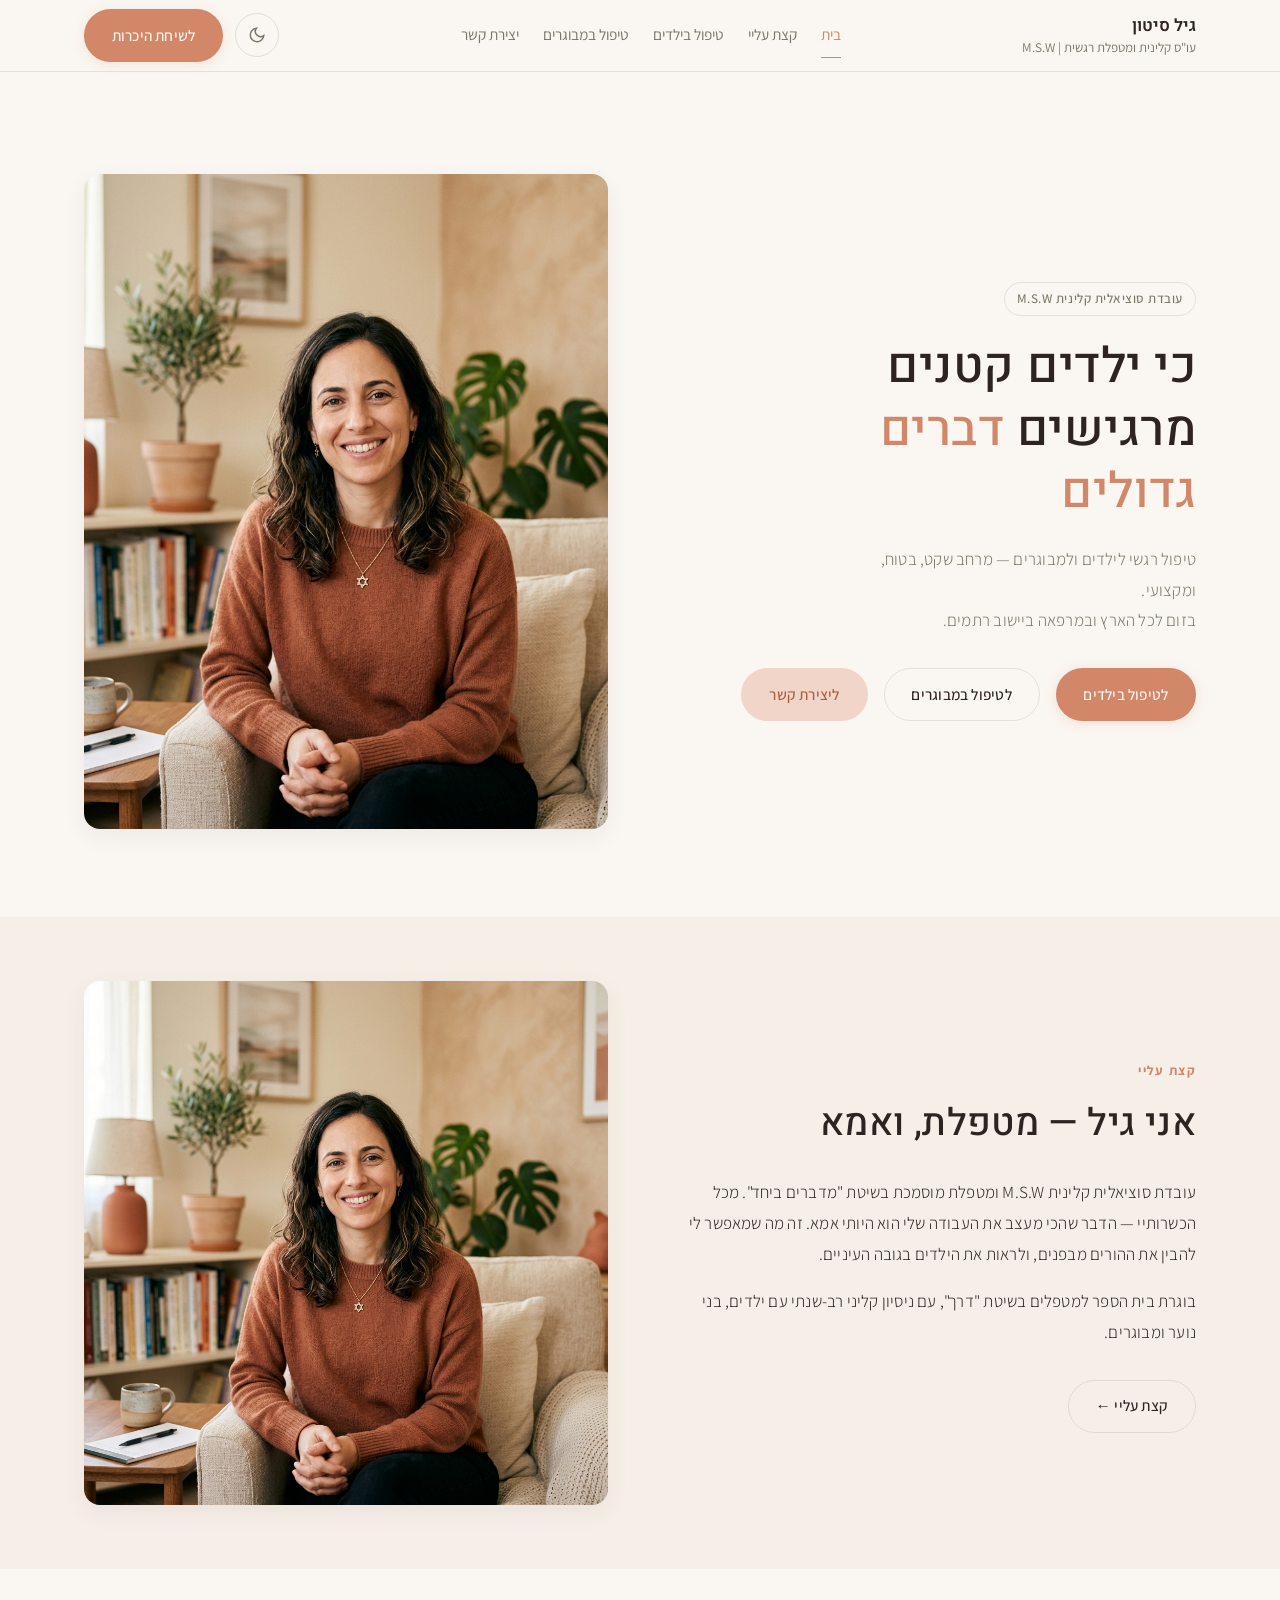
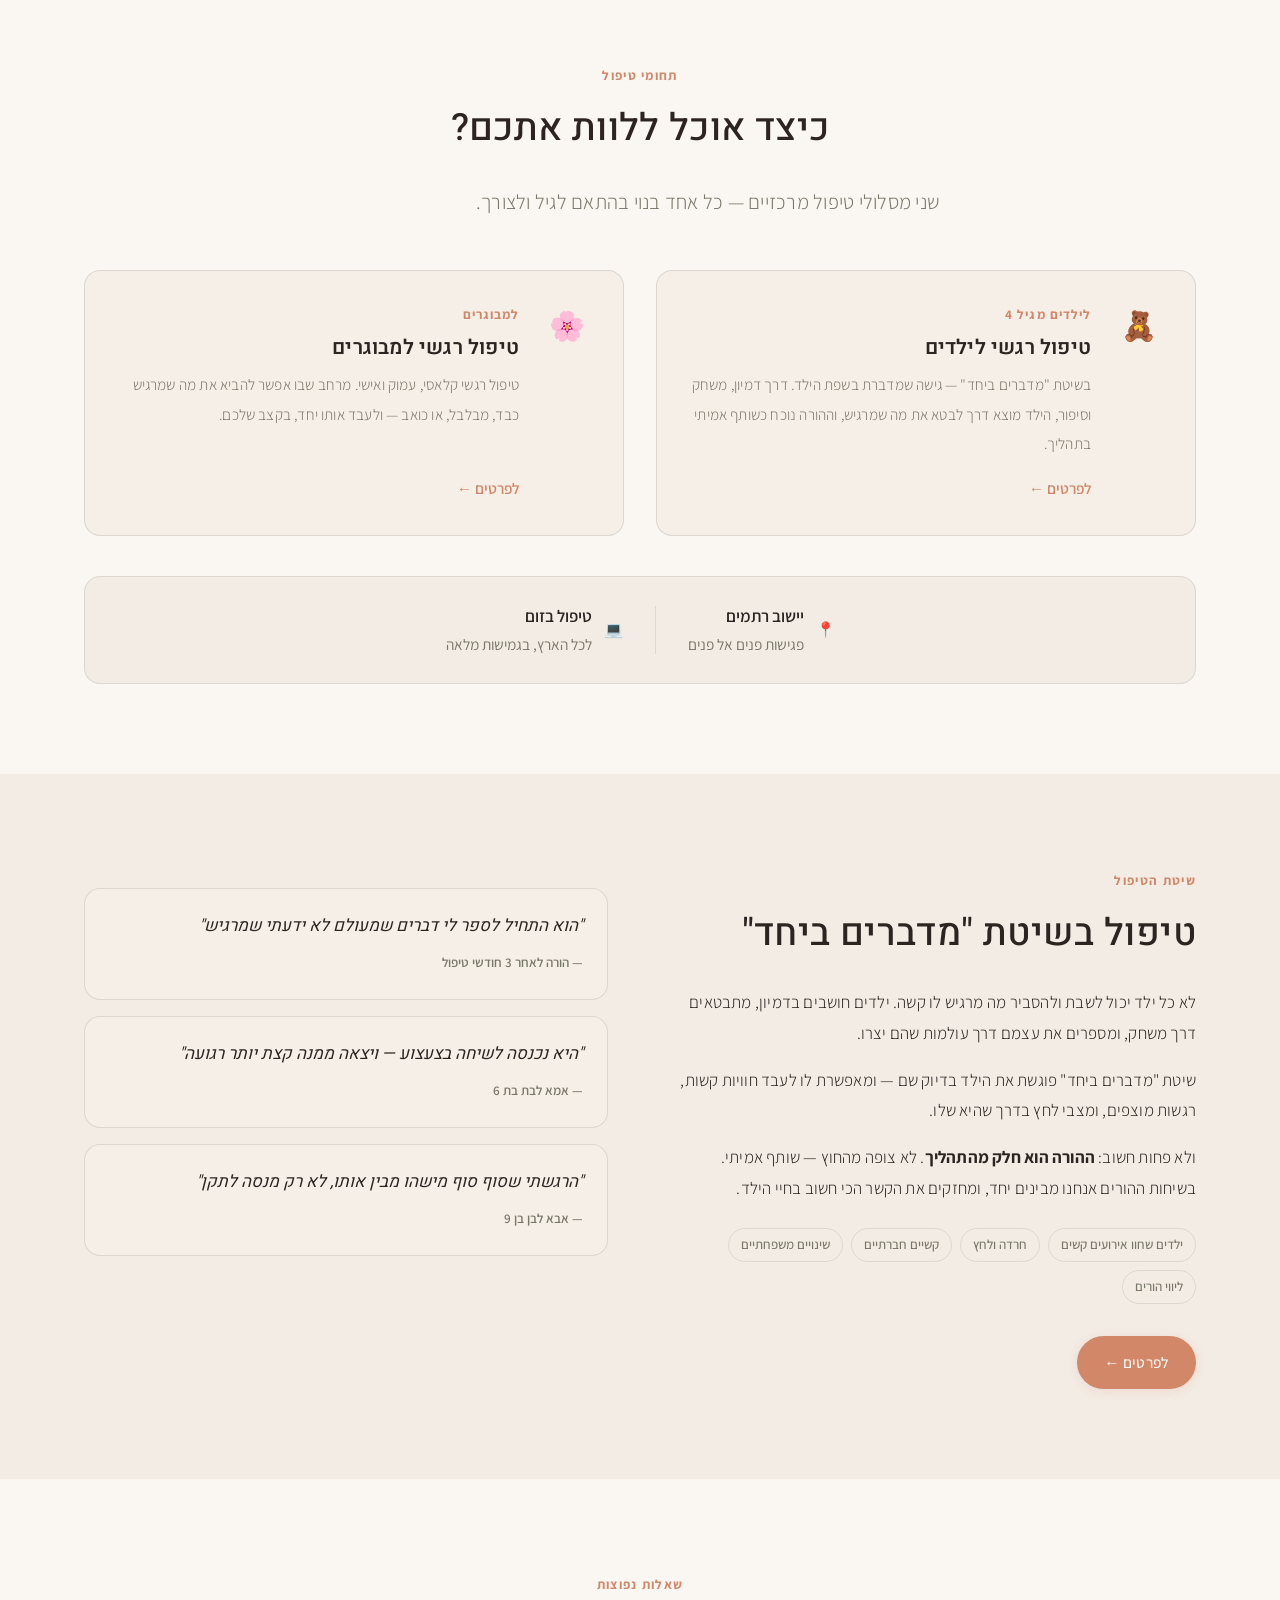
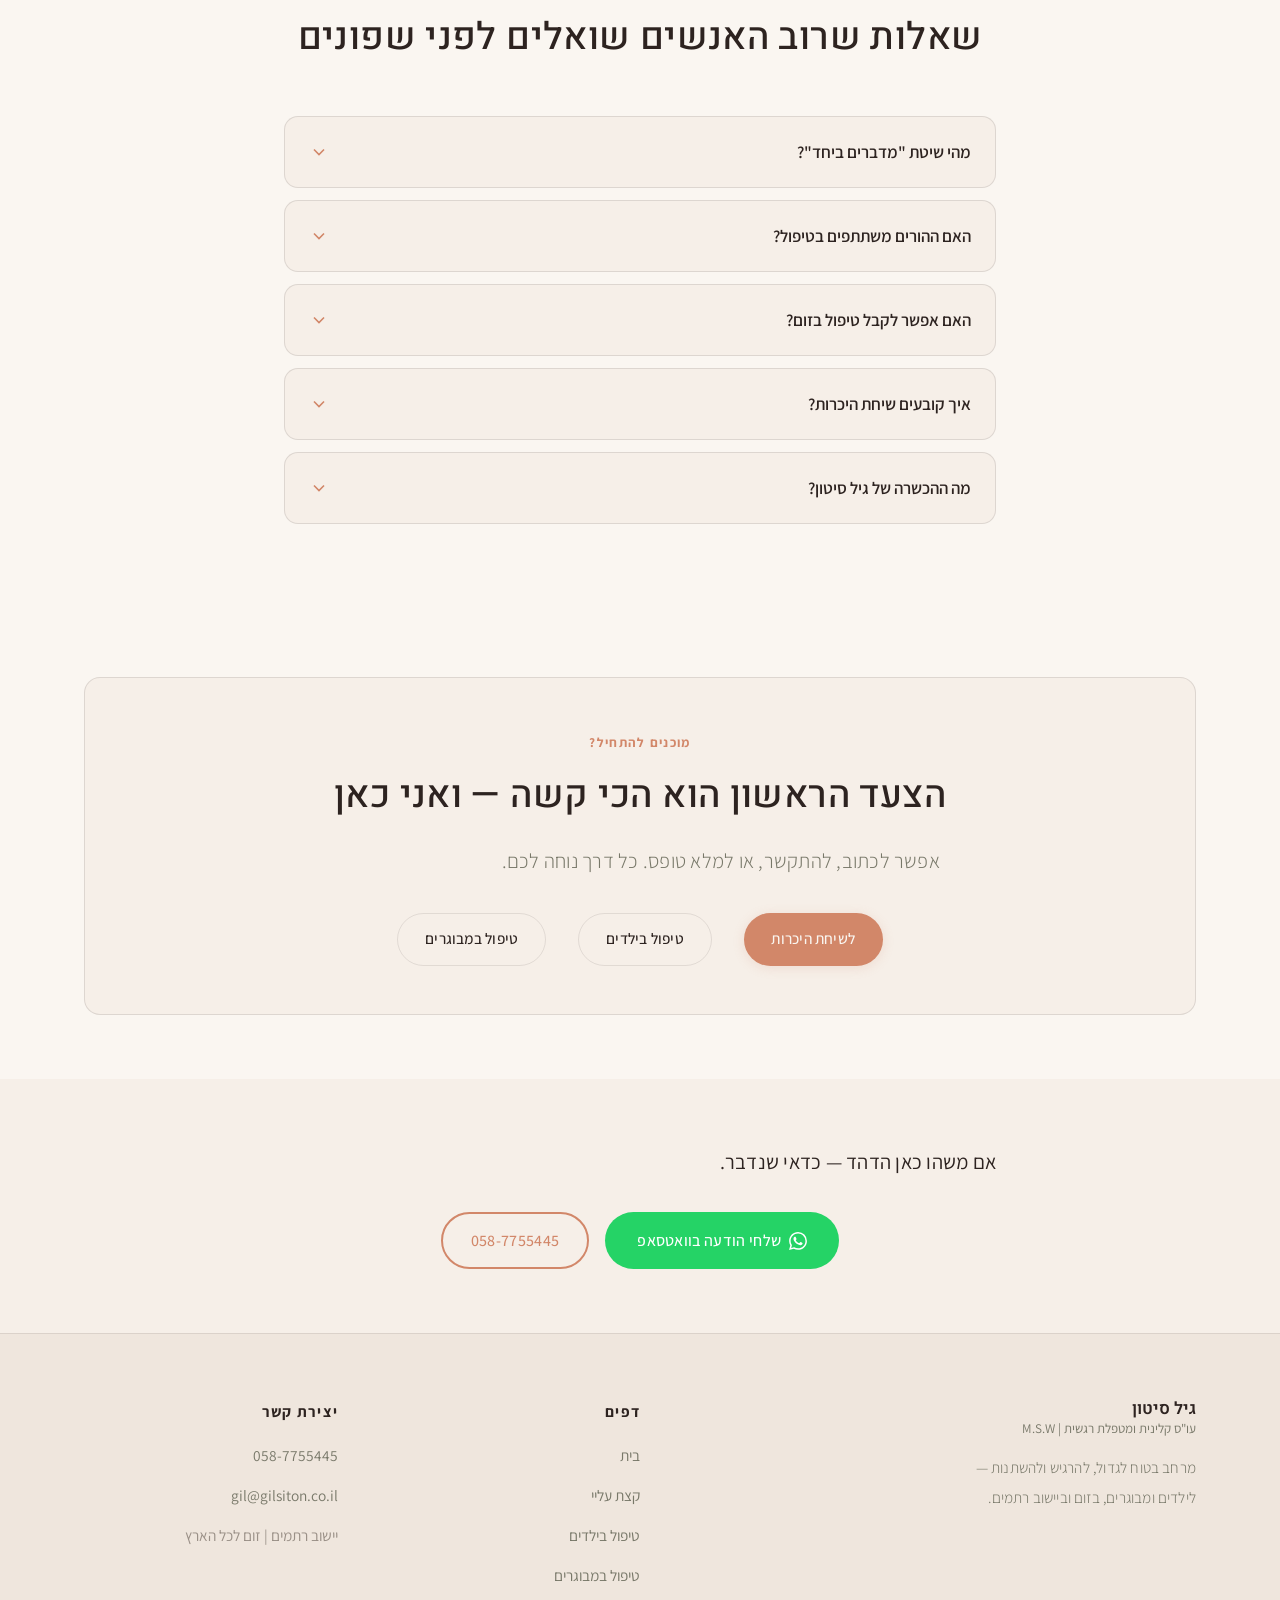
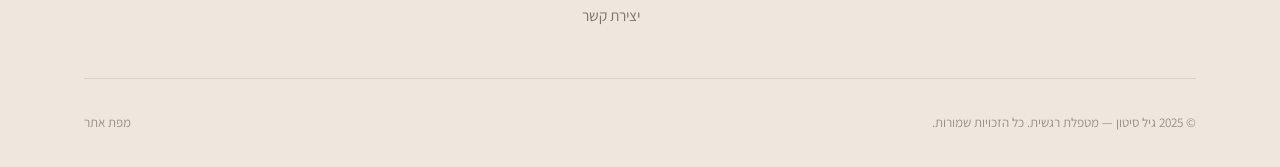
==== index.html @ 912f4f61 "initial commit: professional clinical refinement" ====
<!DOCTYPE html>
<html lang="he" dir="rtl">
<head>
  <meta charset="UTF-8">
  <meta name="viewport" content="width=device-width, initial-scale=1.0">
  <title>גיל סיטון — מטפלת רגשית | טיפול לילדים ומבוגרים</title>
  <meta name="description" content="כי ילדים קטנים מרגישים דברים גדולים. גיל סיטון — עובדת סוציאלית קלינית M.S.W, מטפלת בילדים בשיטת מדברים ביחד ומטפלת רגשית למבוגרים. בזום וביישוב רתמים.">
  <link rel="canonical" href="https://gilsiton.co.il/">
  <meta property="og:title" content="גיל סיטון — מטפלת רגשית לילדים ומבוגרים">
  <meta property="og:description" content="טיפול רגשי חם ומקצועי בשיטת מדברים ביחד — לילדים מגיל 4 ולמבוגרים. בזום ובמרפאה ביישוב רתמים.">
  <meta property="og:image" content="https://gilsiton.co.il/assets/images/og/home.jpg">
  <meta property="og:locale" content="he_IL">
  <meta property="og:type" content="website">
  <meta name="twitter:card" content="summary_large_image">
  <meta name="twitter:title" content="גיל סיטון — מטפלת רגשית">
  <meta name="twitter:description" content="טיפול רגשי לילדים ומבוגרים בזום ובמרפאה ביישוב רתמים.">
  <link rel="preconnect" href="https://fonts.googleapis.com">
  <link rel="preconnect" href="https://fonts.gstatic.com" crossorigin>
  <link href="https://fonts.googleapis.com/css2?family=Heebo:wght@300;400;500;600&family=Assistant:wght@300;400;500&display=swap&subset=hebrew" rel="stylesheet">
    <link rel="preconnect" href="https://fonts.googleapis.com">
  <link rel="preconnect" href="https://fonts.gstatic.com" crossorigin>
  <link rel="stylesheet" href="assets/css/tokens.css">
    <link rel="preconnect" href="https://fonts.googleapis.com">
  <link rel="preconnect" href="https://fonts.gstatic.com" crossorigin>
  <link rel="stylesheet" href="assets/css/base.css">
    <link rel="preconnect" href="https://fonts.googleapis.com">
  <link rel="preconnect" href="https://fonts.gstatic.com" crossorigin>
  <link rel="stylesheet" href="assets/css/components.css">
</head>
<body>

<a class="skip-link" href="#main-content">דלגו לתוכן הראשי</a>

<!-- NAV -->
<header class="site-nav" role="banner">
  <div class="container nav-inner">
    <a href="index.html" class="nav-logo" aria-label="גיל סיטון — דף הבית">
      גיל סיטון
      <span>עו"ס קלינית ומטפלת רגשית | M.S.W</span>
    </a>
    <nav class="nav-links" role="navigation" aria-label="ניווט ראשי">
      <a href="index.html" class="active">בית</a>
      <a href="about.html">קצת עליי</a>
      <a href="children-therapy.html">טיפול בילדים</a>
      <a href="adult-therapy.html">טיפול במבוגרים</a>
      <a href="contact.html">יצירת קשר</a>
    </nav>
    <div class="nav-actions">
      <button class="theme-toggle" aria-label="החלפת מצב תצוגה">
        <svg class="icon-moon" width="18" height="18" viewBox="0 0 24 24" fill="none" stroke="currentColor" stroke-width="2" aria-hidden="true"><path d="M21 12.79A9 9 0 1111.21 3a7 7 0 009.79 9.79z"/></svg>
        <svg class="icon-sun" width="18" height="18" viewBox="0 0 24 24" fill="none" stroke="currentColor" stroke-width="2" aria-hidden="true"><circle cx="12" cy="12" r="5"/><line x1="12" y1="1" x2="12" y2="3"/><line x1="12" y1="21" x2="12" y2="23"/><line x1="4.22" y1="4.22" x2="5.64" y2="5.64"/><line x1="18.36" y1="18.36" x2="19.78" y2="19.78"/><line x1="1" y1="12" x2="3" y2="12"/><line x1="21" y1="12" x2="23" y2="12"/></svg>
      </button>
      <a href="contact.html" class="btn btn-primary">לשיחת היכרות</a>
      <button class="hamburger" aria-expanded="false" aria-label="פתיחת תפריט" aria-controls="mobile-nav">
        <span></span><span></span><span></span>
      </button>
    </div>
  </div>
</header>
<nav class="mobile-nav" id="mobile-nav" aria-label="תפריט נייד">
  <a href="index.html">בית</a>
  <a href="about.html">קצת עליי</a>
  <a href="children-therapy.html">טיפול בילדים</a>
  <a href="adult-therapy.html">טיפול במבוגרים</a>
  <a href="contact.html">יצירת קשר</a>
  <a href="contact.html" class="btn btn-primary" style="margin-top:var(--space-4);">לשיחת היכרות</a>
</nav>

<main id="main-content">

  <!-- ============ HERO ============ -->
  <section class="hero" aria-labelledby="hero-heading">
    <div class="container hero-inner">
      <div class="hero-content">
        <div class="hero-badge">עובדת סוציאלית קלינית M.S.W</div>
        <h1 class="hero-title" id="hero-heading">
          כי ילדים קטנים<br>מרגישים <em>דברים גדולים</em>
        </h1>
        <p class="hero-subtitle">
          טיפול רגשי לילדים ולמבוגרים — מרחב שקט, בטוח, ומקצועי.<br>
          בזום לכל הארץ ובמרפאה ביישוב רתמים.
        </p>
        <div class="hero-actions">
          <a href="children-therapy.html" class="btn btn-primary">לטיפול בילדים</a>
          <a href="adult-therapy.html" class="btn btn-ghost">לטיפול במבוגרים</a>
          <a href="contact.html" class="btn btn-soft">ליצירת קשר</a>
        </div>
      </div>
      <div class="hero-image">
        <img src="assets/images/ui/gil-hero.jpg" alt="גיל סיטון — מטפלת רגשית לילדים ומבוגרים" width="480" height="600" loading="eager">
      </div>
    </div>
  </section>

  <!-- ============ ABOUT TEASER ============ -->
  <section class="section section--sm" style="background:var(--color-surface);" aria-labelledby="about-teaser-heading">
    <div class="container two-col">
      <div class="two-col__content reveal">
        <span class="section-label">קצת עליי</span>
        <h2 class="section-title" id="about-teaser-heading">אני גיל — מטפלת, ואמא</h2>
        <p style="margin-bottom:var(--space-4);">
          עובדת סוציאלית קלינית M.S.W ומטפלת מוסמכת בשיטת "מדברים ביחד". מכל הכשרותיי —
          הדבר שהכי מעצב את העבודה שלי הוא היותי אמא. זה מה שמאפשר לי להבין את ההורים מבפנים,
          ולראות את הילדים בגובה העיניים.
        </p>
        <p style="margin-bottom:var(--space-8);">
          בוגרת בית הספר למטפלים בשיטת "דרך", עם ניסיון קליני רב-שנתי עם ילדים, בני נוער ומבוגרים.
        </p>
        <a href="about.html" class="btn btn-ghost">קצת עליי ←</a>
      </div>
      <div class="two-col__media reveal">
        <img src="assets/images/ui/gil-about.jpg" alt="גיל סיטון — מטפלת רגשית ביישוב רתמים" width="480" height="420" loading="lazy">
      </div>
    </div>
  </section>

  <!-- ============ SERVICES ============ -->
  <section class="section" aria-labelledby="services-heading">
    <div class="container">
      <div class="section-header section-header--center reveal">
        <span class="section-label">תחומי טיפול</span>
        <h2 class="section-title" id="services-heading">כיצד אוכל ללוות אתכם?</h2>
        <p class="section-subtitle">שני מסלולי טיפול מרכזיים — כל אחד בנוי בהתאם לגיל ולצורך.</p>
      </div>

      <div class="services-showcase">
        <a href="children-therapy.html" class="service-showcase-card reveal">
          <div class="service-showcase-card__icon">🧸</div>
          <div class="service-showcase-card__body">
            <div class="service-showcase-card__label">לילדים מגיל 4</div>
            <h3 class="service-showcase-card__title">טיפול רגשי לילדים</h3>
            <p class="service-showcase-card__desc">
              בשיטת "מדברים ביחד" — גישה שמדברת בשפת הילד. דרך דמיון, משחק וסיפור, הילד מוצא דרך לבטא את מה שמרגיש, וההורה נוכח כשותף אמיתי בתהליך.
            </p>
            <span class="service-showcase-card__cta">לפרטים ←</span>
          </div>
        </a>

        <a href="adult-therapy.html" class="service-showcase-card reveal">
          <div class="service-showcase-card__icon">🌸</div>
          <div class="service-showcase-card__body">
            <div class="service-showcase-card__label">למבוגרים</div>
            <h3 class="service-showcase-card__title">טיפול רגשי למבוגרים</h3>
            <p class="service-showcase-card__desc">
              טיפול רגשי קלאסי, עמוק ואישי. מרחב שבו אפשר להביא את מה שמרגיש כבד, מבלבל, או כואב — ולעבד אותו יחד, בקצב שלכם.
            </p>
            <span class="service-showcase-card__cta">לפרטים ←</span>
          </div>
        </a>
      </div>

      <!-- location strip -->
      <div class="location-strip reveal">
        <div class="location-item">
          <span class="location-item__icon">📍</span>
          <div>
            <strong>יישוב רתמים</strong>
            <span>פגישות פנים אל פנים</span>
          </div>
        </div>
        <div class="location-divider" aria-hidden="true"></div>
        <div class="location-item">
          <span class="location-item__icon">💻</span>
          <div>
            <strong>טיפול בזום</strong>
            <span>לכל הארץ, בגמישות מלאה</span>
          </div>
        </div>
      </div>
    </div>
  </section>

  <!-- ============ מדברים ביחד ============ -->
  <section class="section medabrim-section" style="background:var(--color-surface-2);" aria-labelledby="medabrim-heading">
    <div class="container">
      <div class="medabrim-inner">
        <div class="medabrim-text reveal">
          <span class="section-label">שיטת הטיפול</span>
          <h2 class="section-title" id="medabrim-heading">טיפול בשיטת "מדברים ביחד"</h2>
          <p style="margin-bottom:var(--space-4);">
            לא כל ילד יכול לשבת ולהסביר מה מרגיש לו קשה. ילדים חושבים בדמיון, מתבטאים דרך משחק, ומספרים את עצמם דרך עולמות שהם יצרו.
          </p>
          <p style="margin-bottom:var(--space-4);">
            שיטת "מדברים ביחד" פוגשת את הילד בדיוק שם — ומאפשרת לו לעבד חוויות קשות, רגשות מוצפים, ומצבי לחץ בדרך שהיא שלו.
          </p>
          <p style="margin-bottom:var(--space-6);">
            ולא פחות חשוב: <strong>ההורה הוא חלק מהתהליך</strong>. לא צופה מהחוץ — שותף אמיתי. בשיחות ההורים אנחנו מבינים יחד, ומחזקים את הקשר הכי חשוב בחיי הילד.
          </p>
          <div class="medabrim-tags">
            <span class="badge">ילדים שחוו אירועים קשים</span>
            <span class="badge">חרדה ולחץ</span>
            <span class="badge">קשיים חברתיים</span>
            <span class="badge">שינויים משפחתיים</span>
            <span class="badge">ליווי הורים</span>
          </div>
          <a href="children-therapy.html" class="btn btn-primary" style="margin-top:var(--space-8);">לפרטים ←</a>
        </div>
        <div class="medabrim-visual reveal" aria-hidden="true">
          <div class="medabrim-bubble">
            <div class="medabrim-bubble__quote">"הוא התחיל לספר לי דברים שמעולם לא ידעתי שמרגיש"</div>
            <div class="medabrim-bubble__source">— הורה לאחר 3 חודשי טיפול</div>
          </div>
          <div class="medabrim-bubble medabrim-bubble--alt">
            <div class="medabrim-bubble__quote">"היא נכנסה לשיחה בצעצוע — ויצאה ממנה קצת יותר רגועה"</div>
            <div class="medabrim-bubble__source">— אמא לבת בת 6</div>
          </div>
          <div class="medabrim-bubble">
            <div class="medabrim-bubble__quote">"הרגשתי שסוף סוף מישהו מבין אותו, לא רק מנסה לתקן"</div>
            <div class="medabrim-bubble__source">— אבא לבן בן 9</div>
          </div>
        </div>
      </div>
    </div>
  </section>

  <!-- ============ FAQ ============ -->
  <section class="section" aria-labelledby="faq-home-heading">
    <div class="container container--narrow">
      <div class="section-header section-header--center reveal">
        <span class="section-label">שאלות נפוצות</span>
        <h2 class="section-title" id="faq-home-heading">שאלות שרוב האנשים שואלים לפני שפונים</h2>
      </div>
      <div class="faq-list">
        <div class="faq-item reveal">
          <button class="faq-question" aria-expanded="false">
            מהי שיטת "מדברים ביחד"?
            <svg class="faq-chevron" viewBox="0 0 24 24" fill="none" stroke="currentColor" stroke-width="2" aria-hidden="true"><polyline points="6 9 12 15 18 9"/></svg>
          </button>
          <div class="faq-answer" role="region">גישה טיפולית לילדים המשתמשת בשפת הדמיון, הסיפור והמשחק לעיבוד רגשי. הילד מתבטא בדרכו הטבעית — ובכך מגיע לרגשות עמוקים בלי לחץ ובלי עימות ישיר.</div>
        </div>
        <div class="faq-item reveal">
          <button class="faq-question" aria-expanded="false">
            האם ההורים משתתפים בטיפול?
            <svg class="faq-chevron" viewBox="0 0 24 24" fill="none" stroke="currentColor" stroke-width="2" aria-hidden="true"><polyline points="6 9 12 15 18 9"/></svg>
          </button>
          <div class="faq-answer" role="region">כן — ליווי הורים הוא חלק אינטגרלי. לאורך הטיפול נקיים שיחות הורים כדי לשתף, להדריך, ולחזק את הקשר בין ההורה לילד.</div>
        </div>
        <div class="faq-item reveal">
          <button class="faq-question" aria-expanded="false">
            האם אפשר לקבל טיפול בזום?
            <svg class="faq-chevron" viewBox="0 0 24 24" fill="none" stroke="currentColor" stroke-width="2" aria-hidden="true"><polyline points="6 9 12 15 18 9"/></svg>
          </button>
          <div class="faq-answer" role="region">כן — גיל מעניקה טיפול בזום לכל הארץ, לילדים ולמבוגרים כאחד. הטיפול יעיל ומאפשר גמישות מרבית.</div>
        </div>
        <div class="faq-item reveal">
          <button class="faq-question" aria-expanded="false">
            איך קובעים שיחת היכרות?
            <svg class="faq-chevron" viewBox="0 0 24 24" fill="none" stroke="currentColor" stroke-width="2" aria-hidden="true"><polyline points="6 9 12 15 18 9"/></svg>
          </button>
          <div class="faq-answer" role="region">פשוט מאוד — שולחים הודעה בוואטסאפ, מתקשרים, או ממלאים את הטופס. אחרי הפנייה נקבע שיחת היכרות קצרה ללא התחייבות.</div>
        </div>
        <div class="faq-item reveal">
          <button class="faq-question" aria-expanded="false">
            מה ההכשרה של גיל סיטון?
            <svg class="faq-chevron" viewBox="0 0 24 24" fill="none" stroke="currentColor" stroke-width="2" aria-hidden="true"><polyline points="6 9 12 15 18 9"/></svg>
          </button>
          <div class="faq-answer" role="region">גיל היא עובדת סוציאלית קלינית M.S.W, מטפלת מוסמכת בשיטת "מדברים ביחד", ובוגרת בית הספר למטפלים בשיטת "דרך". לצד ההכשרה — גם אמא.</div>
        </div>
      </div>
    </div>
  </section>

  <!-- ============ CTA ============ -->
  <section class="section section--sm" aria-labelledby="cta-home">
    <div class="container">
      <div class="cta-banner reveal">
        <span class="section-label">מוכנים להתחיל?</span>
        <h2 class="section-title" id="cta-home">הצעד הראשון הוא הכי קשה — ואני כאן</h2>
        <p class="section-subtitle">אפשר לכתוב, להתקשר, או למלא טופס. כל דרך נוחה לכם.</p>
        <div style="display:flex;gap:var(--space-4);justify-content:center;flex-wrap:wrap;margin-top:var(--space-8);">
          <a href="contact.html" class="btn btn-primary">לשיחת היכרות</a>
          <a href="children-therapy.html" class="btn btn-ghost">טיפול בילדים</a>
          <a href="adult-therapy.html" class="btn btn-ghost">טיפול במבוגרים</a>
        </div>
      </div>
    </div>
  </section>

</main>

<!-- FOOTER -->
<section class="section section--sm" aria-label="קריאה לפנייה" style="background:var(--color-surface);">
  <div class="container container--narrow" style="text-align:center;">
    <p style="font-size:var(--text-lg);font-weight:400;margin-bottom:1.5rem;color:var(--color-text);">אם משהו כאן הדהד — כדאי שנדבר.</p>
    <div class="hero-cta-group" style="justify-content:center;">
      <a href="https://wa.me/972587755445?text=שלום+גיל,+אני+רוצה+לשמוע+קצת+יותר" class="btn-whatsapp" target="_blank" rel="noopener noreferrer"><svg width="18" height="18" viewBox="0 0 24 24" fill="currentColor" aria-hidden="true"><path d="M17.472 14.382c-.297-.149-1.758-.867-2.03-.967-.273-.099-.471-.148-.67.15-.197.297-.767.966-.94 1.164-.173.199-.347.223-.644.075-.297-.15-1.255-.463-2.39-1.475-.883-.788-1.48-1.761-1.653-2.059-.173-.297-.018-.458.13-.606.134-.133.298-.347.446-.52.149-.174.198-.298.298-.497.099-.198.05-.371-.025-.52-.075-.149-.669-1.612-.916-2.207-.242-.579-.487-.5-.669-.51-.173-.008-.371-.01-.57-.01-.198 0-.52.074-.792.372-.272.297-1.04 1.016-1.04 2.479 0 1.462 1.065 2.875 1.213 3.074.149.198 2.096 3.2 5.077 4.487.709.306 1.262.489 1.694.625.712.227 1.36.195 1.871.118.571-.085 1.758-.719 2.006-1.413.248-.694.248-1.289.173-1.413-.074-.124-.272-.198-.57-.347m-5.421 7.403h-.004a9.87 9.87 0 01-5.031-1.378l-.361-.214-3.741.982.998-3.648-.235-.374a9.86 9.86 0 01-1.51-5.26c.001-5.45 4.436-9.884 9.888-9.884 2.64 0 5.122 1.03 6.988 2.898a9.825 9.825 0 012.893 6.994c-.003 5.45-4.437 9.884-9.885 9.884m8.413-18.297A11.815 11.815 0 0012.05 0C5.495 0 .16 5.335.157 11.892c0 2.096.547 4.142 1.588 5.945L.057 24l6.305-1.654a11.882 11.882 0 005.683 1.448h.005c6.554 0 11.89-5.335 11.893-11.893a11.821 11.821 0 00-3.48-8.413Z"/></svg>שלחי הודעה בוואטסאפ</a>
      <a href="tel:0587755445" class="btn-phone">058-7755445</a>
    </div>
  </div>
</section>
<footer class="site-footer" role="contentinfo">
  <div class="container">
    <div class="footer-inner">
      <div class="footer-brand">
        <a href="index.html" class="nav-logo">גיל סיטון<span>עו"ס קלינית ומטפלת רגשית | M.S.W</span></a>
        <p class="footer-desc">מרחב בטוח לגדול, להרגיש ולהשתנות — לילדים ומבוגרים, בזום וביישוב רתמים.</p>
      </div>
      <div>
        <div class="footer-heading">דפים</div>
        <nav class="footer-links" aria-label="ניווט footer">
          <a href="index.html">בית</a>
          <a href="about.html">קצת עליי</a>
          <a href="children-therapy.html">טיפול בילדים</a>
          <a href="adult-therapy.html">טיפול במבוגרים</a>
          <a href="contact.html">יצירת קשר</a>
        </nav>
      </div>
      <div>
        <div class="footer-heading">יצירת קשר</div>
        <div class="footer-links">
          <a href="tel:0587755445">058-7755445</a>
          <a href="mailto:gil@gilsiton.co.il">gil@gilsiton.co.il</a>
          <span style="color:var(--color-text-faint);font-size:var(--text-sm);">יישוב רתמים | זום לכל הארץ</span>
        </div>
      </div>
    </div>
    <div class="footer-bottom">
      <span class="footer-copy">© 2025 גיל סיטון — מטפלת רגשית. כל הזכויות שמורות.</span>
      <a href="sitemap.xml" style="font-size:var(--text-xs);color:var(--color-text-faint);">מפת אתר</a>
    </div>
  </div>
</footer>

<script src="assets/js/main.js" defer></script>
<script src="assets/js/schema.js" defer></script>
<!-- Mobile Sticky CTA -->
<div class="mobile-sticky-cta" role="complementary" aria-label="יצירת קשר מהיר">
  <a href="https://wa.me/972587755445?text=שלום+גיל,+אני+רוצה+לשמוע+קצת+יותר"
     class="mobile-sticky-cta__btn mobile-sticky-cta__btn--whatsapp"
     target="_blank" rel="noopener noreferrer" aria-label="שלחי הודעה בוואטסאפ">
    💬 וואטסאפ
  </a>
  <a href="tel:0587755445" class="mobile-sticky-cta__btn mobile-sticky-cta__btn--phone" aria-label="התקשרי">
    📞 058-7755445
  </a>
</div>
</body>
</html>
---- assets/css/tokens.css ----
/* =============================================================
   tokens.css — Design System Tokens | גיל סיטון — מטפלת רגשית
   Palette: Terracotta + Cream + Sage Taupe
   ============================================================= */

:root,
[data-theme="light"] {
  /* --- Backgrounds & Surfaces --- */
  --color-bg:              #FAF6F1;
  --color-surface:         #F6EFE8;
  --color-surface-2:       #F3ECE5;
  --color-surface-offset:  #EFE6DD;
  --color-surface-dynamic: #E8DDD2;
  --color-divider:         rgba(45, 35, 32, 0.10);
  --color-border:          rgba(45, 35, 32, 0.12);

  /* --- Text --- */
  --color-text:            #2D2320;
  --color-text-muted:      #787869;
  --color-text-faint:      #9A9087;
  --color-text-inverse:    #FAF6F1;

  /* --- Primary (Terracotta Salmon) --- */
  --color-primary:           #D28769;
  --color-primary-hover:     #C37757;
  --color-primary-active:    #A85E3E;
  --color-primary-highlight: #F2D5C9;

  /* --- Accent (Sage Taupe) --- */
  --color-accent:           #878778;
  --color-accent-hover:     #6E6E60;
  --color-accent-highlight: #E6E1D8;

  /* --- Semantic --- */
  --color-success: #7A9E7E;
  --color-error:   #C0524B;
  --color-warning: #C4914A;

  /* --- Typography Scale (fluid) --- */
  --text-xs:   clamp(0.78rem, 0.76rem + 0.08vw, 0.86rem);
  --text-sm:   clamp(0.88rem, 0.84rem + 0.16vw, 0.96rem);
  --text-base: clamp(0.98rem, 0.94rem + 0.22vw, 1.06rem);
  --text-lg:   clamp(1.08rem, 1rem + 0.45vw, 1.28rem);
  --text-xl:   clamp(1.3rem,  1.12rem + 0.9vw, 1.72rem);
  --text-2xl:  clamp(1.65rem, 1.24rem + 1.6vw, 2.35rem);
  --text-hero: clamp(2rem,    1.45rem + 2.2vw, 3.05rem);

  --leading-tight:  1.35;
  --leading-snug:   1.55;
  --leading-normal: 1.82;
  --leading-loose:  1.92;

  /* --- Font Families --- */
  --font-display: 'Heebo', 'Assistant', sans-serif;
  --font-body:    'Assistant', 'Segoe UI', Arial, sans-serif;

  /* --- Spacing Scale --- */
  --space-1:  0.25rem;
  --space-2:  0.5rem;
  --space-3:  0.75rem;
  --space-4:  1rem;
  --space-5:  1.25rem;
  --space-6:  1.5rem;
  --space-8:  2rem;
  --space-10: 2.5rem;
  --space-12: 3rem;
  --space-16: 4rem;
  --space-20: 5rem;
  --space-24: 6rem;
  --space-32: 8rem;

  /* --- Border Radius --- */
  --radius-sm:   0.25rem;
  --radius-md:   0.375rem;
  --radius-lg:   0.875rem;
  --radius-xl:   1rem;
  --radius-2xl:  1.25rem;
  --radius-card: 1rem;
  --radius-pill: 9999px;

  /* --- Shadows (architectural, quieter) --- */
  --shadow-sm:  0 2px 10px rgba(45, 35, 32, 0.05);
  --shadow-md:  0 8px 24px rgba(45, 35, 32, 0.06);
  --shadow-lg:  0 14px 34px rgba(45, 35, 32, 0.08);
  --shadow-xl:  0 18px 48px rgba(45, 35, 32, 0.10);

  /* --- Section Spacing --- */
  --space-section:        6rem;
  --space-section-mobile: 3.5rem;

  /* --- Transitions --- */
  --transition-interactive: 180ms cubic-bezier(0.16, 1, 0.3, 1);
  --transition-slow:        350ms cubic-bezier(0.16, 1, 0.3, 1);
  --transition-spring:      500ms cubic-bezier(0.34, 1.56, 0.64, 1);

  /* --- Layout --- */
  --max-width:        1160px;
  --max-width-narrow: 760px;
  --nav-height:       72px;
}

/* ========================
   Dark Mode
   ======================== */
[data-theme="dark"] {
  --color-bg:              #1F1917;
  --color-surface:         #2A211E;
  --color-surface-2:       #332824;
  --color-surface-offset:  #241D1A;
  --color-surface-dynamic: #3B302B;
  --color-divider:         #4A3A34;
  --color-border:          #5A4740;

  --color-text:            #F5ECE5;
  --color-text-muted:      #C4B2A5;
  --color-text-faint:      #9B8779;
  --color-text-inverse:    #1F1917;

  --color-primary:           #E39A7A;
  --color-primary-hover:     #D88B69;
  --color-primary-active:    #B96E4E;
  --color-primary-highlight: #422C23;

  --color-accent:           #A7A392;
  --color-accent-hover:     #8D8A7A;
  --color-accent-highlight: #302824;

  --shadow-sm:  0 1px 4px rgba(0, 0, 0, 0.25);
  --shadow-md:  0 8px 24px rgba(0, 0, 0, 0.30);
  --shadow-lg:  0 18px 40px rgba(0, 0, 0, 0.40);
  --shadow-xl:  0 24px 60px rgba(0, 0, 0, 0.50);
}
---- assets/css/base.css ----
/* =============================================================
   base.css — Reset, RTL Globals, Typography Baseline
   גיל סיטון — מטפלת רגשית
   ============================================================= */

/* ========================
   Google Fonts Import
   ======================== */
@import url('https://fonts.googleapis.com/css2?family=Heebo:wght@300;400;500;600;700&family=Assistant:wght@300;400;500;600&display=swap&subset=hebrew');

/* ========================
   Reset & Box Model
   ======================== */
*,
*::before,
*::after {
  box-sizing: border-box;
  margin: 0;
  padding: 0;
}

html {
  font-size: 100%;
  scroll-behavior: smooth;
  -webkit-text-size-adjust: 100%;
  tab-size: 4;
}

body {
  font-family: var(--font-body);
  font-size: var(--text-base);
  line-height: var(--leading-normal);
  color: var(--color-text);
  background-color: var(--color-bg);
  direction: rtl;
  text-align: start;
  -webkit-font-smoothing: antialiased;
  -moz-osx-font-smoothing: grayscale;
  transition: background-color var(--transition-interactive),
              color var(--transition-interactive);
}

/* ========================
   RTL Logical Properties
   ======================== */
/* Force all internal margin/padding to use logical properties */
p, li, blockquote {
  text-align: start;
}

/* ========================
   Typography Baseline
   ======================== */
h1, h2, h3, h4, h5, h6 {
  font-family: var(--font-display);
  line-height: var(--leading-tight);
  color: var(--color-text);
  letter-spacing: 0.01em;
}

h1 { font-size: var(--text-2xl); font-weight: 500; line-height: 1.28; }
h2 { font-size: var(--text-xl);  font-weight: 500; }
h3 { font-size: var(--text-lg);  font-weight: 500; }
h4 { font-size: var(--text-base); font-weight: 500; }

p {
  font-size: var(--text-base);
  font-weight: 300;
  letter-spacing: 0.012em;
  line-height: var(--leading-normal);
  color: var(--color-text);
  max-width: 66ch;
}

a {
  color: var(--color-primary);
  text-decoration: none;
  transition: color var(--transition-interactive);
}

a:hover {
  color: var(--color-primary-hover);
  text-decoration: underline;
}

a:focus-visible {
  outline: 2px solid var(--color-primary);
  outline-offset: 3px;
  border-radius: var(--radius-sm);
}

ul, ol {
  list-style: none;
}

img, video, svg {
  display: block;
  max-width: 100%;
  height: auto;
}

button {
  font-family: var(--font-body);
  cursor: pointer;
  border: none;
  background: none;
  /* Minimum touch target */
  min-height: 44px;
  min-width: 44px;
}

input, textarea, select {
  font-family: var(--font-body);
  font-size: var(--text-base);
}

/* ========================
   Focus Styles (Global)
   ======================== */
:focus-visible {
  outline: 3px solid var(--color-primary);
  outline-offset: 3px;
  border-radius: var(--radius-sm);
  box-shadow: 0 0 0 6px var(--color-primary-highlight);
}

/* Ensure links also get strong focus */
a:focus-visible {
  outline: 3px solid var(--color-primary);
  outline-offset: 3px;
  border-radius: var(--radius-sm);
  box-shadow: 0 0 0 6px var(--color-primary-highlight);
}


/* ========================
   Selection
   ======================== */
::selection {
  background-color: var(--color-primary-highlight);
  color: var(--color-text);
}

/* ========================
   Scrollbar (subtle)
   ======================== */
::-webkit-scrollbar {
  width: 6px;
}

::-webkit-scrollbar-track {
  background: var(--color-surface);
}

::-webkit-scrollbar-thumb {
  background: var(--color-border);
  border-radius: var(--radius-pill);
}

::-webkit-scrollbar-thumb:hover {
  background: var(--color-accent);
}

/* ========================
   Utility: Container
   ======================== */
.container {
  width: 100%;
  max-width: var(--max-width);
  margin-inline: auto;
  padding-inline: var(--space-6);
}

.container--narrow {
  max-width: var(--max-width-narrow);
  margin-inline: auto;
  padding-inline: var(--space-6);
}

/* ========================
   Utility: Visually Hidden (Accessibility)
   ======================== */
.visually-hidden {
  position: absolute;
  width: 1px;
  height: 1px;
  padding: 0;
  margin: -1px;
  overflow: hidden;
  clip: rect(0, 0, 0, 0);
  white-space: nowrap;
  border: 0;
}

/* ========================
   Skip Link (Accessibility)
   ======================== */
.skip-link {
  position: absolute;
  top: -100%;
  inset-inline-start: var(--space-4);
  background: var(--color-primary);
  color: var(--color-text-inverse);
  padding: var(--space-3) var(--space-6);
  border-radius: var(--radius-md);
  font-weight: 600;
  z-index: 9999;
  transition: top var(--transition-interactive);
}

.skip-link:focus {
  top: var(--space-4);
}

/* ========================
   Divider
   ======================== */
hr {
  border: none;
  border-top: 1px solid var(--color-divider);
  margin-block: var(--space-8);
}

/* ========================
   Section Spacing
   ======================== */
.section {
  padding-block: clamp(4.5rem, 7vw, 6.5rem);
}

.section--lg {
  padding-block: clamp(5.5rem, 8vw, 7.5rem);
}

.section--sm {
  padding-block: clamp(3rem, 5vw, 4rem);
}

@media (max-width: 768px) {
  .section,
  .section--lg {
    padding-block: clamp(3.5rem, 6vw, 4.5rem);
  }
  .section--sm {
    padding-block: clamp(2rem, 4vw, 3rem);
  }
}

@media (max-width: 480px) {
  body {
    font-size: max(15px, var(--text-base));
  }
}

/* ========================
   Animate on Scroll
   ======================== */
.reveal {
  opacity: 0;
  transform: translateY(24px);
  transition: opacity var(--transition-slow),
              transform var(--transition-slow);
}

.reveal.is-visible {
  opacity: 1;
  transform: translateY(0);
}

/* ========================
   Responsive Breakpoints Reference
   (mobile-first)
   xs:  320px
   sm:  480px
   md:  768px
   lg:  1024px
   xl:  1280px
   ======================== */
---- assets/css/components.css ----
/* =============================================================
   components.css — UI Components | גיל סיטון
   ============================================================= */

/* ========================
   Buttons
   ======================== */
.btn {
  display: inline-flex;
  align-items: center;
  justify-content: center;
  gap: var(--space-2);
  font-family: var(--font-body);
  font-size: var(--text-sm);
  font-weight: 500;
  letter-spacing: 0.015em;
  border-radius: var(--radius-pill);
  border: 1px solid transparent;
  cursor: pointer;
  text-decoration: none;
  transition: all 180ms ease;
  white-space: nowrap;
  min-height: 48px;
  padding: 0.82em 1.8em;
}

.btn:hover { transform: translateY(-1px); }
.btn:active { transform: translateY(0); }

.btn-primary {
  background: #D28769;
  color: #FAF6F1;
  border: none;
  box-shadow: 0 2px 12px rgba(210,135,105,0.18);
}

.btn-primary:hover {
  background: #C37757;
  box-shadow: 0 6px 20px rgba(210, 135, 105, 0.35);
  color: #FAF6F1;
  text-decoration: none;
}

.btn-ghost {
  background-color: transparent;
  color: var(--color-text);
  border-color: var(--color-divider);
  padding: 0.75em 1.75em;
}

.btn-ghost:hover {
  background-color: var(--color-surface);
  color: var(--color-text);
  border-color: var(--color-border);
  text-decoration: none;
}

.btn-soft {
  background-color: var(--color-primary-highlight);
  color: var(--color-primary-active);
  border-color: transparent;
  padding: 0.75em 1.75em;
}

.btn-soft:hover {
  background-color: var(--color-surface-dynamic);
  color: var(--color-primary-hover);
  text-decoration: none;
}

/* WhatsApp button */
.btn-whatsapp {
  background: #25D366;
  color: #ffffff;
  font-size: clamp(0.9rem, 0.85rem + 0.25vw, 1rem);
  font-weight: 500;
  padding: 0.8em 2em;
  border-radius: 9999px;
  letter-spacing: 0.02em;
  transition: all 180ms ease;
  min-height: 48px;
  border: none;
  cursor: pointer;
  display: inline-flex;
  align-items: center;
  justify-content: center;
  gap: 0.5em;
  text-decoration: none;
}

.btn-whatsapp:hover {
  background: #1ebe5d;
  transform: translateY(-1px);
  box-shadow: 0 6px 20px rgba(37, 211, 102, 0.35);
  text-decoration: none;
  color: #ffffff;
}

/* Phone button */
.btn-phone {
  background: transparent;
  color: #D28769;
  font-size: clamp(0.9rem, 0.85rem + 0.25vw, 1rem);
  font-weight: 500;
  padding: 0.75em 1.75em;
  border-radius: 9999px;
  border: 2px solid #D28769;
  letter-spacing: 0.02em;
  transition: all 180ms ease;
  min-height: 48px;
  display: inline-flex;
  align-items: center;
  justify-content: center;
  gap: 0.5em;
  text-decoration: none;
}

.btn-phone:hover {
  background: #D28769;
  color: #FAF6F1;
  transform: translateY(-1px);
  text-decoration: none;
}

@media (max-width: 480px) {
  .btn-primary,
  .btn-whatsapp,
  .btn-phone {
    min-width: 220px;
    width: 100%;
    justify-content: center;
  }
}

/* ========================
   Cards
   ======================== */
.card {
  background-color: var(--color-surface);
  border-radius: var(--radius-xl);
  padding: var(--space-8);
  box-shadow: none;
  border: 1px solid var(--color-border);
  transition: border-color var(--transition-interactive);
}

.card:hover {
  border-color: var(--color-primary);
}

.card-soft {
  background-color: var(--color-surface-2);
  border-radius: var(--radius-xl);
  padding: var(--space-8);
  border: 1px solid var(--color-border);
  box-shadow: none;
}

/* ========================
   Navigation
   ======================== */
.site-nav {
  position: sticky;
  top: 0;
  z-index: 100;
  background-color: rgba(250, 246, 241, 0.92);
  backdrop-filter: blur(10px);
  -webkit-backdrop-filter: blur(10px);
  border-bottom: 1px solid var(--color-divider);
  box-shadow: none;
  height: var(--nav-height);
}

.nav-inner {
  display: flex;
  align-items: center;
  justify-content: space-between;
  height: 100%;
}

.nav-logo {
  display: inline-flex;
  flex-direction: column;
  align-items: flex-start;
  text-decoration: none;
  color: var(--color-text);
  flex-shrink: 0;
  font-family: var(--font-display);
  font-size: var(--text-base);
  font-weight: 600;
  line-height: 1.3;
  gap: 0.1em;
}

.nav-logo:hover { text-decoration: none; }

.nav-logo span {
  display: block;
  font-size: var(--text-xs);
  font-family: var(--font-body);
  font-weight: 400;
  color: var(--color-text-muted);
  line-height: 1.3;
}

.nav-logo-svg {
  height: 44px;
  width: auto;
  display: block;
  color: var(--color-text);
}

/* Fallback text logo (if SVG fails) */
.nav-logo-text {
  font-family: var(--font-display);
  font-size: var(--text-lg);
  font-weight: 500;
  color: var(--color-text);
  line-height: 1.15;
  letter-spacing: 0.01em;
}

.nav-logo-text span {
  display: block;
  font-size: var(--text-xs);
  font-family: var(--font-body);
  font-weight: 400;
  color: var(--color-text-muted);
  margin-top: 0.15rem;
}

.nav-links {
  display: flex;
  align-items: center;
  gap: var(--space-6);
}

.nav-links a {
  font-size: var(--text-sm);
  font-weight: 400;
  color: var(--color-text-muted);
  text-decoration: none;
  padding-block: var(--space-2);
  border-bottom: 1px solid transparent;
  transition: color var(--transition-interactive),
              border-color var(--transition-interactive);
}

.nav-links a:hover,
.nav-links a.active {
  color: var(--color-primary);
  border-bottom-color: var(--color-primary);
  text-decoration: none;
}

.nav-actions {
  display: flex;
  align-items: center;
  gap: var(--space-3);
}

/* Hamburger */
.hamburger {
  display: none;
  flex-direction: column;
  gap: 5px;
  padding: var(--space-2);
  cursor: pointer;
  background: none;
  border: none;
  border-radius: var(--radius-md);
}

.hamburger span {
  display: block;
  width: 24px;
  height: 2px;
  background-color: var(--color-text);
  border-radius: var(--radius-pill);
  transition: transform var(--transition-interactive),
              opacity var(--transition-interactive);
}

.hamburger[aria-expanded="true"] span:nth-child(1) {
  transform: translateY(7px) rotate(45deg);
}
.hamburger[aria-expanded="true"] span:nth-child(2) {
  opacity: 0;
}
.hamburger[aria-expanded="true"] span:nth-child(3) {
  transform: translateY(-7px) rotate(-45deg);
}

/* Mobile Nav */
.mobile-nav {
  display: none;
  position: fixed;
  inset: 0;
  top: var(--nav-height);
  background-color: var(--color-bg);
  z-index: 99;
  padding: var(--space-8) var(--space-6);
  flex-direction: column;
  gap: var(--space-4);
  border-top: 1px solid var(--color-divider);
}

.mobile-nav.is-open {
  display: flex;
}

.mobile-nav a {
  font-size: var(--text-lg);
  font-weight: 600;
  color: var(--color-text);
  padding-block: var(--space-3);
  border-bottom: 1px solid var(--color-divider);
  text-decoration: none;
}

.mobile-nav a:hover { color: var(--color-primary); }

@media (max-width: 768px) {
  .nav-links { display: none; }
  .hamburger { display: flex; }
}

/* ========================
   Theme Toggle
   ======================== */
.theme-toggle {
  background: none;
  border: 1px solid var(--color-border);
  border-radius: var(--radius-pill);
  width: 40px;
  height: 40px;
  display: flex;
  align-items: center;
  justify-content: center;
  cursor: pointer;
  color: var(--color-text-muted);
  transition: background-color var(--transition-interactive),
              color var(--transition-interactive);
}

.theme-toggle:hover {
  background-color: var(--color-surface);
  color: var(--color-primary);
}

.theme-toggle .icon-sun { display: none; }
.theme-toggle .icon-moon { display: block; }

[data-theme="dark"] .theme-toggle .icon-sun { display: block; }
[data-theme="dark"] .theme-toggle .icon-moon { display: none; }

/* ========================
   Hero Section
   ======================== */
.hero {
  padding-block: clamp(5rem, 8vw, 7rem) clamp(4rem, 7vw, 5.5rem);
  background-color: var(--color-bg);
  position: relative;
  overflow: hidden;
}

@media (max-width: 768px) {
  .hero { padding-block: 4rem 3rem; }
}

.hero-inner {
  display: grid;
  grid-template-columns: 1fr 1fr;
  align-items: center;
  gap: var(--space-16);
  position: relative;
  z-index: 1;
}

.hero-badge {
  display: inline-flex;
  align-items: center;
  gap: var(--space-2);
  background-color: transparent;
  color: var(--color-text-muted);
  font-size: var(--text-xs);
  font-weight: 500;
  padding: var(--space-1) var(--space-3);
  border-radius: var(--radius-pill);
  border: 1px solid var(--color-divider);
  margin-bottom: var(--space-5);
  letter-spacing: 0.04em;
}

.hero-title {
  font-size: var(--text-hero);
  font-family: var(--font-display);
  color: var(--color-text);
  line-height: 1.28;
  margin-bottom: var(--space-5);
  max-width: 14ch;
}

.hero-title em {
  color: var(--color-primary);
  font-style: normal;
}

.hero-subtitle {
  font-size: var(--text-base);
  color: var(--color-text-muted);
  line-height: var(--leading-normal);
  margin-bottom: var(--space-8);
  max-width: 44ch;
}

.hero-actions {
  display: flex;
  gap: var(--space-4);
  flex-wrap: wrap;
}

.hero-image {
  position: relative;
}

.hero-image img {
  border-radius: var(--radius-xl);
  box-shadow: var(--shadow-md);
  width: 100%;
  aspect-ratio: 4 / 5;
  object-fit: cover;
}

.hero-image-frame {
  display: none;
}

@media (max-width: 768px) {
  .hero-inner {
    grid-template-columns: 1fr;
    text-align: center;
  }
  .hero-actions { justify-content: center; }
  .hero-image { order: -1; max-width: 320px; margin-inline: auto; }
  .hero p { margin-inline: auto; }
}

/* ========================
   Section Header
   ======================== */
.section-label {
  display: inline-block;
  font-size: var(--text-xs);
  font-weight: 700;
  letter-spacing: 0.1em;
  text-transform: uppercase;
  color: var(--color-primary);
  margin-bottom: var(--space-3);
}

.section-title {
  font-size: var(--text-2xl);
  font-family: var(--font-display);
  color: var(--color-text);
  margin-bottom: var(--space-4);
  line-height: var(--leading-snug);
}

.section-subtitle {
  font-size: var(--text-lg);
  color: var(--color-text-muted);
  line-height: var(--leading-loose);
  max-width: 60ch;
}

.section-header { margin-bottom: 3rem; }
.section-header--center { text-align: center; }
.section-header--center .section-subtitle { margin-inline: auto; }

.section-title { margin-bottom: 1.5rem; }
.section-subtitle { margin-top: 1rem; }

/* ========================
   Service Cards Grid
   ======================== */
.services-grid {
  display: grid;
  grid-template-columns: repeat(auto-fit, minmax(280px, 1fr));
  gap: var(--space-6);
}

.service-card {
  background-color: var(--color-surface);
  border-radius: var(--radius-xl);
  padding: var(--space-10);
  border: 1px solid var(--color-border);
  transition: box-shadow var(--transition-interactive),
              transform var(--transition-interactive),
              border-color var(--transition-interactive);
  text-decoration: none;
  color: inherit;
  display: flex;
  flex-direction: column;
  gap: var(--space-4);
}

.service-card:hover {
  box-shadow: var(--shadow-md);
  transform: translateY(-3px);
  border-color: var(--color-primary);
  text-decoration: none;
  color: inherit;
}

.service-card__icon {
  width: 48px;
  height: 48px;
  background-color: transparent;
  border-radius: 0;
  display: flex;
  align-items: center;
  justify-content: center;
  font-size: 1.5rem;
}

.service-card__title {
  font-size: var(--text-lg);
  font-family: var(--font-display);
  font-weight: 600;
  color: var(--color-text);
}

.service-card__desc {
  font-size: var(--text-sm);
  color: var(--color-text-muted);
  line-height: var(--leading-loose);
  flex: 1;
}

.service-card__link {
  font-size: var(--text-sm);
  font-weight: 600;
  color: var(--color-primary);
  display: flex;
  align-items: center;
  gap: var(--space-2);
  margin-top: auto;
}

/* ========================
   FAQ Accordion
   ======================== */
.faq-list { display: flex; flex-direction: column; gap: var(--space-3); }

.faq-item {
  background-color: var(--color-surface);
  border: 1px solid var(--color-border);
  border-radius: var(--radius-lg);
  overflow: hidden;
}

.faq-question {
  width: 100%;
  padding: var(--space-6);
  display: flex;
  justify-content: space-between;
  align-items: center;
  gap: var(--space-4);
  background: none;
  border: none;
  cursor: pointer;
  font-family: var(--font-body);
  font-size: var(--text-base);
  font-weight: 600;
  color: var(--color-text);
  text-align: start;
  transition: background-color var(--transition-interactive);
}

.faq-question:hover {
  background-color: var(--color-surface-offset);
}

.faq-chevron {
  flex-shrink: 0;
  width: 20px;
  height: 20px;
  color: var(--color-primary);
  transition: transform var(--transition-interactive);
}

.faq-item.is-open .faq-chevron {
  transform: rotate(180deg);
}

.faq-answer {
  display: none;
  padding: 0 var(--space-6) var(--space-6);
  color: var(--color-text-muted);
  line-height: var(--leading-loose);
  font-size: var(--text-base);
}

.faq-item.is-open .faq-answer { display: block; }

/* ========================
   Contact Form
   ======================== */
.contact-form {
  display: flex;
  flex-direction: column;
  gap: var(--space-6);
}

.form-group {
  display: flex;
  flex-direction: column;
  gap: var(--space-2);
}

.form-label {
  font-size: var(--text-sm);
  font-weight: 600;
  color: var(--color-text);
}

.form-input,
.form-textarea {
  width: 100%;
  padding: var(--space-3) var(--space-4);
  background-color: var(--color-surface);
  border: 1px solid var(--color-border);
  border-radius: var(--radius-md);
  font-family: var(--font-body);
  font-size: var(--text-base);
  color: var(--color-text);
  direction: rtl;
  transition: border-color var(--transition-interactive),
              box-shadow var(--transition-interactive);
  min-height: 48px;
}

.form-input:focus,
.form-textarea:focus {
  outline: none;
  border-color: var(--color-primary);
  box-shadow: 0 0 0 3px var(--color-primary-highlight);
}

.form-textarea {
  min-height: 140px;
  resize: vertical;
}

.form-input::placeholder,
.form-textarea::placeholder {
  color: var(--color-text-faint);
}

.form-error {
  font-size: var(--text-xs);
  color: var(--color-error);
  display: none;
}
.form-group.has-error .form-error { display: block; }
.form-group.has-error .form-input,
.form-group.has-error .form-textarea {
  border-color: var(--color-error);
}

.form-success {
  padding: var(--space-6);
  background-color: var(--color-accent-highlight);
  border-radius: var(--radius-lg);
  color: var(--color-text);
  font-weight: 600;
  text-align: center;
  display: none;
}
.form-success.is-visible { display: block; }

/* ========================
   Footer
   ======================== */
.site-footer {
  background-color: var(--color-surface-offset);
  border-top: 1px solid var(--color-divider);
  padding-block: var(--space-16) var(--space-8);
}

.footer-inner {
  display: grid;
  grid-template-columns: 2fr 1fr 1fr;
  gap: var(--space-12);
  margin-bottom: var(--space-12);
}

.footer-brand .nav-logo { margin-bottom: var(--space-4); display: inline-block; }

.footer-desc {
  font-size: var(--text-sm);
  color: var(--color-text-muted);
  line-height: var(--leading-loose);
  max-width: 36ch;
}

.footer-heading {
  font-size: var(--text-sm);
  font-weight: 700;
  color: var(--color-text);
  margin-bottom: var(--space-4);
  text-transform: uppercase;
  letter-spacing: 0.08em;
}

.footer-links { display: flex; flex-direction: column; gap: var(--space-3); }

.footer-links a {
  font-size: var(--text-sm);
  color: var(--color-text-muted);
  text-decoration: none;
  transition: color var(--transition-interactive);
}

.footer-links a:hover { color: var(--color-primary); }

.footer-bottom {
  border-top: 1px solid var(--color-divider);
  padding-top: var(--space-8);
  display: flex;
  justify-content: space-between;
  align-items: center;
  flex-wrap: wrap;
  gap: var(--space-4);
}

.footer-copy {
  font-size: var(--text-xs);
  color: var(--color-text-faint);
}

@media (max-width: 768px) {
  .footer-inner { grid-template-columns: 1fr; gap: var(--space-8); }
  .footer-bottom { flex-direction: column; text-align: center; }
}

/* ========================
   Testimonials
   ======================== */
.testimonials-grid {
  display: grid;
  grid-template-columns: repeat(auto-fit, minmax(280px, 1fr));
  gap: var(--space-6);
}

.testimonial-card {
  background-color: var(--color-surface-2);
  border-radius: var(--radius-xl);
  padding: var(--space-8);
  border: 1px solid var(--color-divider);
  position: relative;
}

.testimonial-card::before {
  content: '"';
  position: absolute;
  top: var(--space-4);
  inset-inline-start: var(--space-6);
  font-family: var(--font-display);
  font-size: 4rem;
  color: var(--color-primary-highlight);
  line-height: 1;
}

.testimonial-text {
  font-size: var(--text-base);
  color: var(--color-text);
  line-height: var(--leading-loose);
  margin-bottom: var(--space-6);
  padding-top: var(--space-8);
}

.testimonial-author {
  display: flex;
  align-items: center;
  gap: var(--space-3);
}

.testimonial-initials {
  width: 40px;
  height: 40px;
  background-color: var(--color-primary-highlight);
  color: var(--color-primary-active);
  border-radius: var(--radius-pill);
  display: flex;
  align-items: center;
  justify-content: center;
  font-weight: 700;
  font-size: var(--text-sm);
  flex-shrink: 0;
}

.testimonial-name {
  font-size: var(--text-sm);
  font-weight: 600;
  color: var(--color-text);
}

.testimonial-role {
  font-size: var(--text-xs);
  color: var(--color-text-muted);
}

/* ========================
   About Strip (values/highlights)
   ======================== */
.values-grid {
  display: grid;
  grid-template-columns: repeat(auto-fit, minmax(200px, 1fr));
  gap: var(--space-6);
}

.value-item {
  text-align: center;
  padding: var(--space-8) var(--space-4);
}

.value-icon {
  font-size: 2.5rem;
  margin-bottom: var(--space-4);
}

.value-title {
  font-size: var(--text-base);
  font-weight: 700;
  font-family: var(--font-display);
  color: var(--color-text);
  margin-bottom: var(--space-2);
}

.value-desc {
  font-size: var(--text-sm);
  color: var(--color-text-muted);
  line-height: var(--leading-loose);
}

/* ========================
   CTA Banner
   ======================== */
.cta-banner {
  background-color: var(--color-surface);
  border-radius: var(--radius-xl);
  padding: var(--space-12) var(--space-10);
  text-align: center;
  border: 1px solid var(--color-border);
  position: relative;
  overflow: hidden;
  box-shadow: none;
}

.cta-banner::before {
  display: none;
}

.cta-banner > * { position: relative; z-index: 1; }

.cta-banner .section-title { margin-bottom: var(--space-4); }

.cta-banner .section-subtitle { margin-inline: auto; margin-bottom: var(--space-8); }

.cta-banner .btn { margin-inline: var(--space-2); }

@media (max-width: 768px) {
  .cta-banner { padding: var(--space-12) var(--space-6); }
}

/* ========================
   Page Hero (inner pages)
   ======================== */
.page-hero {
  background-color: var(--color-bg);
  padding-block: var(--space-14) var(--space-10);
  text-align: start;
  border-bottom: 1px solid var(--color-divider);
}

.page-hero .section-label { display: block; margin-bottom: var(--space-3); }
.page-hero .hero-title { font-size: var(--text-2xl); margin-bottom: var(--space-4); }
.page-hero p { margin-inline: 0; color: var(--color-text-muted); max-width: 48ch; }

/* ========================
   Info List (credentials etc)
   ======================== */
.info-list {
  display: flex;
  flex-direction: column;
  gap: var(--space-4);
}

.info-item {
  display: flex;
  align-items: flex-start;
  gap: var(--space-4);
  padding: var(--space-5);
  background-color: var(--color-surface);
  border-radius: var(--radius-xl);
  border: 1px solid var(--color-border);
}

.info-item__icon {
  font-size: 1.4rem;
  flex-shrink: 0;
  margin-top: 2px;
}

.info-item__text { font-size: var(--text-base); color: var(--color-text); }
.info-item__text strong { color: var(--color-primary); }

/* ========================
   Services Showcase (index.html)
   ======================== */
.services-showcase {
  display: grid;
  grid-template-columns: 1fr 1fr;
  gap: var(--space-8);
  margin-bottom: var(--space-10);
}

.service-showcase-card {
  display: flex;
  gap: var(--space-6);
  padding: var(--space-8);
  background-color: var(--color-surface);
  border-radius: var(--radius-xl);
  border: 1px solid var(--color-border);
  text-decoration: none;
  color: inherit;
  transition: border-color var(--transition-interactive),
              transform var(--transition-interactive);
}

.service-showcase-card:hover {
  border-color: var(--color-primary);
  transform: translateY(-2px);
  text-decoration: none;
  color: inherit;
}

.service-showcase-card__icon {
  font-size: 1.8rem;
  flex-shrink: 0;
  width: 48px;
  height: 48px;
  background-color: transparent;
  border-radius: 0;
  display: flex;
  align-items: center;
  justify-content: center;
  color: var(--color-primary);
}

.service-showcase-card__body {
  display: flex;
  flex-direction: column;
  gap: var(--space-2);
}

.service-showcase-card__label {
  font-size: var(--text-xs);
  font-weight: 700;
  color: var(--color-primary);
  text-transform: uppercase;
  letter-spacing: 0.08em;
}

.service-showcase-card__title {
  font-size: var(--text-lg);
  font-family: var(--font-display);
  font-weight: 600;
  color: var(--color-text);
}

.service-showcase-card__desc {
  font-size: var(--text-sm);
  color: var(--color-text-muted);
  line-height: var(--leading-loose);
  flex: 1;
}

.service-showcase-card__cta {
  font-size: var(--text-sm);
  font-weight: 600;
  color: var(--color-primary);
  margin-top: var(--space-2);
}

@media (max-width: 768px) {
  .services-showcase { grid-template-columns: 1fr; }
}

/* ========================
   Location Strip
   ======================== */
.location-strip {
  display: flex;
  align-items: center;
  justify-content: center;
  gap: var(--space-8);
  padding: var(--space-6) var(--space-8);
  background-color: var(--color-surface-2);
  border-radius: var(--radius-xl);
  border: 1px solid var(--color-divider);
}

.location-item {
  display: flex;
  align-items: center;
  gap: var(--space-3);
}

.location-item__icon {
  font-size: 1.4rem;
}

.location-item strong {
  display: block;
  font-size: var(--text-base);
  font-weight: 600;
  color: var(--color-text);
}

.location-item span {
  display: block;
  font-size: var(--text-sm);
  color: var(--color-text-muted);
}

.location-divider {
  width: 1px;
  height: 48px;
  background-color: var(--color-divider);
}

@media (max-width: 640px) {
  .location-strip { flex-direction: column; gap: var(--space-4); }
  .location-divider { width: 48px; height: 1px; }
}

/* ========================
   מדברים ביחד Section
   ======================== */
.medabrim-inner {
  display: grid;
  grid-template-columns: 1fr 1fr;
  gap: var(--space-16);
  align-items: start;
}

.medabrim-tags {
  display: flex;
  flex-wrap: wrap;
  gap: var(--space-2);
  margin-top: var(--space-4);
}

.medabrim-visual {
  display: flex;
  flex-direction: column;
  gap: var(--space-4);
  padding-top: var(--space-6);
}

.medabrim-bubble {
  background-color: var(--color-surface);
  border-radius: var(--radius-xl);
  padding: var(--space-6);
  border: 1px solid var(--color-border);
  box-shadow: none;
  position: relative;
}

.medabrim-bubble--alt {
  background-color: var(--color-surface);
  border-color: var(--color-border);
  margin-inline-start: 0;
}

.medabrim-bubble__quote {
  font-size: var(--text-base);
  font-family: var(--font-display);
  color: var(--color-text);
  line-height: var(--leading-snug);
  margin-bottom: var(--space-3);
  font-style: italic;
}

.medabrim-bubble__source {
  font-size: var(--text-xs);
  color: var(--color-text-muted);
  font-weight: 600;
}

@media (max-width: 768px) {
  .medabrim-inner { grid-template-columns: 1fr; gap: var(--space-10); }
  .medabrim-bubble--alt { margin-inline-start: 0; }
}

/* ========================
   Breadcrumb
   ======================== */
.breadcrumb {
  display: flex;
  align-items: center;
  gap: var(--space-2);
  font-size: var(--text-xs);
  color: var(--color-text-faint);
  margin-bottom: var(--space-4);
}

.breadcrumb a { color: var(--color-text-muted); text-decoration: none; }
.breadcrumb a:hover { color: var(--color-primary); }
.breadcrumb span { color: var(--color-text-faint); }

/* ========================
   Two-column layout
   ======================== */
.two-col {
  display: grid;
  grid-template-columns: 1fr 1fr;
  gap: var(--space-16);
  align-items: center;
}

.two-col--reverse .two-col__media { order: 1; }
.two-col--reverse .two-col__content { order: 2; }

@media (max-width: 768px) {
  .two-col { grid-template-columns: 1fr; gap: var(--space-10); }
  .two-col--reverse .two-col__media,
  .two-col--reverse .two-col__content { order: unset; }
}

.two-col__media img {
  border-radius: var(--radius-xl);
  box-shadow: var(--shadow-md);
  width: 100%;
}

/* ========================
   Badge / Tag
   ======================== */
.badge {
  display: inline-flex;
  align-items: center;
  padding: var(--space-1) var(--space-3);
  background-color: transparent;
  color: var(--color-text-muted);
  border: 1px solid var(--color-divider);
  border-radius: var(--radius-pill);
  font-size: var(--text-xs);
  font-weight: 500;
}

.badge--accent {
  background-color: transparent;
  color: var(--color-text-muted);
  border: 1px solid var(--color-divider);
}

/* ========================
   Mobile Sticky CTA Bar
   ======================== */
.mobile-sticky-cta {
  display: none;
  position: fixed;
  bottom: 0;
  inset-inline: 0;
  z-index: 1000;
  background: var(--color-bg);
  border-top: 1px solid var(--color-divider);
  padding: 0.75rem 1rem;
  gap: 0.75rem;
  box-shadow: 0 -4px 20px rgba(45, 35, 32, 0.08);
}

@media (max-width: 768px) {
  .mobile-sticky-cta {
    display: flex;
  }

  body {
    padding-bottom: 80px;
  }
}

.mobile-sticky-cta__btn {
  flex: 1;
  display: flex;
  align-items: center;
  justify-content: center;
  gap: 0.4em;
  min-height: 48px;
  border-radius: 9999px;
  font-size: 0.9rem;
  font-weight: 500;
  text-decoration: none;
  transition: all 180ms ease;
  letter-spacing: 0.01em;
}

.mobile-sticky-cta__btn:hover {
  transform: translateY(-1px);
  text-decoration: none;
}

.mobile-sticky-cta__btn--whatsapp {
  background: #25D366;
  color: #ffffff;
}

.mobile-sticky-cta__btn--whatsapp:hover {
  background: #1ebe5d;
  color: #ffffff;
}

.mobile-sticky-cta__btn--phone {
  background: #D28769;
  color: #FAF6F1;
}

.mobile-sticky-cta__btn--phone:hover {
  background: #C37757;
  color: #FAF6F1;
}

/* ========================
   Hero CTA Group
   ======================== */
.hero-cta-group {
  display: flex;
  gap: 1rem;
  flex-wrap: wrap;
  margin-top: 2rem;
}

@media (max-width: 768px) {
  .hero-cta-group {
    justify-content: center;
  }
}
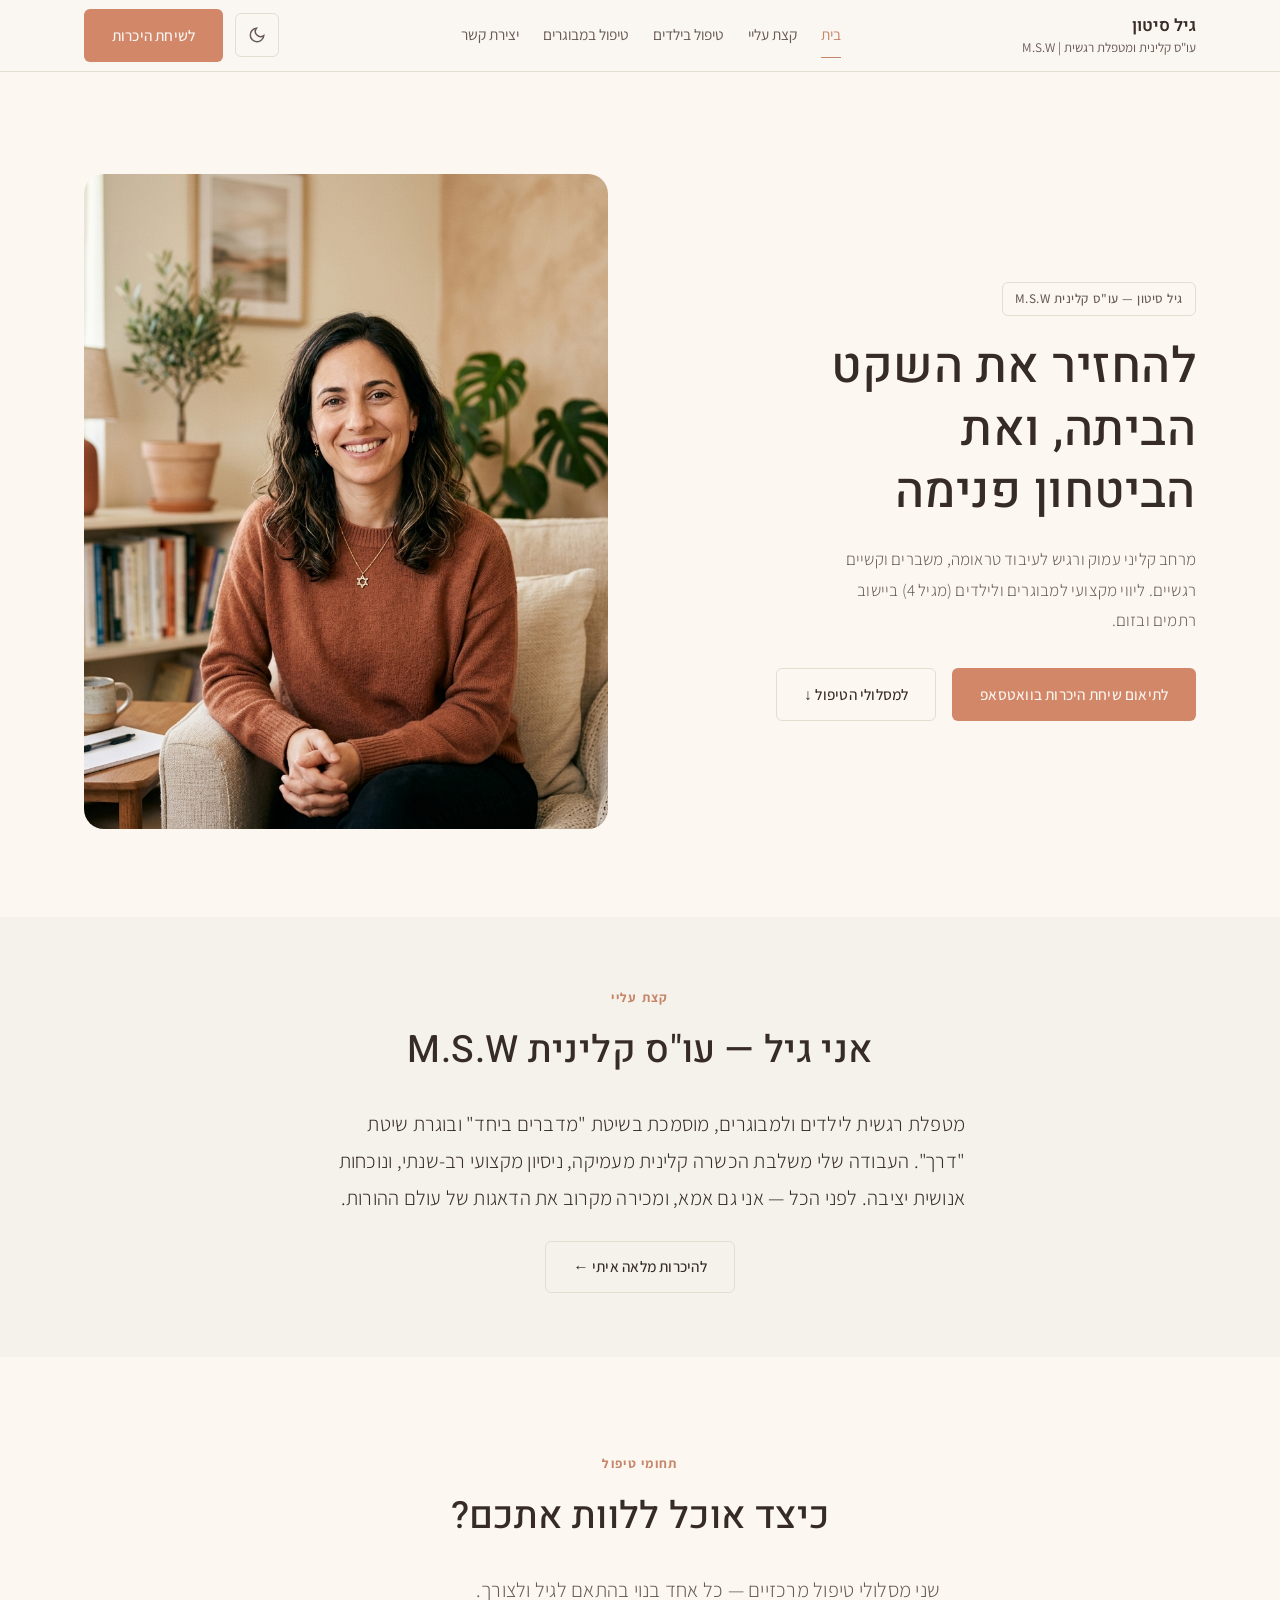
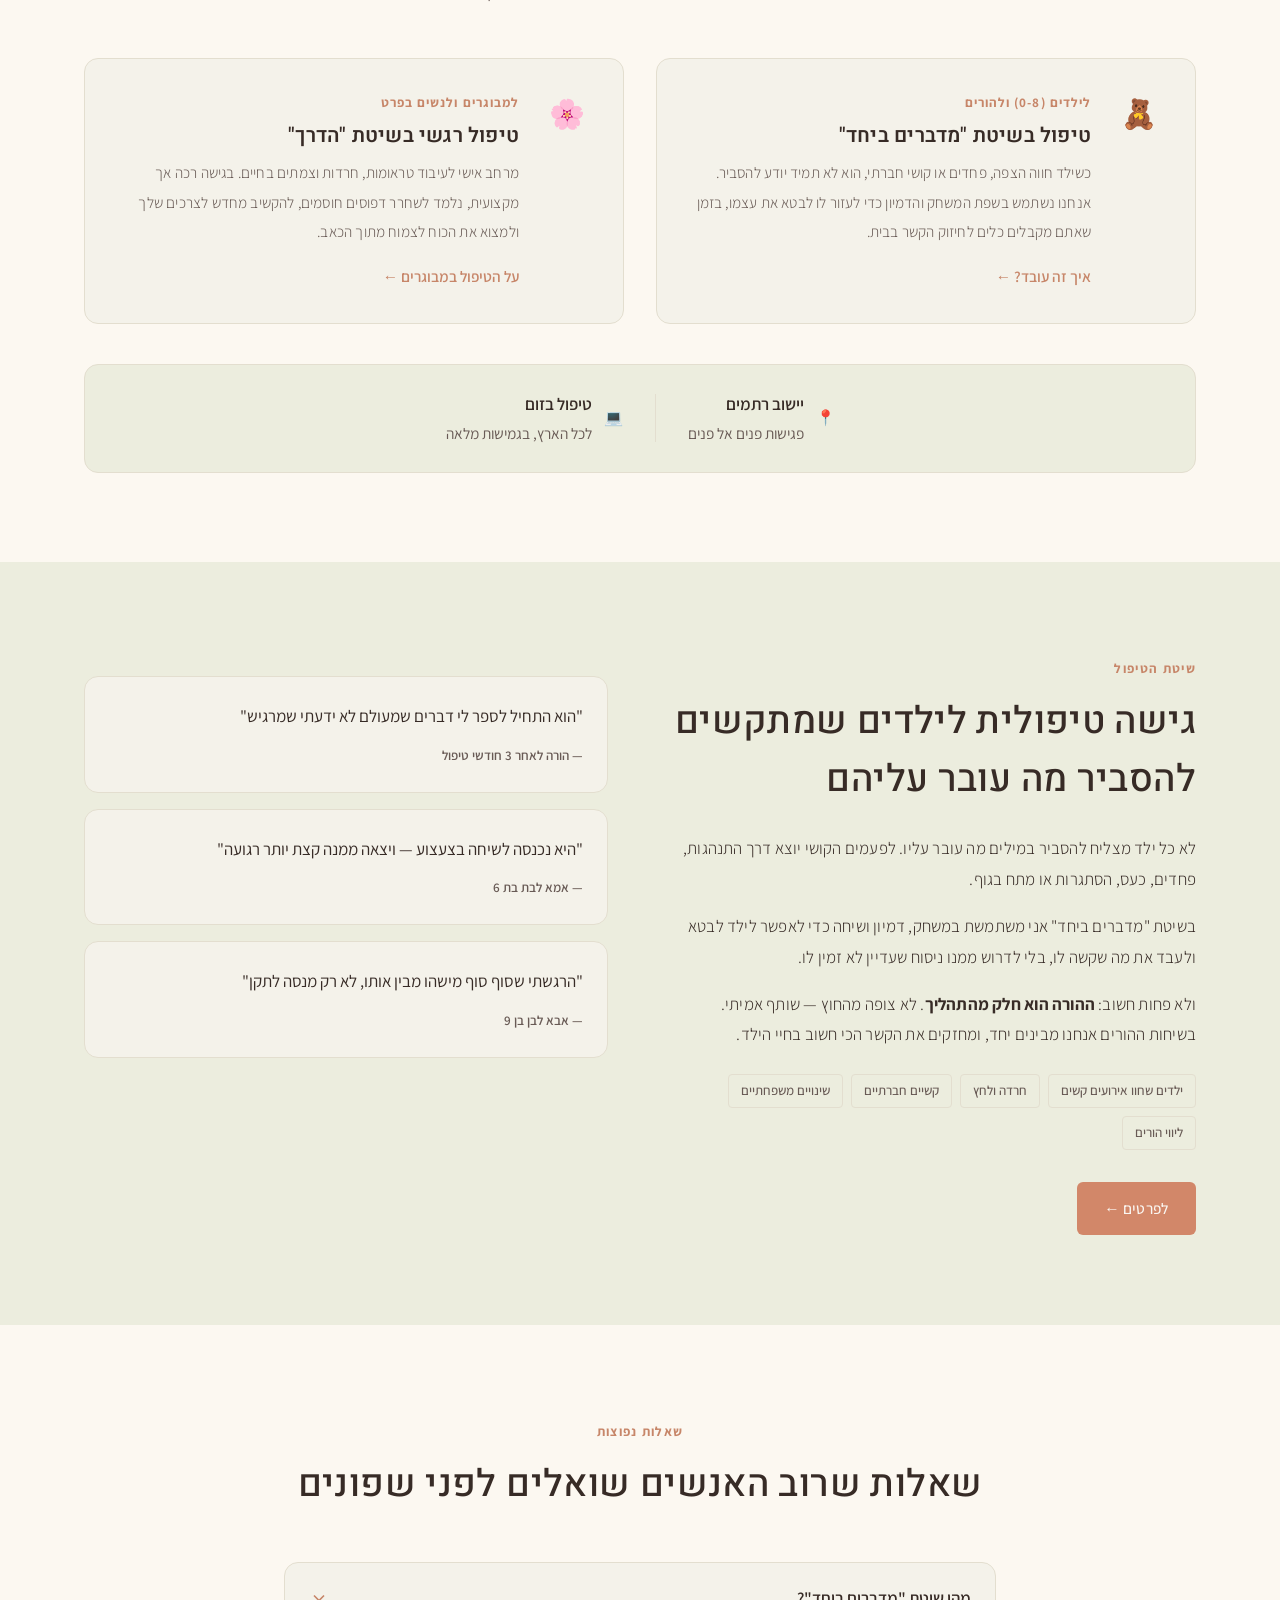
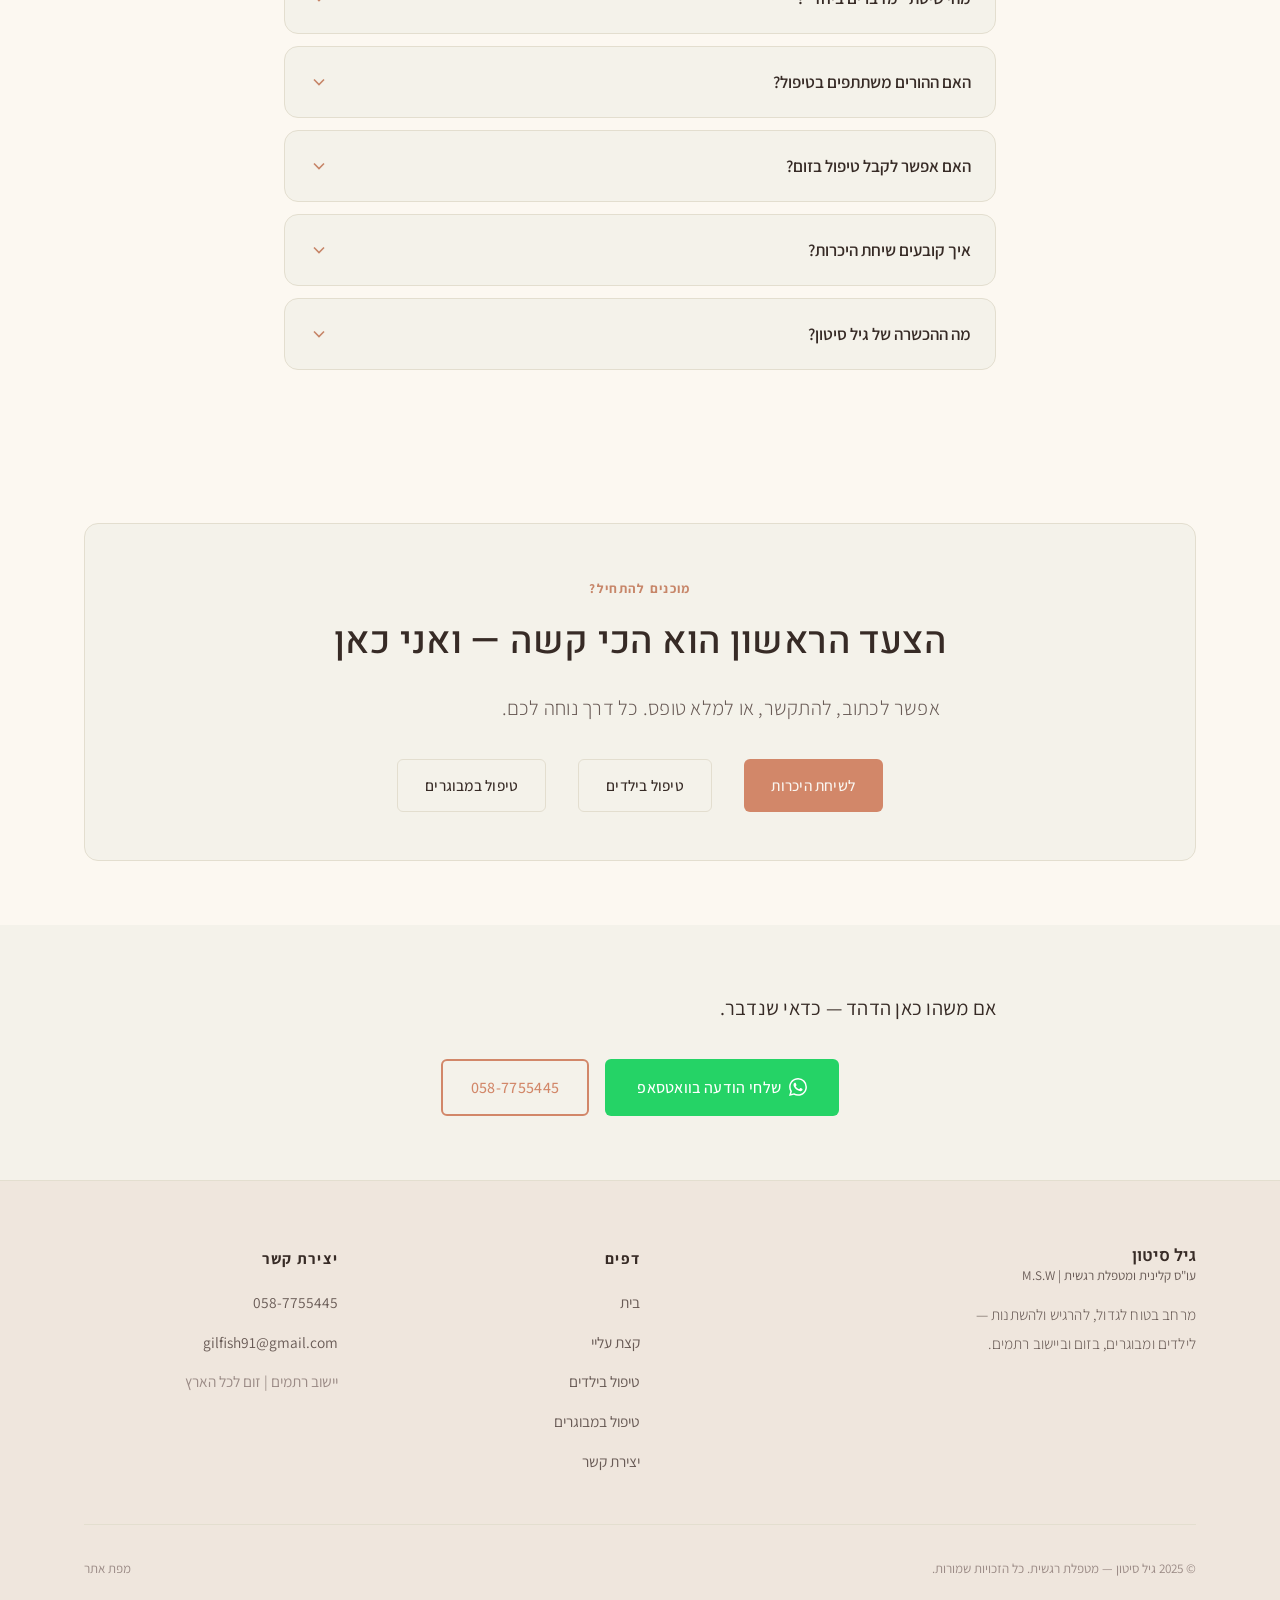
==== commit 80eab6c4: "Initial commit - Gil's website polished and ready" ====
--- a/index.html
+++ b/index.html
@@ -3,8 +3,8 @@
 <head>
   <meta charset="UTF-8">
   <meta name="viewport" content="width=device-width, initial-scale=1.0">
-  <title>גיל סיטון — מטפלת רגשית | טיפול לילדים ומבוגרים</title>
-  <meta name="description" content="כי ילדים קטנים מרגישים דברים גדולים. גיל סיטון — עובדת סוציאלית קלינית M.S.W, מטפלת בילדים בשיטת מדברים ביחד ומטפלת רגשית למבוגרים. בזום וביישוב רתמים.">
+  <title>גיל סיטון — עובדת סוציאלית קלינית M.S.W | טיפול רגשי, הדרכת הורים וטראומה</title>
+  <meta name="description" content="גיל סיטון, עובדת סוציאלית קלינית M.S.W. קליניקה מקצועית וחמה המציעה טיפול רגשי לילדים, הדרכת הורים, וטיפול במבוגרים בדגש על עיבוד טראומה. בזום וביישוב רתמים.">
   <link rel="canonical" href="https://gilsiton.co.il/">
   <meta property="og:title" content="גיל סיטון — מטפלת רגשית לילדים ומבוגרים">
   <meta property="og:description" content="טיפול רגשי חם ומקצועי בשיטת מדברים ביחד — לילדים מגיל 4 ולמבוגרים. בזום ובמרפאה ביישוב רתמים.">
@@ -63,7 +63,7 @@
   <a href="children-therapy.html">טיפול בילדים</a>
   <a href="adult-therapy.html">טיפול במבוגרים</a>
   <a href="contact.html">יצירת קשר</a>
-  <a href="contact.html" class="btn btn-primary" style="margin-top:var(--space-4);">לשיחת היכרות</a>
+  <a href="contact.html" class="btn btn-primary mt-4">לשיחת היכרות</a>
 </nav>
 
 <main id="main-content">
@@ -72,45 +72,33 @@
   <section class="hero" aria-labelledby="hero-heading">
     <div class="container hero-inner">
       <div class="hero-content">
-        <div class="hero-badge">עובדת סוציאלית קלינית M.S.W</div>
+        <div class="hero-badge">גיל סיטון — עו"ס קלינית M.S.W</div>
         <h1 class="hero-title" id="hero-heading">
-          כי ילדים קטנים<br>מרגישים <em>דברים גדולים</em>
+          להחזיר את השקט הביתה, ואת הביטחון פנימה
         </h1>
         <p class="hero-subtitle">
-          טיפול רגשי לילדים ולמבוגרים — מרחב שקט, בטוח, ומקצועי.<br>
-          בזום לכל הארץ ובמרפאה ביישוב רתמים.
+          מרחב קליני עמוק ורגיש לעיבוד טראומה, משברים וקשיים רגשיים. ליווי מקצועי למבוגרים ולילדים (מגיל 4) ביישוב רתמים ובזום.
         </p>
         <div class="hero-actions">
-          <a href="children-therapy.html" class="btn btn-primary">לטיפול בילדים</a>
-          <a href="adult-therapy.html" class="btn btn-ghost">לטיפול במבוגרים</a>
-          <a href="contact.html" class="btn btn-soft">ליצירת קשר</a>
+          <a href="https://wa.me/972587755445?text=שלום+גיל,+אני+רוצה+לתאם+שיחת+היכרות" class="btn btn-primary btn-lg">לתיאום שיחת היכרות בוואטסאפ</a>
+          <a href="#services-heading" class="btn btn-ghost">למסלולי הטיפול ↓</a>
         </div>
       </div>
       <div class="hero-image">
-        <img src="assets/images/ui/gil-hero.jpg" alt="גיל סיטון — מטפלת רגשית לילדים ומבוגרים" width="480" height="600" loading="eager">
+        <img src="assets/images/ui/gil-hero.jpg" alt="גיל סיטון, עובדת סוציאלית קלינית M.S.W ומטפלת רגשית המומחית בהדרכת הורים וטיפול בטראומה" width="480" height="600" loading="eager" style="object-fit:cover;border-radius:var(--radius-2xl);">
       </div>
     </div>
   </section>
 
   <!-- ============ ABOUT TEASER ============ -->
-  <section class="section section--sm" style="background:var(--color-surface);" aria-labelledby="about-teaser-heading">
-    <div class="container two-col">
-      <div class="two-col__content reveal">
-        <span class="section-label">קצת עליי</span>
-        <h2 class="section-title" id="about-teaser-heading">אני גיל — מטפלת, ואמא</h2>
-        <p style="margin-bottom:var(--space-4);">
-          עובדת סוציאלית קלינית M.S.W ומטפלת מוסמכת בשיטת "מדברים ביחד". מכל הכשרותיי —
-          הדבר שהכי מעצב את העבודה שלי הוא היותי אמא. זה מה שמאפשר לי להבין את ההורים מבפנים,
-          ולראות את הילדים בגובה העיניים.
-        </p>
-        <p style="margin-bottom:var(--space-8);">
-          בוגרת בית הספר למטפלים בשיטת "דרך", עם ניסיון קליני רב-שנתי עם ילדים, בני נוער ומבוגרים.
-        </p>
-        <a href="about.html" class="btn btn-ghost">קצת עליי ←</a>
-      </div>
-      <div class="two-col__media reveal">
-        <img src="assets/images/ui/gil-about.jpg" alt="גיל סיטון — מטפלת רגשית ביישוב רתמים" width="480" height="420" loading="lazy">
-      </div>
+  <section class="section section--sm bg-surface" aria-labelledby="about-teaser-heading">
+    <div class="container container--narrow text-center reveal">
+      <span class="section-label">קצת עליי</span>
+      <h2 class="section-title" id="about-teaser-heading">אני גיל — עו"ס קלינית M.S.W</h2>
+      <p class="text-lg mb-6 text-default" style="margin-inline:auto;max-width:65ch;">
+        מטפלת רגשית לילדים ולמבוגרים, מוסמכת בשיטת "מדברים ביחד" ובוגרת שיטת "דרך". העבודה שלי משלבת הכשרה קלינית מעמיקה, ניסיון מקצועי רב-שנתי, ונוכחות אנושית יציבה. לפני הכל — אני גם אמא, ומכירה מקרוב את הדאגות של עולם ההורות.
+      </p>
+      <a href="about.html" class="btn btn-ghost">להיכרות מלאה איתי ←</a>
     </div>
   </section>
 
@@ -127,24 +115,24 @@
         <a href="children-therapy.html" class="service-showcase-card reveal">
           <div class="service-showcase-card__icon">🧸</div>
           <div class="service-showcase-card__body">
-            <div class="service-showcase-card__label">לילדים מגיל 4</div>
-            <h3 class="service-showcase-card__title">טיפול רגשי לילדים</h3>
+            <div class="service-showcase-card__label">לילדים (0-8) ולהורים</div>
+            <h3 class="service-showcase-card__title">טיפול בשיטת "מדברים ביחד"</h3>
             <p class="service-showcase-card__desc">
-              בשיטת "מדברים ביחד" — גישה שמדברת בשפת הילד. דרך דמיון, משחק וסיפור, הילד מוצא דרך לבטא את מה שמרגיש, וההורה נוכח כשותף אמיתי בתהליך.
+              כשילד חווה הצפה, פחדים או קושי חברתי, הוא לא תמיד יודע להסביר. אנחנו נשתמש בשפת המשחק והדמיון כדי לעזור לו לבטא את עצמו, בזמן שאתם מקבלים כלים לחיזוק הקשר בבית.
             </p>
-            <span class="service-showcase-card__cta">לפרטים ←</span>
+            <span class="service-showcase-card__cta">איך זה עובד? ←</span>
           </div>
         </a>
 
         <a href="adult-therapy.html" class="service-showcase-card reveal">
           <div class="service-showcase-card__icon">🌸</div>
           <div class="service-showcase-card__body">
-            <div class="service-showcase-card__label">למבוגרים</div>
-            <h3 class="service-showcase-card__title">טיפול רגשי למבוגרים</h3>
+            <div class="service-showcase-card__label">למבוגרים ולנשים בפרט</div>
+            <h3 class="service-showcase-card__title">טיפול רגשי בשיטת "הדרך"</h3>
             <p class="service-showcase-card__desc">
-              טיפול רגשי קלאסי, עמוק ואישי. מרחב שבו אפשר להביא את מה שמרגיש כבד, מבלבל, או כואב — ולעבד אותו יחד, בקצב שלכם.
+              מרחב אישי לעיבוד טראומות, חרדות וצמתים בחיים. בגישה רכה אך מקצועית, נלמד לשחרר דפוסים חוסמים, להקשיב מחדש לצרכים שלך ולמצוא את הכוח לצמוח מתוך הכאב.
             </p>
-            <span class="service-showcase-card__cta">לפרטים ←</span>
+            <span class="service-showcase-card__cta">על הטיפול במבוגרים ←</span>
           </div>
         </a>
       </div>
@@ -171,19 +159,19 @@
   </section>
 
   <!-- ============ מדברים ביחד ============ -->
-  <section class="section medabrim-section" style="background:var(--color-surface-2);" aria-labelledby="medabrim-heading">
+  <section class="section medabrim-section bg-surface-2" aria-labelledby="medabrim-heading">
     <div class="container">
       <div class="medabrim-inner">
         <div class="medabrim-text reveal">
           <span class="section-label">שיטת הטיפול</span>
-          <h2 class="section-title" id="medabrim-heading">טיפול בשיטת "מדברים ביחד"</h2>
-          <p style="margin-bottom:var(--space-4);">
-            לא כל ילד יכול לשבת ולהסביר מה מרגיש לו קשה. ילדים חושבים בדמיון, מתבטאים דרך משחק, ומספרים את עצמם דרך עולמות שהם יצרו.
+          <h2 class="section-title" id="medabrim-heading">גישה טיפולית לילדים שמתקשים להסביר מה עובר עליהם</h2>
+          <p class="mb-4">
+            לא כל ילד מצליח להסביר במילים מה עובר עליו. לפעמים הקושי יוצא דרך התנהגות, פחדים, כעס, הסתגרות או מתח בגוף.
           </p>
-          <p style="margin-bottom:var(--space-4);">
-            שיטת "מדברים ביחד" פוגשת את הילד בדיוק שם — ומאפשרת לו לעבד חוויות קשות, רגשות מוצפים, ומצבי לחץ בדרך שהיא שלו.
+          <p class="mb-4">
+            בשיטת "מדברים ביחד" אני משתמשת במשחק, דמיון ושיחה כדי לאפשר לילד לבטא ולעבד את מה שקשה לו, בלי לדרוש ממנו ניסוח שעדיין לא זמין לו.
           </p>
-          <p style="margin-bottom:var(--space-6);">
+          <p class="mb-6">
             ולא פחות חשוב: <strong>ההורה הוא חלק מהתהליך</strong>. לא צופה מהחוץ — שותף אמיתי. בשיחות ההורים אנחנו מבינים יחד, ומחזקים את הקשר הכי חשוב בחיי הילד.
           </p>
           <div class="medabrim-tags">
@@ -193,7 +181,7 @@
             <span class="badge">שינויים משפחתיים</span>
             <span class="badge">ליווי הורים</span>
           </div>
-          <a href="children-therapy.html" class="btn btn-primary" style="margin-top:var(--space-8);">לפרטים ←</a>
+          <a href="children-therapy.html" class="btn btn-primary mt-8">לפרטים ←</a>
         </div>
         <div class="medabrim-visual reveal" aria-hidden="true">
           <div class="medabrim-bubble">
@@ -267,7 +255,7 @@
         <span class="section-label">מוכנים להתחיל?</span>
         <h2 class="section-title" id="cta-home">הצעד הראשון הוא הכי קשה — ואני כאן</h2>
         <p class="section-subtitle">אפשר לכתוב, להתקשר, או למלא טופס. כל דרך נוחה לכם.</p>
-        <div style="display:flex;gap:var(--space-4);justify-content:center;flex-wrap:wrap;margin-top:var(--space-8);">
+        <div class="flex-center-wrap gap-4 mt-8">
           <a href="contact.html" class="btn btn-primary">לשיחת היכרות</a>
           <a href="children-therapy.html" class="btn btn-ghost">טיפול בילדים</a>
           <a href="adult-therapy.html" class="btn btn-ghost">טיפול במבוגרים</a>
@@ -279,10 +267,10 @@
 </main>
 
 <!-- FOOTER -->
-<section class="section section--sm" aria-label="קריאה לפנייה" style="background:var(--color-surface);">
-  <div class="container container--narrow" style="text-align:center;">
-    <p style="font-size:var(--text-lg);font-weight:400;margin-bottom:1.5rem;color:var(--color-text);">אם משהו כאן הדהד — כדאי שנדבר.</p>
-    <div class="hero-cta-group" style="justify-content:center;">
+<section class="section section--sm bg-surface" aria-label="קריאה לפנייה">
+  <div class="container container--narrow text-center">
+    <p class="text-lg font-regular mb-6 text-default">אם משהו כאן הדהד — כדאי שנדבר.</p>
+    <div class="hero-cta-group flex-center">
       <a href="https://wa.me/972587755445?text=שלום+גיל,+אני+רוצה+לשמוע+קצת+יותר" class="btn-whatsapp" target="_blank" rel="noopener noreferrer"><svg width="18" height="18" viewBox="0 0 24 24" fill="currentColor" aria-hidden="true"><path d="M17.472 14.382c-.297-.149-1.758-.867-2.03-.967-.273-.099-.471-.148-.67.15-.197.297-.767.966-.94 1.164-.173.199-.347.223-.644.075-.297-.15-1.255-.463-2.39-1.475-.883-.788-1.48-1.761-1.653-2.059-.173-.297-.018-.458.13-.606.134-.133.298-.347.446-.52.149-.174.198-.298.298-.497.099-.198.05-.371-.025-.52-.075-.149-.669-1.612-.916-2.207-.242-.579-.487-.5-.669-.51-.173-.008-.371-.01-.57-.01-.198 0-.52.074-.792.372-.272.297-1.04 1.016-1.04 2.479 0 1.462 1.065 2.875 1.213 3.074.149.198 2.096 3.2 5.077 4.487.709.306 1.262.489 1.694.625.712.227 1.36.195 1.871.118.571-.085 1.758-.719 2.006-1.413.248-.694.248-1.289.173-1.413-.074-.124-.272-.198-.57-.347m-5.421 7.403h-.004a9.87 9.87 0 01-5.031-1.378l-.361-.214-3.741.982.998-3.648-.235-.374a9.86 9.86 0 01-1.51-5.26c.001-5.45 4.436-9.884 9.888-9.884 2.64 0 5.122 1.03 6.988 2.898a9.825 9.825 0 012.893 6.994c-.003 5.45-4.437 9.884-9.885 9.884m8.413-18.297A11.815 11.815 0 0012.05 0C5.495 0 .16 5.335.157 11.892c0 2.096.547 4.142 1.588 5.945L.057 24l6.305-1.654a11.882 11.882 0 005.683 1.448h.005c6.554 0 11.89-5.335 11.893-11.893a11.821 11.821 0 00-3.48-8.413Z"/></svg>שלחי הודעה בוואטסאפ</a>
       <a href="tel:0587755445" class="btn-phone">058-7755445</a>
     </div>
@@ -309,14 +297,14 @@
         <div class="footer-heading">יצירת קשר</div>
         <div class="footer-links">
           <a href="tel:0587755445">058-7755445</a>
-          <a href="mailto:gil@gilsiton.co.il">gil@gilsiton.co.il</a>
-          <span style="color:var(--color-text-faint);font-size:var(--text-sm);">יישוב רתמים | זום לכל הארץ</span>
+          <a href="mailto:gilfish91@gmail.com">gilfish91@gmail.com</a>
+          <span class="text-sm text-faint">יישוב רתמים | זום לכל הארץ</span>
         </div>
       </div>
     </div>
     <div class="footer-bottom">
       <span class="footer-copy">© 2025 גיל סיטון — מטפלת רגשית. כל הזכויות שמורות.</span>
-      <a href="sitemap.xml" style="font-size:var(--text-xs);color:var(--color-text-faint);">מפת אתר</a>
+      <a href="sitemap.xml" class="text-xs text-faint">מפת אתר</a>
     </div>
   </div>
 </footer>
--- a/assets/css/tokens.css
+++ b/assets/css/tokens.css
@@ -5,26 +5,26 @@
 
 :root,
 [data-theme="light"] {
-  /* --- Backgrounds & Surfaces --- */
-  --color-bg:              #FAF6F1;
-  --color-surface:         #F6EFE8;
-  --color-surface-2:       #F3ECE5;
+  /* Impeccable Premium Palette (OKLCH) */
+  --color-primary: oklch(0.68 0.09 45); /* Soft dusty Terracotta */
+  --color-primary-hover: oklch(0.63 0.09 45);
+  --color-primary-highlight: oklch(0.68 0.09 45 / 0.15);
+  --color-bg: oklch(0.98 0.01 80); /* Warm Cream */
+  --color-surface: oklch(0.96 0.01 90); /* Soft Sage/Taupe surface */
+  --color-surface-2: oklch(0.94 0.02 110);
   --color-surface-offset:  #EFE6DD;
   --color-surface-dynamic: #E8DDD2;
-  --color-divider:         rgba(45, 35, 32, 0.10);
-  --color-border:          rgba(45, 35, 32, 0.12);
+  --color-divider: oklch(0.90 0.02 90);
+  --color-border: oklch(0.90 0.02 90);
 
   /* --- Text --- */
-  --color-text:            #2D2320;
-  --color-text-muted:      #787869;
-  --color-text-faint:      #9A9087;
-  --color-text-inverse:    #FAF6F1;
+  --color-text: oklch(0.30 0.02 40); /* Deep warm Espresso */
+  --color-text-muted: oklch(0.48 0.02 40);
+  --color-text-faint: oklch(0.65 0.02 40);
+  --color-text-inverse: oklch(0.98 0.01 80);
 
   /* --- Primary (Terracotta Salmon) --- */
-  --color-primary:           #D28769;
-  --color-primary-hover:     #C37757;
-  --color-primary-active:    #A85E3E;
-  --color-primary-highlight: #F2D5C9;
+  /* (Legacy HEX values replaced by OKLCH above) */
 
   /* --- Accent (Sage Taupe) --- */
   --color-accent:           #878778;
--- a/assets/css/base.css
+++ b/assets/css/base.css
@@ -268,6 +268,27 @@
 }
 
 /* ========================
+   Utility Classes (Spacing, Layout & Colors)
+   ======================== */
+.mt-4 { margin-top: var(--space-4); }
+.mt-8 { margin-top: var(--space-8); }
+.mb-4 { margin-bottom: var(--space-4); }
+.mb-6 { margin-bottom: var(--space-6); }
+.mb-8 { margin-bottom: var(--space-8); }
+.gap-4 { gap: var(--space-4); }
+.bg-surface { background: var(--color-surface); }
+.bg-surface-2 { background: var(--color-surface-2); }
+.text-center { text-align: center; }
+.flex-center { display: flex; justify-content: center; }
+.flex-center-wrap { display: flex; justify-content: center; flex-wrap: wrap; }
+.text-lg { font-size: var(--text-lg); }
+.text-sm { font-size: var(--text-sm); }
+.text-xs { font-size: var(--text-xs); }
+.font-regular { font-weight: 400; }
+.text-default { color: var(--color-text); }
+.text-faint { color: var(--color-text-faint); }
+
+/* ========================
    Responsive Breakpoints Reference
    (mobile-first)
    xs:  320px
--- a/assets/css/components.css
+++ b/assets/css/components.css
@@ -14,7 +14,7 @@
   font-size: var(--text-sm);
   font-weight: 500;
   letter-spacing: 0.015em;
-  border-radius: var(--radius-pill);
+  border-radius: var(--radius-md);
   border: 1px solid transparent;
   cursor: pointer;
   text-decoration: none;
@@ -24,19 +24,19 @@
   padding: 0.82em 1.8em;
 }
 
-.btn:hover { transform: translateY(-1px); }
-.btn:active { transform: translateY(0); }
+.btn:hover { transform: none; }
+.btn:active { transform: none; }
 
 .btn-primary {
   background: #D28769;
   color: #FAF6F1;
   border: none;
-  box-shadow: 0 2px 12px rgba(210,135,105,0.18);
+  box-shadow: none;
 }
 
 .btn-primary:hover {
   background: #C37757;
-  box-shadow: 0 6px 20px rgba(210, 135, 105, 0.35);
+  box-shadow: none;
   color: #FAF6F1;
   text-decoration: none;
 }
@@ -56,15 +56,15 @@
 }
 
 .btn-soft {
-  background-color: var(--color-primary-highlight);
-  color: var(--color-primary-active);
-  border-color: transparent;
+  background-color: var(--color-surface-2);
+  color: var(--color-text);
+  border: 1px solid var(--color-border);
   padding: 0.75em 1.75em;
 }
 
 .btn-soft:hover {
-  background-color: var(--color-surface-dynamic);
-  color: var(--color-primary-hover);
+  background-color: var(--color-surface-offset);
+  color: var(--color-text);
   text-decoration: none;
 }
 
@@ -75,7 +75,7 @@
   font-size: clamp(0.9rem, 0.85rem + 0.25vw, 1rem);
   font-weight: 500;
   padding: 0.8em 2em;
-  border-radius: 9999px;
+  border-radius: var(--radius-md);
   letter-spacing: 0.02em;
   transition: all 180ms ease;
   min-height: 48px;
@@ -90,8 +90,8 @@
 
 .btn-whatsapp:hover {
   background: #1ebe5d;
-  transform: translateY(-1px);
-  box-shadow: 0 6px 20px rgba(37, 211, 102, 0.35);
+  transform: none;
+  box-shadow: none;
   text-decoration: none;
   color: #ffffff;
 }
@@ -103,7 +103,7 @@
   font-size: clamp(0.9rem, 0.85rem + 0.25vw, 1rem);
   font-weight: 500;
   padding: 0.75em 1.75em;
-  border-radius: 9999px;
+  border-radius: var(--radius-md);
   border: 2px solid #D28769;
   letter-spacing: 0.02em;
   transition: all 180ms ease;
@@ -118,7 +118,7 @@
 .btn-phone:hover {
   background: #D28769;
   color: #FAF6F1;
-  transform: translateY(-1px);
+  transform: none;
   text-decoration: none;
 }
 
@@ -137,7 +137,7 @@
    ======================== */
 .card {
   background-color: var(--color-surface);
-  border-radius: var(--radius-xl);
+  border-radius: var(--radius-lg);
   padding: var(--space-8);
   box-shadow: none;
   border: 1px solid var(--color-border);
@@ -145,12 +145,12 @@
 }
 
 .card:hover {
-  border-color: var(--color-primary);
+  border-color: var(--color-text-muted);
 }
 
 .card-soft {
   background-color: var(--color-surface-2);
-  border-radius: var(--radius-xl);
+  border-radius: var(--radius-lg);
   padding: var(--space-8);
   border: 1px solid var(--color-border);
   box-shadow: none;
@@ -331,7 +331,7 @@
 .theme-toggle {
   background: none;
   border: 1px solid var(--color-border);
-  border-radius: var(--radius-pill);
+  border-radius: var(--radius-md);
   width: 40px;
   height: 40px;
   display: flex;
@@ -386,7 +386,7 @@
   font-size: var(--text-xs);
   font-weight: 500;
   padding: var(--space-1) var(--space-3);
-  border-radius: var(--radius-pill);
+  border-radius: var(--radius-md);
   border: 1px solid var(--color-divider);
   margin-bottom: var(--space-5);
   letter-spacing: 0.04em;
@@ -425,8 +425,8 @@
 }
 
 .hero-image img {
-  border-radius: var(--radius-xl);
-  box-shadow: var(--shadow-md);
+  border-radius: var(--radius-lg);
+  box-shadow: none;
   width: 100%;
   aspect-ratio: 4 / 5;
   object-fit: cover;
@@ -492,12 +492,10 @@
 
 .service-card {
   background-color: var(--color-surface);
-  border-radius: var(--radius-xl);
+  border-radius: var(--radius-lg);
   padding: var(--space-10);
   border: 1px solid var(--color-border);
-  transition: box-shadow var(--transition-interactive),
-              transform var(--transition-interactive),
-              border-color var(--transition-interactive);
+  transition: border-color var(--transition-interactive);
   text-decoration: none;
   color: inherit;
   display: flex;
@@ -506,9 +504,7 @@
 }
 
 .service-card:hover {
-  box-shadow: var(--shadow-md);
-  transform: translateY(-3px);
-  border-color: var(--color-primary);
+  border-color: var(--color-text-muted);
   text-decoration: none;
   color: inherit;
 }
@@ -756,21 +752,14 @@
 
 .testimonial-card {
   background-color: var(--color-surface-2);
-  border-radius: var(--radius-xl);
+  border-radius: var(--radius-lg);
   padding: var(--space-8);
   border: 1px solid var(--color-divider);
   position: relative;
 }
 
 .testimonial-card::before {
-  content: '"';
-  position: absolute;
-  top: var(--space-4);
-  inset-inline-start: var(--space-6);
-  font-family: var(--font-display);
-  font-size: 4rem;
-  color: var(--color-primary-highlight);
-  line-height: 1;
+  display: none;
 }
 
 .testimonial-text {
@@ -778,7 +767,6 @@
   color: var(--color-text);
   line-height: var(--leading-loose);
   margin-bottom: var(--space-6);
-  padding-top: var(--space-8);
 }
 
 .testimonial-author {
@@ -790,13 +778,14 @@
 .testimonial-initials {
   width: 40px;
   height: 40px;
-  background-color: var(--color-primary-highlight);
-  color: var(--color-primary-active);
-  border-radius: var(--radius-pill);
+  background-color: var(--color-surface);
+  color: var(--color-text-muted);
+  border: 1px solid var(--color-divider);
+  border-radius: var(--radius-sm);
   display: flex;
   align-items: center;
   justify-content: center;
-  font-weight: 700;
+  font-weight: 500;
   font-size: var(--text-sm);
   flex-shrink: 0;
 }
@@ -850,7 +839,7 @@
    ======================== */
 .cta-banner {
   background-color: var(--color-surface);
-  border-radius: var(--radius-xl);
+  border-radius: var(--radius-lg);
   padding: var(--space-12) var(--space-10);
   text-align: center;
   border: 1px solid var(--color-border);
@@ -904,7 +893,7 @@
   gap: var(--space-4);
   padding: var(--space-5);
   background-color: var(--color-surface);
-  border-radius: var(--radius-xl);
+  border-radius: var(--radius-lg);
   border: 1px solid var(--color-border);
 }
 
@@ -932,17 +921,15 @@
   gap: var(--space-6);
   padding: var(--space-8);
   background-color: var(--color-surface);
-  border-radius: var(--radius-xl);
+  border-radius: var(--radius-lg);
   border: 1px solid var(--color-border);
   text-decoration: none;
   color: inherit;
-  transition: border-color var(--transition-interactive),
-              transform var(--transition-interactive);
+  transition: border-color var(--transition-interactive);
 }
 
 .service-showcase-card:hover {
-  border-color: var(--color-primary);
-  transform: translateY(-2px);
+  border-color: var(--color-text-muted);
   text-decoration: none;
   color: inherit;
 }
@@ -957,7 +944,7 @@
   display: flex;
   align-items: center;
   justify-content: center;
-  color: var(--color-primary);
+  color: var(--color-text-muted);
 }
 
 .service-showcase-card__body {
@@ -1009,7 +996,7 @@
   gap: var(--space-8);
   padding: var(--space-6) var(--space-8);
   background-color: var(--color-surface-2);
-  border-radius: var(--radius-xl);
+  border-radius: var(--radius-lg);
   border: 1px solid var(--color-divider);
 }
 
@@ -1073,7 +1060,7 @@
 
 .medabrim-bubble {
   background-color: var(--color-surface);
-  border-radius: var(--radius-xl);
+  border-radius: var(--radius-lg);
   padding: var(--space-6);
   border: 1px solid var(--color-border);
   box-shadow: none;
@@ -1088,11 +1075,10 @@
 
 .medabrim-bubble__quote {
   font-size: var(--text-base);
-  font-family: var(--font-display);
-  color: var(--color-text);
-  line-height: var(--leading-snug);
+  font-family: var(--font-body);
+  color: var(--color-text);
+  line-height: var(--leading-normal);
   margin-bottom: var(--space-3);
-  font-style: italic;
 }
 
 .medabrim-bubble__source {
@@ -1142,8 +1128,8 @@
 }
 
 .two-col__media img {
-  border-radius: var(--radius-xl);
-  box-shadow: var(--shadow-md);
+  border-radius: var(--radius-lg);
+  box-shadow: none;
   width: 100%;
 }
 
@@ -1157,7 +1143,7 @@
   background-color: transparent;
   color: var(--color-text-muted);
   border: 1px solid var(--color-divider);
-  border-radius: var(--radius-pill);
+  border-radius: var(--radius-sm);
   font-size: var(--text-xs);
   font-weight: 500;
 }
@@ -1201,7 +1187,7 @@
   justify-content: center;
   gap: 0.4em;
   min-height: 48px;
-  border-radius: 9999px;
+  border-radius: var(--radius-md);
   font-size: 0.9rem;
   font-weight: 500;
   text-decoration: none;
@@ -1210,7 +1196,7 @@
 }
 
 .mobile-sticky-cta__btn:hover {
-  transform: translateY(-1px);
+  transform: none;
   text-decoration: none;
 }
 
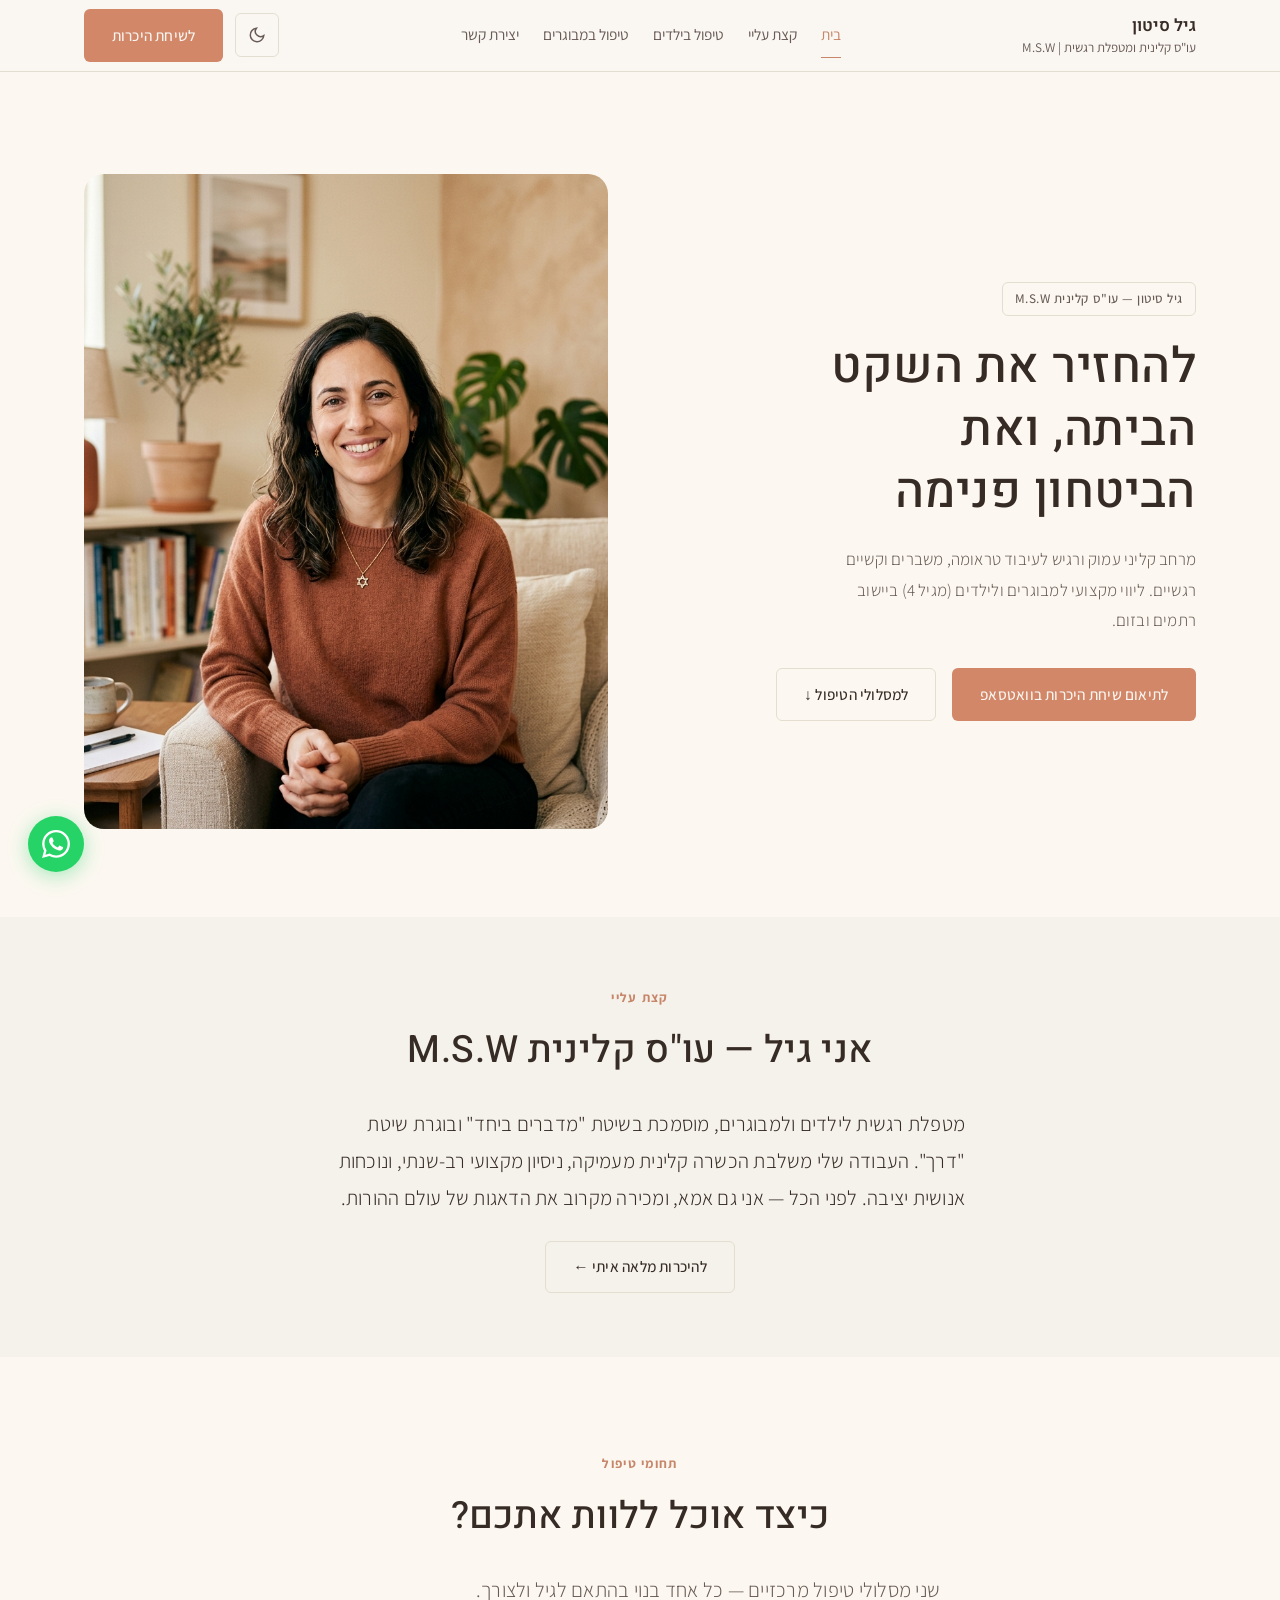
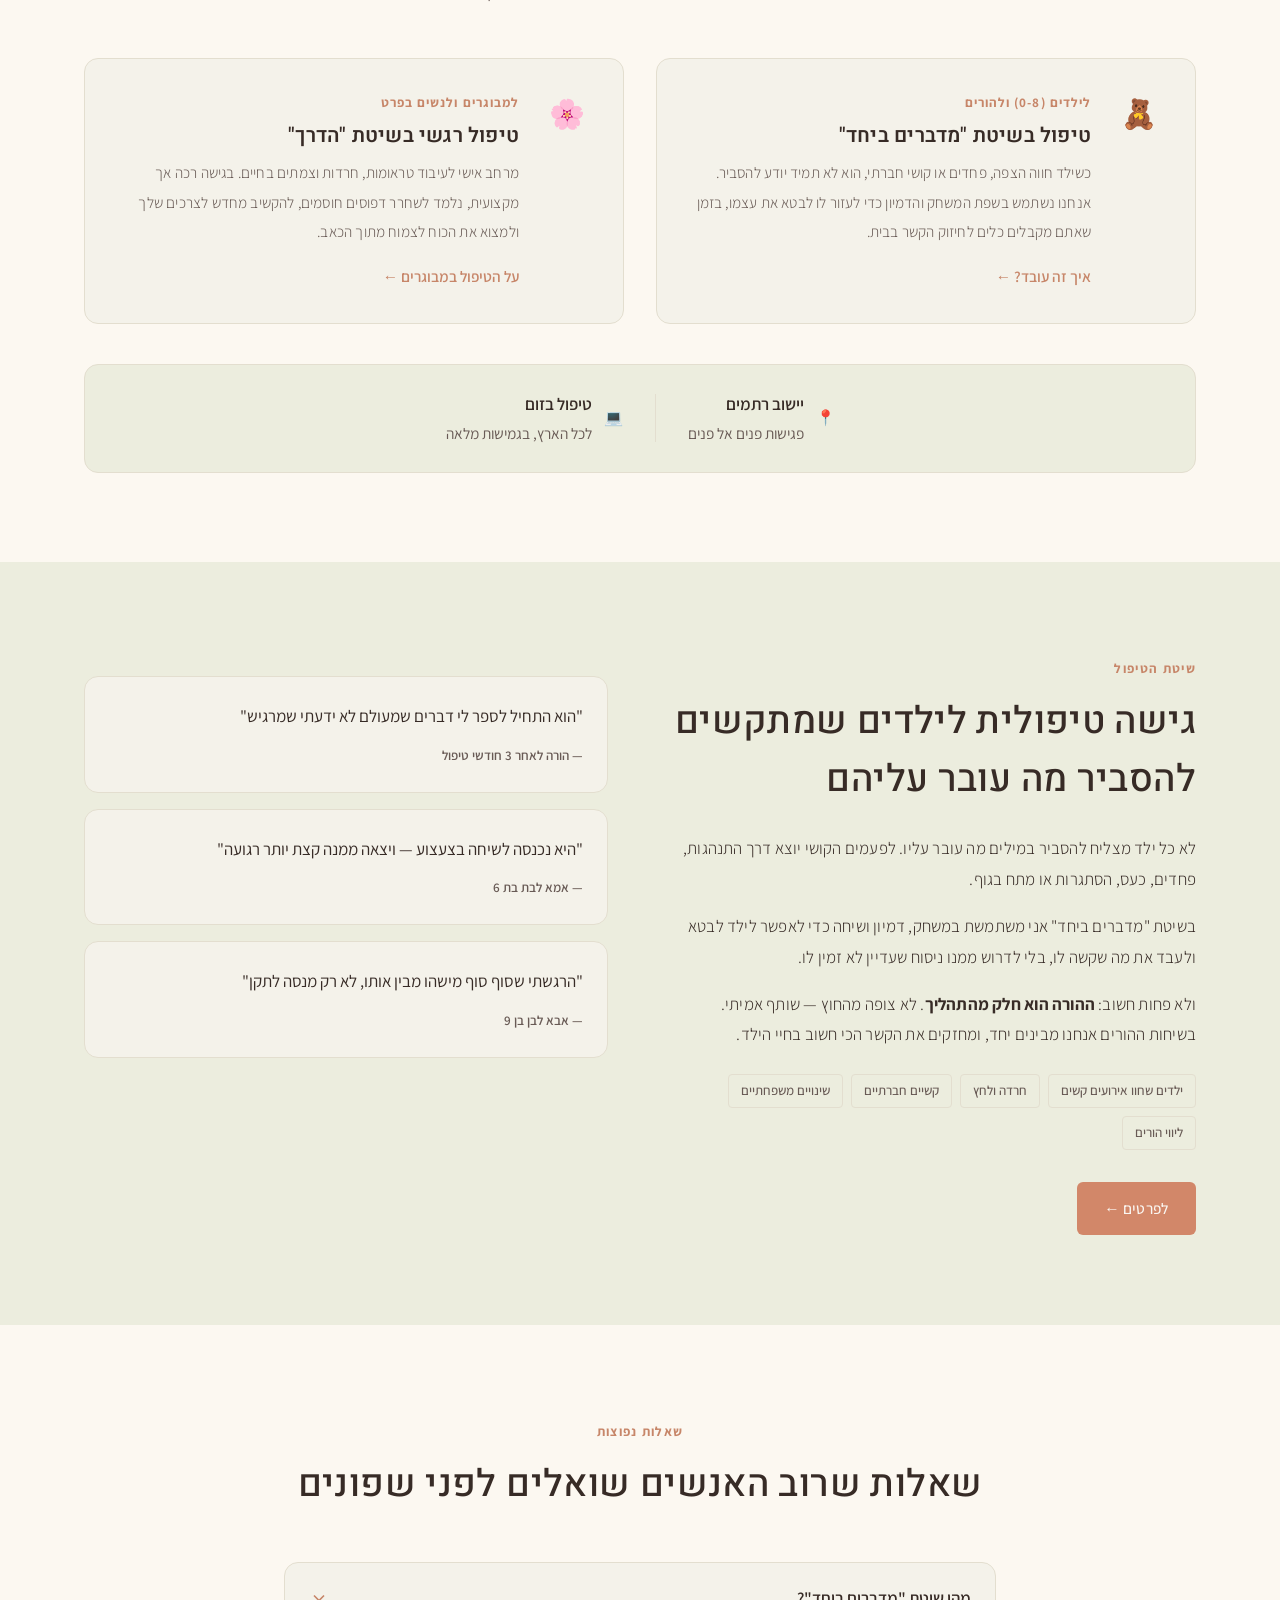
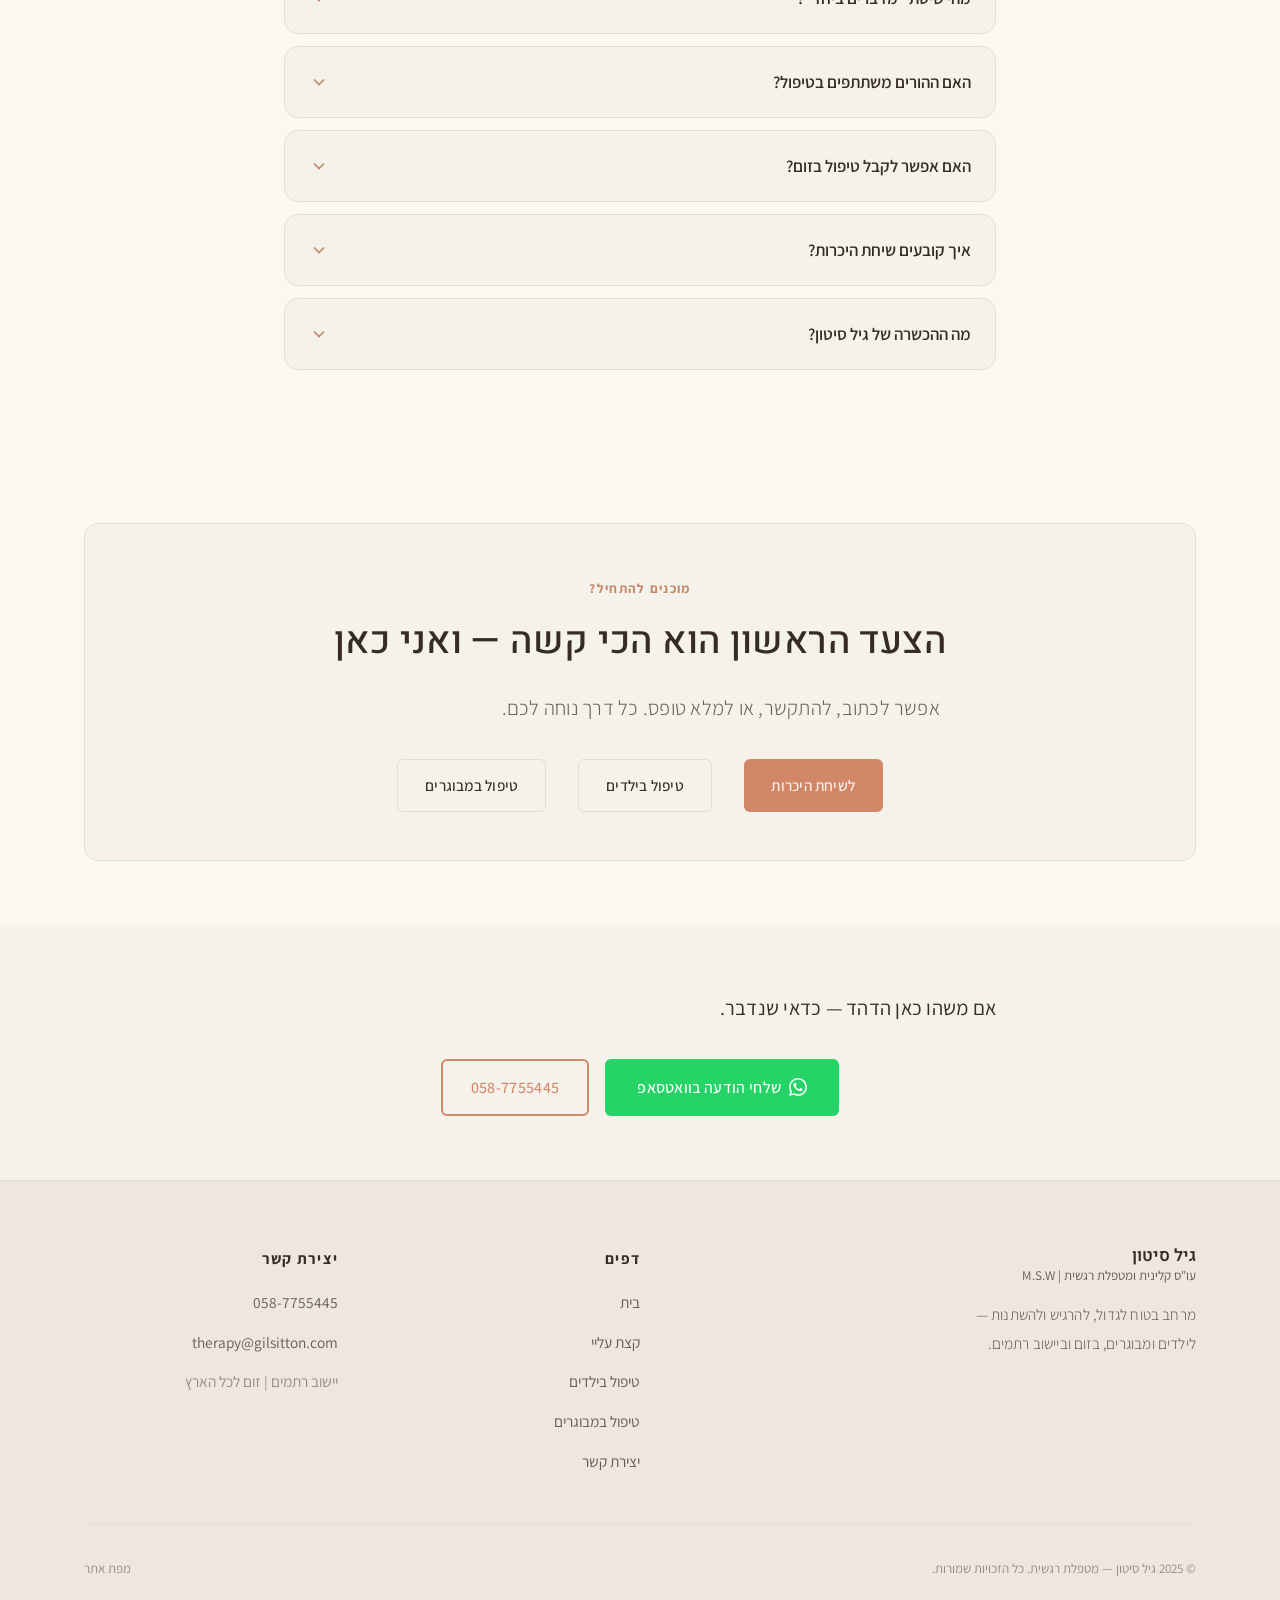
==== commit f7c0c74b: "Update credentials, email, WhatsApp float, breadcrumb" ====
--- a/index.html
+++ b/index.html
@@ -1,14 +1,22 @@
 <!DOCTYPE html>
 <html lang="he" dir="rtl">
 <head>
+  <!-- Google Analytics 4 -->
+  <script async src="https://www.googletagmanager.com/gtag/js?id=G-1X5XN4T4SM"></script>
+  <script>
+    window.dataLayer = window.dataLayer || [];
+    function gtag(){dataLayer.push(arguments);}
+    gtag('js', new Date());
+    gtag('config', 'G-1X5XN4T4SM');
+  </script>
   <meta charset="UTF-8">
   <meta name="viewport" content="width=device-width, initial-scale=1.0">
   <title>גיל סיטון — עובדת סוציאלית קלינית M.S.W | טיפול רגשי, הדרכת הורים וטראומה</title>
   <meta name="description" content="גיל סיטון, עובדת סוציאלית קלינית M.S.W. קליניקה מקצועית וחמה המציעה טיפול רגשי לילדים, הדרכת הורים, וטיפול במבוגרים בדגש על עיבוד טראומה. בזום וביישוב רתמים.">
-  <link rel="canonical" href="https://gilsiton.co.il/">
+  <link rel="canonical" href="https://gilsitton.com/">
   <meta property="og:title" content="גיל סיטון — מטפלת רגשית לילדים ומבוגרים">
   <meta property="og:description" content="טיפול רגשי חם ומקצועי בשיטת מדברים ביחד — לילדים מגיל 4 ולמבוגרים. בזום ובמרפאה ביישוב רתמים.">
-  <meta property="og:image" content="https://gilsiton.co.il/assets/images/og/home.jpg">
+  <meta property="og:image" content="https://gilsitton.com/assets/images/og/home.jpg">
   <meta property="og:locale" content="he_IL">
   <meta property="og:type" content="website">
   <meta name="twitter:card" content="summary_large_image">
@@ -297,7 +305,7 @@
         <div class="footer-heading">יצירת קשר</div>
         <div class="footer-links">
           <a href="tel:0587755445">058-7755445</a>
-          <a href="mailto:gilfish91@gmail.com">gilfish91@gmail.com</a>
+          <a href="mailto:therapy@gilsitton.com">therapy@gilsitton.com</a>
           <span class="text-sm text-faint">יישוב רתמים | זום לכל הארץ</span>
         </div>
       </div>
@@ -311,6 +319,17 @@
 
 <script src="assets/js/main.js" defer></script>
 <script src="assets/js/schema.js" defer></script>
+<a href="https://wa.me/972587755445?text=שלום+גיל,+אני+רוצה+לשמוע+קצת+יותר"
+   class="whatsapp-float"
+   target="_blank"
+   rel="noopener noreferrer"
+   aria-label="שלחי הודעה בוואטסאפ">
+  <svg width="28" height="28" viewBox="0 0 24 24" 
+       fill="white" aria-hidden="true">
+    <path d="M17.472 14.382c-.297-.149-1.758-.867-2.03-.967-.273-.099-.471-.148-.67.15-.197.297-.767.966-.94 1.164-.173.199-.347.223-.644.075-.297-.15-1.255-.463-2.39-1.475-.883-.788-1.48-1.761-1.653-2.059-.173-.297-.018-.458.13-.606.134-.133.298-.347.446-.52.149-.174.198-.298.298-.497.099-.198.05-.371-.025-.52-.075-.149-.669-1.612-.916-2.207-.242-.579-.487-.5-.669-.51-.173-.008-.371-.01-.57-.01-.198 0-.52.074-.792.372-.272.297-1.04 1.016-1.04 2.479 0 1.462 1.065 2.875 1.213 3.074.149.198 2.096 3.2 5.077 4.487.709.306 1.262.489 1.694.625.712.227 1.36.195 1.871.118.571-.085 1.758-.719 2.006-1.413.248-.694.248-1.289.173-1.413-.074-.124-.272-.198-.57-.347m-5.421 7.403h-.004a9.87 9.87 0 01-5.031-1.378l-.361-.214-3.741.982.998-3.648-.235-.374a9.86 9.86 0 01-1.51-5.26c.001-5.45 4.436-9.884 9.888-9.884 2.64 0 5.122 1.03 6.988 2.898a9.825 9.825 0 012.893 6.994c-.003 5.45-4.437 9.884-9.885 9.884m8.413-18.297A11.815 11.815 0 0012.05 0C5.495 0 .16 5.335.157 11.892c0 2.096.547 4.142 1.588 5.945L.057 24l6.305-1.654a11.882 11.882 0 005.683 1.448h.005c6.554 0 11.89-5.335 11.893-11.893a11.821 11.821 0 00-3.48-8.413Z" />
+  </svg>
+</a>
+
 <!-- Mobile Sticky CTA -->
 <div class="mobile-sticky-cta" role="complementary" aria-label="יצירת קשר מהיר">
   <a href="https://wa.me/972587755445?text=שלום+גיל,+אני+רוצה+לשמוע+קצת+יותר"
--- a/assets/css/components.css
+++ b/assets/css/components.css
@@ -1235,3 +1235,34 @@
     justify-content: center;
   }
 }
+
+/* === WhatsApp Floating Button === */
+.whatsapp-float {
+  position: fixed;
+  bottom: 28px;
+  left: 28px;
+  z-index: 9999;
+  width: 56px;
+  height: 56px;
+  background-color: #25D366;
+  border-radius: 50%;
+  display: flex;
+  align-items: center;
+  justify-content: center;
+  box-shadow: 0 4px 20px rgba(37, 211, 102, 0.4);
+  text-decoration: none;
+  transition: transform 0.2s ease, box-shadow 0.2s ease;
+  animation: wa-pulse 2.5s infinite;
+}
+.whatsapp-float:hover {
+  transform: scale(1.08);
+  box-shadow: 0 6px 24px rgba(37, 211, 102, 0.5);
+}
+@keyframes wa-pulse {
+  0%   { box-shadow: 0 0 0 0 rgba(37, 211, 102, 0.4); }
+  70%  { box-shadow: 0 0 0 14px rgba(37, 211, 102, 0); }
+  100% { box-shadow: 0 0 0 0 rgba(37, 211, 102, 0); }
+}
+@media (max-width: 768px) {
+  .whatsapp-float { display: none; }
+}
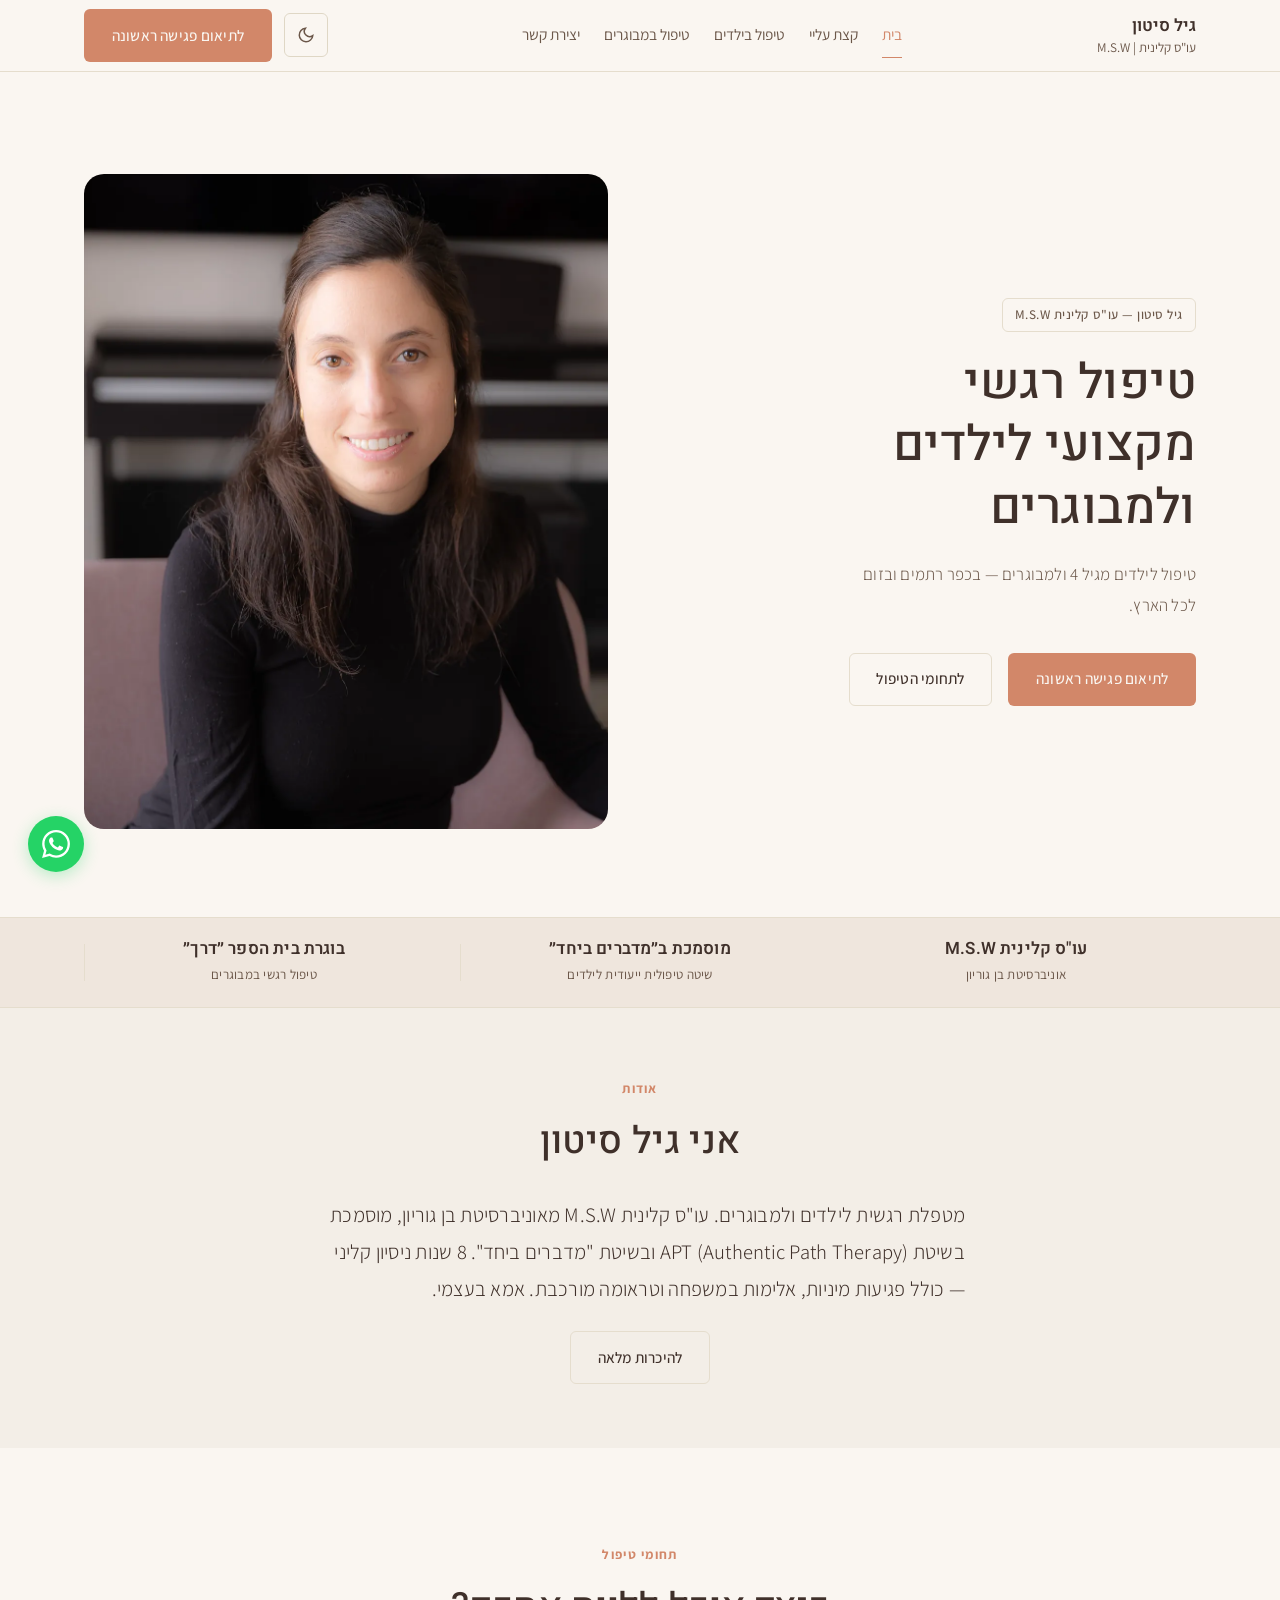
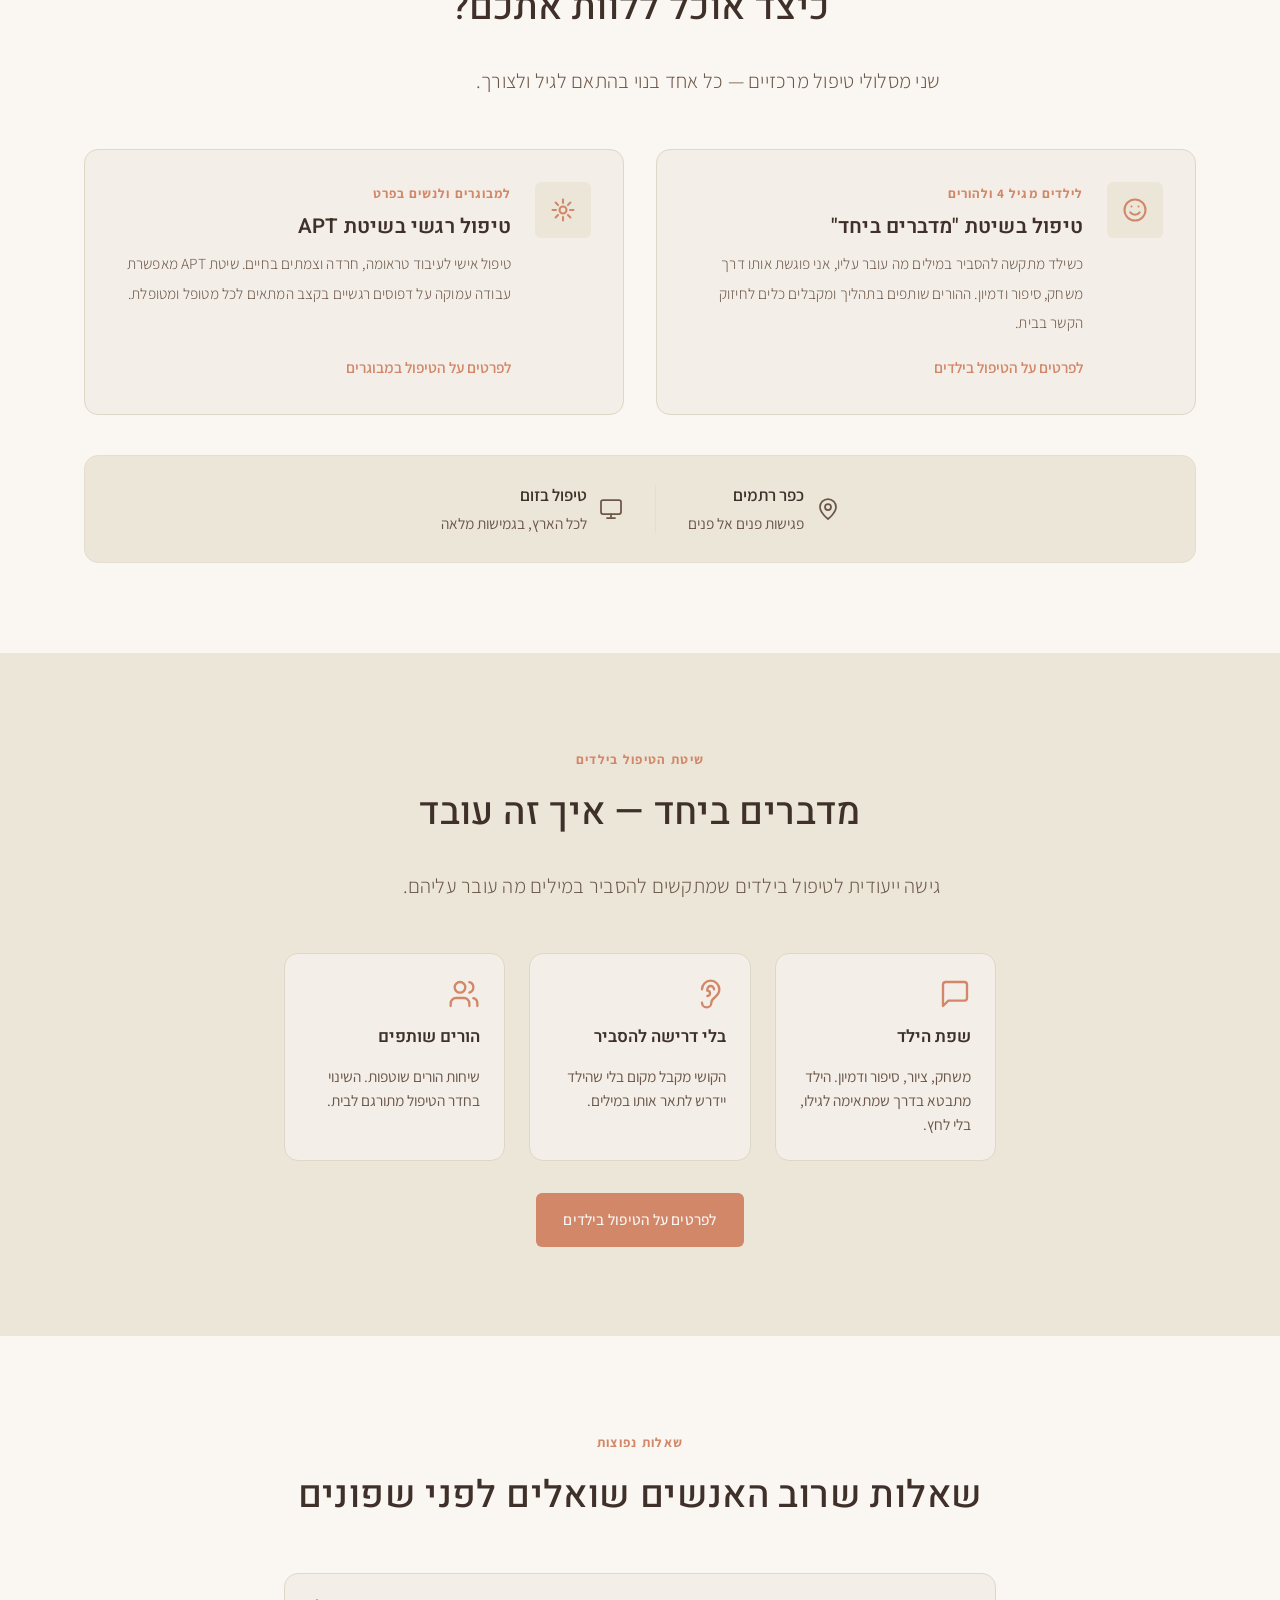
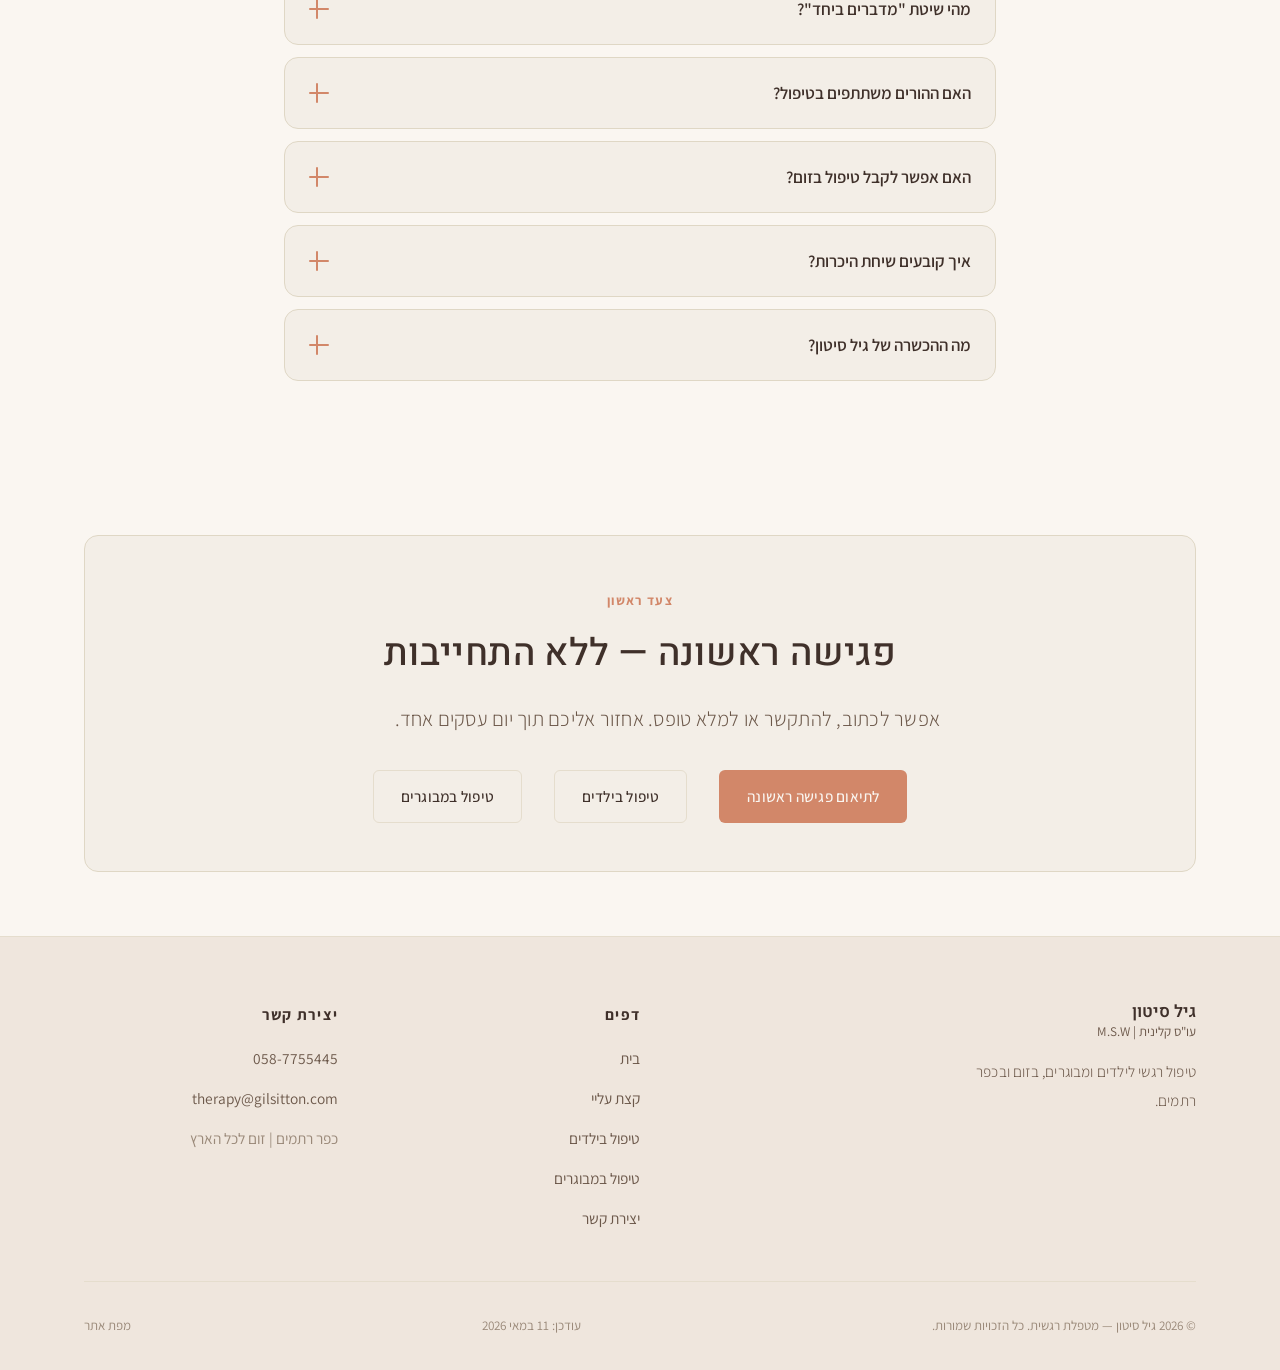
==== commit 6118f2ee: "refactor: full site redesign — design system, SVG icons, copy refresh, mailto fallback Major design " ====
--- a/index.html
+++ b/index.html
@@ -12,27 +12,44 @@
   <meta charset="UTF-8">
   <meta name="viewport" content="width=device-width, initial-scale=1.0">
   <title>גיל סיטון — עובדת סוציאלית קלינית M.S.W | טיפול רגשי, הדרכת הורים וטראומה</title>
-  <meta name="description" content="גיל סיטון, עובדת סוציאלית קלינית M.S.W. קליניקה מקצועית וחמה המציעה טיפול רגשי לילדים, הדרכת הורים, וטיפול במבוגרים בדגש על עיבוד טראומה. בזום וביישוב רתמים.">
+  <meta name="description" content="גיל סיטון, עובדת סוציאלית קלינית M.S.W. קליניקה מקצועית וחמה המציעה טיפול רגשי לילדים, הדרכת הורים, וטיפול במבוגרים בדגש על עיבוד טראומה. בזום ובכפר רתמים.">
   <link rel="canonical" href="https://gilsitton.com/">
   <meta property="og:title" content="גיל סיטון — מטפלת רגשית לילדים ומבוגרים">
-  <meta property="og:description" content="טיפול רגשי חם ומקצועי בשיטת מדברים ביחד — לילדים מגיל 4 ולמבוגרים. בזום ובמרפאה ביישוב רתמים.">
+  <meta property="og:description" content="טיפול רגשי חם ומקצועי בשיטת מדברים ביחד — לילדים מגיל 4 ולמבוגרים. בזום ובמרפאה בכפר רתמים.">
   <meta property="og:image" content="https://gilsitton.com/assets/images/og/home.jpg">
   <meta property="og:locale" content="he_IL">
   <meta property="og:type" content="website">
   <meta name="twitter:card" content="summary_large_image">
   <meta name="twitter:title" content="גיל סיטון — מטפלת רגשית">
-  <meta name="twitter:description" content="טיפול רגשי לילדים ומבוגרים בזום ובמרפאה ביישוב רתמים.">
+  <meta name="twitter:description" content="טיפול רגשי לילדים ומבוגרים בזום ובמרפאה בכפר רתמים.">
+
+  <!-- Geo / Authorship / Crawler hints (SEO + AI search) -->
+  <meta name="author" content="גיל סיטון">
+  <meta name="geo.region" content="IL">
+  <meta name="geo.placename" content="כפר רתמים">
+  <meta name="geo.position" content="30.9700;35.1700">
+  <meta name="ICBM" content="30.9700, 35.1700">
+  <meta name="theme-color" content="#D28769">
+  <meta name="robots" content="index, follow, max-image-preview:large, max-snippet:-1, max-video-preview:-1">
+  <meta property="article:modified_time" content="2026-05-11">
+  <link rel="alternate" hreflang="he-IL" href="https://gilsitton.com/">
+  <link rel="alternate" hreflang="x-default" href="https://gilsitton.com/">
+
+  <!-- Fonts -->
   <link rel="preconnect" href="https://fonts.googleapis.com">
   <link rel="preconnect" href="https://fonts.gstatic.com" crossorigin>
-  <link href="https://fonts.googleapis.com/css2?family=Heebo:wght@300;400;500;600&family=Assistant:wght@300;400;500&display=swap&subset=hebrew" rel="stylesheet">
-    <link rel="preconnect" href="https://fonts.googleapis.com">
-  <link rel="preconnect" href="https://fonts.gstatic.com" crossorigin>
+  <link rel="stylesheet" href="https://fonts.googleapis.com/css2?family=Heebo:wght@300;400;500;600&family=Assistant:wght@300;400;500&display=swap&subset=hebrew">
+
+  <!-- Favicon -->
+  <link rel="icon" type="image/svg+xml" href="assets/images/logo.svg">
+  <link rel="apple-touch-icon" href="assets/images/logo.svg">
+
+  <!-- Prevent dark-mode flash: set theme before CSS evaluates -->
+  <script>(function(){try{var t=localStorage.getItem('theme');if(t==='dark')document.documentElement.setAttribute('data-theme','dark');}catch(e){}})();</script>
+
+  <!-- Site styles -->
   <link rel="stylesheet" href="assets/css/tokens.css">
-    <link rel="preconnect" href="https://fonts.googleapis.com">
-  <link rel="preconnect" href="https://fonts.gstatic.com" crossorigin>
   <link rel="stylesheet" href="assets/css/base.css">
-    <link rel="preconnect" href="https://fonts.googleapis.com">
-  <link rel="preconnect" href="https://fonts.gstatic.com" crossorigin>
   <link rel="stylesheet" href="assets/css/components.css">
 </head>
 <body>
@@ -44,7 +61,7 @@
   <div class="container nav-inner">
     <a href="index.html" class="nav-logo" aria-label="גיל סיטון — דף הבית">
       גיל סיטון
-      <span>עו"ס קלינית ומטפלת רגשית | M.S.W</span>
+      <span>עו"ס קלינית | M.S.W</span>
     </a>
     <nav class="nav-links" role="navigation" aria-label="ניווט ראשי">
       <a href="index.html" class="active">בית</a>
@@ -58,7 +75,7 @@
         <svg class="icon-moon" width="18" height="18" viewBox="0 0 24 24" fill="none" stroke="currentColor" stroke-width="2" aria-hidden="true"><path d="M21 12.79A9 9 0 1111.21 3a7 7 0 009.79 9.79z"/></svg>
         <svg class="icon-sun" width="18" height="18" viewBox="0 0 24 24" fill="none" stroke="currentColor" stroke-width="2" aria-hidden="true"><circle cx="12" cy="12" r="5"/><line x1="12" y1="1" x2="12" y2="3"/><line x1="12" y1="21" x2="12" y2="23"/><line x1="4.22" y1="4.22" x2="5.64" y2="5.64"/><line x1="18.36" y1="18.36" x2="19.78" y2="19.78"/><line x1="1" y1="12" x2="3" y2="12"/><line x1="21" y1="12" x2="23" y2="12"/></svg>
       </button>
-      <a href="contact.html" class="btn btn-primary">לשיחת היכרות</a>
+      <a href="contact.html" class="btn btn-primary">לתיאום פגישה ראשונה</a>
       <button class="hamburger" aria-expanded="false" aria-label="פתיחת תפריט" aria-controls="mobile-nav">
         <span></span><span></span><span></span>
       </button>
@@ -71,7 +88,7 @@
   <a href="children-therapy.html">טיפול בילדים</a>
   <a href="adult-therapy.html">טיפול במבוגרים</a>
   <a href="contact.html">יצירת קשר</a>
-  <a href="contact.html" class="btn btn-primary mt-4">לשיחת היכרות</a>
+  <a href="contact.html" class="btn btn-primary mt-4">לתיאום פגישה ראשונה</a>
 </nav>
 
 <main id="main-content">
@@ -82,31 +99,54 @@
       <div class="hero-content">
         <div class="hero-badge">גיל סיטון — עו"ס קלינית M.S.W</div>
         <h1 class="hero-title" id="hero-heading">
-          להחזיר את השקט הביתה, ואת הביטחון פנימה
+          טיפול רגשי מקצועי לילדים ולמבוגרים
         </h1>
         <p class="hero-subtitle">
-          מרחב קליני עמוק ורגיש לעיבוד טראומה, משברים וקשיים רגשיים. ליווי מקצועי למבוגרים ולילדים (מגיל 4) ביישוב רתמים ובזום.
+          טיפול לילדים מגיל 4 ולמבוגרים — בכפר רתמים ובזום לכל הארץ.
         </p>
         <div class="hero-actions">
-          <a href="https://wa.me/972587755445?text=שלום+גיל,+אני+רוצה+לתאם+שיחת+היכרות" class="btn btn-primary btn-lg">לתיאום שיחת היכרות בוואטסאפ</a>
-          <a href="#services-heading" class="btn btn-ghost">למסלולי הטיפול ↓</a>
+          <a href="https://wa.me/972587755445?text=שלום+גיל,+אני+רוצה+לתאם+פגישה+ראשונה" class="btn btn-primary btn-lg">לתיאום פגישה ראשונה</a>
+          <a href="#services-heading" class="btn btn-ghost">לתחומי הטיפול</a>
         </div>
       </div>
       <div class="hero-image">
-        <img src="assets/images/ui/gil-hero.jpg" alt="גיל סיטון, עובדת סוציאלית קלינית M.S.W ומטפלת רגשית המומחית בהדרכת הורים וטיפול בטראומה" width="480" height="600" loading="eager" style="object-fit:cover;border-radius:var(--radius-2xl);">
-      </div>
+        <picture>
+          <source srcset="assets/images/ui/gil-hero.webp" type="image/webp">
+          <img src="assets/images/ui/gil-hero.jpg" alt="גיל סיטון, עובדת סוציאלית קלינית M.S.W ומטפלת רגשית המומחית בהדרכת הורים וטיפול בטראומה" width="480" height="600" loading="eager" fetchpriority="high" decoding="async" style="object-fit:cover;border-radius:var(--radius-2xl);">
+        </picture>
+      </div>
+    </div>
+  </section>
+
+  <!-- ============ TRUST STRIP ============ -->
+  <section class="trust-strip" aria-label="הסמכות וניסיון מקצועי">
+    <div class="container">
+      <ul class="trust-strip__list">
+        <li class="trust-strip__item">
+          <strong>עו"ס קלינית M.S.W</strong>
+          <span>אוניברסיטת בן גוריון</span>
+        </li>
+        <li class="trust-strip__item">
+          <strong>מוסמכת ב״מדברים ביחד״</strong>
+          <span>שיטה טיפולית ייעודית לילדים</span>
+        </li>
+        <li class="trust-strip__item">
+          <strong>בוגרת בית הספר ״דרך״</strong>
+          <span>טיפול רגשי במבוגרים</span>
+        </li>
+      </ul>
     </div>
   </section>
 
   <!-- ============ ABOUT TEASER ============ -->
   <section class="section section--sm bg-surface" aria-labelledby="about-teaser-heading">
     <div class="container container--narrow text-center reveal">
-      <span class="section-label">קצת עליי</span>
-      <h2 class="section-title" id="about-teaser-heading">אני גיל — עו"ס קלינית M.S.W</h2>
+      <span class="section-label">אודות</span>
+      <h2 class="section-title" id="about-teaser-heading">אני גיל סיטון</h2>
       <p class="text-lg mb-6 text-default" style="margin-inline:auto;max-width:65ch;">
-        מטפלת רגשית לילדים ולמבוגרים, מוסמכת בשיטת "מדברים ביחד" ובוגרת שיטת "דרך". העבודה שלי משלבת הכשרה קלינית מעמיקה, ניסיון מקצועי רב-שנתי, ונוכחות אנושית יציבה. לפני הכל — אני גם אמא, ומכירה מקרוב את הדאגות של עולם ההורות.
+        מטפלת רגשית לילדים ולמבוגרים. עו"ס קלינית M.S.W מאוניברסיטת בן גוריון, מוסמכת בשיטת APT (Authentic Path Therapy) ובשיטת "מדברים ביחד". 8 שנות ניסיון קליני — כולל פגיעות מיניות, אלימות במשפחה וטראומה מורכבת. אמא בעצמי.
       </p>
-      <a href="about.html" class="btn btn-ghost">להיכרות מלאה איתי ←</a>
+      <a href="about.html" class="btn btn-ghost">להיכרות מלאה</a>
     </div>
   </section>
 
@@ -121,26 +161,30 @@
 
       <div class="services-showcase">
         <a href="children-therapy.html" class="service-showcase-card reveal">
-          <div class="service-showcase-card__icon">🧸</div>
+          <div class="service-showcase-card__icon" aria-hidden="true">
+            <svg viewBox="0 0 24 24" fill="none" stroke="currentColor" stroke-width="1.75" stroke-linecap="round" stroke-linejoin="round"><circle cx="12" cy="12" r="9"/><path d="M8 14s1.5 2 4 2 4-2 4-2"/><line x1="9" y1="9" x2="9.01" y2="9"/><line x1="15" y1="9" x2="15.01" y2="9"/></svg>
+          </div>
           <div class="service-showcase-card__body">
-            <div class="service-showcase-card__label">לילדים (0-8) ולהורים</div>
+            <div class="service-showcase-card__label">לילדים מגיל 4 ולהורים</div>
             <h3 class="service-showcase-card__title">טיפול בשיטת "מדברים ביחד"</h3>
             <p class="service-showcase-card__desc">
-              כשילד חווה הצפה, פחדים או קושי חברתי, הוא לא תמיד יודע להסביר. אנחנו נשתמש בשפת המשחק והדמיון כדי לעזור לו לבטא את עצמו, בזמן שאתם מקבלים כלים לחיזוק הקשר בבית.
+              כשילד מתקשה להסביר במילים מה עובר עליו, אני פוגשת אותו דרך משחק, סיפור ודמיון. ההורים שותפים בתהליך ומקבלים כלים לחיזוק הקשר בבית.
             </p>
-            <span class="service-showcase-card__cta">איך זה עובד? ←</span>
+            <span class="service-showcase-card__cta">לפרטים על הטיפול בילדים</span>
           </div>
         </a>
 
         <a href="adult-therapy.html" class="service-showcase-card reveal">
-          <div class="service-showcase-card__icon">🌸</div>
+          <div class="service-showcase-card__icon" aria-hidden="true">
+            <svg viewBox="0 0 24 24" fill="none" stroke="currentColor" stroke-width="1.75" stroke-linecap="round" stroke-linejoin="round"><circle cx="12" cy="12" r="3"/><path d="M12 3v3"/><path d="M12 18v3"/><path d="M21 12h-3"/><path d="M6 12H3"/><path d="M18.36 5.64l-2.12 2.12"/><path d="M7.76 16.24l-2.12 2.12"/><path d="M18.36 18.36l-2.12-2.12"/><path d="M7.76 7.76L5.64 5.64"/></svg>
+          </div>
           <div class="service-showcase-card__body">
             <div class="service-showcase-card__label">למבוגרים ולנשים בפרט</div>
-            <h3 class="service-showcase-card__title">טיפול רגשי בשיטת "הדרך"</h3>
+            <h3 class="service-showcase-card__title">טיפול רגשי בשיטת APT</h3>
             <p class="service-showcase-card__desc">
-              מרחב אישי לעיבוד טראומות, חרדות וצמתים בחיים. בגישה רכה אך מקצועית, נלמד לשחרר דפוסים חוסמים, להקשיב מחדש לצרכים שלך ולמצוא את הכוח לצמוח מתוך הכאב.
+              טיפול אישי לעיבוד טראומה, חרדה וצמתים בחיים. שיטת APT מאפשרת עבודה עמוקה על דפוסים רגשיים בקצב המתאים לכל מטופל ומטופלת.
             </p>
-            <span class="service-showcase-card__cta">על הטיפול במבוגרים ←</span>
+            <span class="service-showcase-card__cta">לפרטים על הטיפול במבוגרים</span>
           </div>
         </a>
       </div>
@@ -148,15 +192,19 @@
       <!-- location strip -->
       <div class="location-strip reveal">
         <div class="location-item">
-          <span class="location-item__icon">📍</span>
+          <span class="location-item__icon" aria-hidden="true">
+            <svg viewBox="0 0 24 24" fill="none" stroke="currentColor" stroke-width="1.75" stroke-linecap="round" stroke-linejoin="round"><path d="M20 10c0 6-8 12-8 12s-8-6-8-12a8 8 0 0 1 16 0Z"/><circle cx="12" cy="10" r="3"/></svg>
+          </span>
           <div>
-            <strong>יישוב רתמים</strong>
+            <strong>כפר רתמים</strong>
             <span>פגישות פנים אל פנים</span>
           </div>
         </div>
         <div class="location-divider" aria-hidden="true"></div>
         <div class="location-item">
-          <span class="location-item__icon">💻</span>
+          <span class="location-item__icon" aria-hidden="true">
+            <svg viewBox="0 0 24 24" fill="none" stroke="currentColor" stroke-width="1.75" stroke-linecap="round" stroke-linejoin="round"><rect width="20" height="14" x="2" y="3" rx="2"/><line x1="8" x2="16" y1="21" y2="21"/><line x1="12" x2="12" y1="17" y2="21"/></svg>
+          </span>
           <div>
             <strong>טיפול בזום</strong>
             <span>לכל הארץ, בגמישות מלאה</span>
@@ -167,44 +215,40 @@
   </section>
 
   <!-- ============ מדברים ביחד ============ -->
-  <section class="section medabrim-section bg-surface-2" aria-labelledby="medabrim-heading">
-    <div class="container">
-      <div class="medabrim-inner">
-        <div class="medabrim-text reveal">
-          <span class="section-label">שיטת הטיפול</span>
-          <h2 class="section-title" id="medabrim-heading">גישה טיפולית לילדים שמתקשים להסביר מה עובר עליהם</h2>
-          <p class="mb-4">
-            לא כל ילד מצליח להסביר במילים מה עובר עליו. לפעמים הקושי יוצא דרך התנהגות, פחדים, כעס, הסתגרות או מתח בגוף.
-          </p>
-          <p class="mb-4">
-            בשיטת "מדברים ביחד" אני משתמשת במשחק, דמיון ושיחה כדי לאפשר לילד לבטא ולעבד את מה שקשה לו, בלי לדרוש ממנו ניסוח שעדיין לא זמין לו.
-          </p>
-          <p class="mb-6">
-            ולא פחות חשוב: <strong>ההורה הוא חלק מהתהליך</strong>. לא צופה מהחוץ — שותף אמיתי. בשיחות ההורים אנחנו מבינים יחד, ומחזקים את הקשר הכי חשוב בחיי הילד.
-          </p>
-          <div class="medabrim-tags">
-            <span class="badge">ילדים שחוו אירועים קשים</span>
-            <span class="badge">חרדה ולחץ</span>
-            <span class="badge">קשיים חברתיים</span>
-            <span class="badge">שינויים משפחתיים</span>
-            <span class="badge">ליווי הורים</span>
-          </div>
-          <a href="children-therapy.html" class="btn btn-primary mt-8">לפרטים ←</a>
-        </div>
-        <div class="medabrim-visual reveal" aria-hidden="true">
-          <div class="medabrim-bubble">
-            <div class="medabrim-bubble__quote">"הוא התחיל לספר לי דברים שמעולם לא ידעתי שמרגיש"</div>
-            <div class="medabrim-bubble__source">— הורה לאחר 3 חודשי טיפול</div>
-          </div>
-          <div class="medabrim-bubble medabrim-bubble--alt">
-            <div class="medabrim-bubble__quote">"היא נכנסה לשיחה בצעצוע — ויצאה ממנה קצת יותר רגועה"</div>
-            <div class="medabrim-bubble__source">— אמא לבת בת 6</div>
-          </div>
-          <div class="medabrim-bubble">
-            <div class="medabrim-bubble__quote">"הרגשתי שסוף סוף מישהו מבין אותו, לא רק מנסה לתקן"</div>
-            <div class="medabrim-bubble__source">— אבא לבן בן 9</div>
-          </div>
-        </div>
+  <section class="section bg-surface-2" aria-labelledby="medabrim-heading">
+    <div class="container container--narrow">
+      <div class="section-header reveal">
+        <span class="section-label">שיטת הטיפול בילדים</span>
+        <h2 class="section-title" id="medabrim-heading">מדברים ביחד — איך זה עובד</h2>
+        <p class="section-subtitle">גישה ייעודית לטיפול בילדים שמתקשים להסביר במילים מה עובר עליהם.</p>
+      </div>
+
+      <div class="method-pillars reveal">
+        <div class="method-pillar">
+          <span class="method-pillar__icon" aria-hidden="true">
+            <svg viewBox="0 0 24 24" fill="none" stroke="currentColor" stroke-width="1.75" stroke-linecap="round" stroke-linejoin="round"><path d="M21 15a2 2 0 0 1-2 2H7l-4 4V5a2 2 0 0 1 2-2h14a2 2 0 0 1 2 2z"/></svg>
+          </span>
+          <div class="method-pillar__title">שפת הילד</div>
+          <div class="method-pillar__desc">משחק, ציור, סיפור ודמיון. הילד מתבטא בדרך שמתאימה לגילו, בלי לחץ.</div>
+        </div>
+        <div class="method-pillar">
+          <span class="method-pillar__icon" aria-hidden="true">
+            <svg viewBox="0 0 24 24" fill="none" stroke="currentColor" stroke-width="1.75" stroke-linecap="round" stroke-linejoin="round"><path d="M6 8.5a6.5 6.5 0 1 1 13 0c0 6-6 6-6 10a3.5 3.5 0 1 1-7 0"/><path d="M15 8.5a2.5 2.5 0 0 0-5 0v1a2 2 0 1 1 0 4"/></svg>
+          </span>
+          <div class="method-pillar__title">בלי דרישה להסביר</div>
+          <div class="method-pillar__desc">הקושי מקבל מקום בלי שהילד יידרש לתאר אותו במילים.</div>
+        </div>
+        <div class="method-pillar">
+          <span class="method-pillar__icon" aria-hidden="true">
+            <svg viewBox="0 0 24 24" fill="none" stroke="currentColor" stroke-width="1.75" stroke-linecap="round" stroke-linejoin="round"><path d="M16 21v-2a4 4 0 0 0-4-4H6a4 4 0 0 0-4 4v2"/><circle cx="9" cy="7" r="4"/><path d="M22 21v-2a4 4 0 0 0-3-3.87"/><path d="M16 3.13a4 4 0 0 1 0 7.75"/></svg>
+          </span>
+          <div class="method-pillar__title">הורים שותפים</div>
+          <div class="method-pillar__desc">שיחות הורים שוטפות. השינוי בחדר הטיפול מתורגם לבית.</div>
+        </div>
+      </div>
+
+      <div class="text-center mt-8">
+        <a href="children-therapy.html" class="btn btn-primary">לפרטים על הטיפול בילדים</a>
       </div>
     </div>
   </section>
@@ -220,35 +264,35 @@
         <div class="faq-item reveal">
           <button class="faq-question" aria-expanded="false">
             מהי שיטת "מדברים ביחד"?
-            <svg class="faq-chevron" viewBox="0 0 24 24" fill="none" stroke="currentColor" stroke-width="2" aria-hidden="true"><polyline points="6 9 12 15 18 9"/></svg>
+            <span class="faq-icon" aria-hidden="true"></span>
           </button>
           <div class="faq-answer" role="region">גישה טיפולית לילדים המשתמשת בשפת הדמיון, הסיפור והמשחק לעיבוד רגשי. הילד מתבטא בדרכו הטבעית — ובכך מגיע לרגשות עמוקים בלי לחץ ובלי עימות ישיר.</div>
         </div>
         <div class="faq-item reveal">
           <button class="faq-question" aria-expanded="false">
             האם ההורים משתתפים בטיפול?
-            <svg class="faq-chevron" viewBox="0 0 24 24" fill="none" stroke="currentColor" stroke-width="2" aria-hidden="true"><polyline points="6 9 12 15 18 9"/></svg>
+            <span class="faq-icon" aria-hidden="true"></span>
           </button>
           <div class="faq-answer" role="region">כן — ליווי הורים הוא חלק אינטגרלי. לאורך הטיפול נקיים שיחות הורים כדי לשתף, להדריך, ולחזק את הקשר בין ההורה לילד.</div>
         </div>
         <div class="faq-item reveal">
           <button class="faq-question" aria-expanded="false">
             האם אפשר לקבל טיפול בזום?
-            <svg class="faq-chevron" viewBox="0 0 24 24" fill="none" stroke="currentColor" stroke-width="2" aria-hidden="true"><polyline points="6 9 12 15 18 9"/></svg>
+            <span class="faq-icon" aria-hidden="true"></span>
           </button>
           <div class="faq-answer" role="region">כן — גיל מעניקה טיפול בזום לכל הארץ, לילדים ולמבוגרים כאחד. הטיפול יעיל ומאפשר גמישות מרבית.</div>
         </div>
         <div class="faq-item reveal">
           <button class="faq-question" aria-expanded="false">
             איך קובעים שיחת היכרות?
-            <svg class="faq-chevron" viewBox="0 0 24 24" fill="none" stroke="currentColor" stroke-width="2" aria-hidden="true"><polyline points="6 9 12 15 18 9"/></svg>
+            <span class="faq-icon" aria-hidden="true"></span>
           </button>
           <div class="faq-answer" role="region">פשוט מאוד — שולחים הודעה בוואטסאפ, מתקשרים, או ממלאים את הטופס. אחרי הפנייה נקבע שיחת היכרות קצרה ללא התחייבות.</div>
         </div>
         <div class="faq-item reveal">
           <button class="faq-question" aria-expanded="false">
             מה ההכשרה של גיל סיטון?
-            <svg class="faq-chevron" viewBox="0 0 24 24" fill="none" stroke="currentColor" stroke-width="2" aria-hidden="true"><polyline points="6 9 12 15 18 9"/></svg>
+            <span class="faq-icon" aria-hidden="true"></span>
           </button>
           <div class="faq-answer" role="region">גיל היא עובדת סוציאלית קלינית M.S.W, מטפלת מוסמכת בשיטת "מדברים ביחד", ובוגרת בית הספר למטפלים בשיטת "דרך". לצד ההכשרה — גם אמא.</div>
         </div>
@@ -260,11 +304,11 @@
   <section class="section section--sm" aria-labelledby="cta-home">
     <div class="container">
       <div class="cta-banner reveal">
-        <span class="section-label">מוכנים להתחיל?</span>
-        <h2 class="section-title" id="cta-home">הצעד הראשון הוא הכי קשה — ואני כאן</h2>
-        <p class="section-subtitle">אפשר לכתוב, להתקשר, או למלא טופס. כל דרך נוחה לכם.</p>
+        <span class="section-label">צעד ראשון</span>
+        <h2 class="section-title" id="cta-home">פגישה ראשונה — ללא התחייבות</h2>
+        <p class="section-subtitle">אפשר לכתוב, להתקשר או למלא טופס. אחזור אליכם תוך יום עסקים אחד.</p>
         <div class="flex-center-wrap gap-4 mt-8">
-          <a href="contact.html" class="btn btn-primary">לשיחת היכרות</a>
+          <a href="contact.html" class="btn btn-primary">לתיאום פגישה ראשונה</a>
           <a href="children-therapy.html" class="btn btn-ghost">טיפול בילדים</a>
           <a href="adult-therapy.html" class="btn btn-ghost">טיפול במבוגרים</a>
         </div>
@@ -274,22 +318,12 @@
 
 </main>
 
-<!-- FOOTER -->
-<section class="section section--sm bg-surface" aria-label="קריאה לפנייה">
-  <div class="container container--narrow text-center">
-    <p class="text-lg font-regular mb-6 text-default">אם משהו כאן הדהד — כדאי שנדבר.</p>
-    <div class="hero-cta-group flex-center">
-      <a href="https://wa.me/972587755445?text=שלום+גיל,+אני+רוצה+לשמוע+קצת+יותר" class="btn-whatsapp" target="_blank" rel="noopener noreferrer"><svg width="18" height="18" viewBox="0 0 24 24" fill="currentColor" aria-hidden="true"><path d="M17.472 14.382c-.297-.149-1.758-.867-2.03-.967-.273-.099-.471-.148-.67.15-.197.297-.767.966-.94 1.164-.173.199-.347.223-.644.075-.297-.15-1.255-.463-2.39-1.475-.883-.788-1.48-1.761-1.653-2.059-.173-.297-.018-.458.13-.606.134-.133.298-.347.446-.52.149-.174.198-.298.298-.497.099-.198.05-.371-.025-.52-.075-.149-.669-1.612-.916-2.207-.242-.579-.487-.5-.669-.51-.173-.008-.371-.01-.57-.01-.198 0-.52.074-.792.372-.272.297-1.04 1.016-1.04 2.479 0 1.462 1.065 2.875 1.213 3.074.149.198 2.096 3.2 5.077 4.487.709.306 1.262.489 1.694.625.712.227 1.36.195 1.871.118.571-.085 1.758-.719 2.006-1.413.248-.694.248-1.289.173-1.413-.074-.124-.272-.198-.57-.347m-5.421 7.403h-.004a9.87 9.87 0 01-5.031-1.378l-.361-.214-3.741.982.998-3.648-.235-.374a9.86 9.86 0 01-1.51-5.26c.001-5.45 4.436-9.884 9.888-9.884 2.64 0 5.122 1.03 6.988 2.898a9.825 9.825 0 012.893 6.994c-.003 5.45-4.437 9.884-9.885 9.884m8.413-18.297A11.815 11.815 0 0012.05 0C5.495 0 .16 5.335.157 11.892c0 2.096.547 4.142 1.588 5.945L.057 24l6.305-1.654a11.882 11.882 0 005.683 1.448h.005c6.554 0 11.89-5.335 11.893-11.893a11.821 11.821 0 00-3.48-8.413Z"/></svg>שלחי הודעה בוואטסאפ</a>
-      <a href="tel:0587755445" class="btn-phone">058-7755445</a>
-    </div>
-  </div>
-</section>
 <footer class="site-footer" role="contentinfo">
   <div class="container">
     <div class="footer-inner">
       <div class="footer-brand">
-        <a href="index.html" class="nav-logo">גיל סיטון<span>עו"ס קלינית ומטפלת רגשית | M.S.W</span></a>
-        <p class="footer-desc">מרחב בטוח לגדול, להרגיש ולהשתנות — לילדים ומבוגרים, בזום וביישוב רתמים.</p>
+        <a href="index.html" class="nav-logo">גיל סיטון<span>עו"ס קלינית | M.S.W</span></a>
+        <p class="footer-desc">טיפול רגשי לילדים ומבוגרים, בזום ובכפר רתמים.</p>
       </div>
       <div>
         <div class="footer-heading">דפים</div>
@@ -306,12 +340,13 @@
         <div class="footer-links">
           <a href="tel:0587755445">058-7755445</a>
           <a href="mailto:therapy@gilsitton.com">therapy@gilsitton.com</a>
-          <span class="text-sm text-faint">יישוב רתמים | זום לכל הארץ</span>
+          <span class="text-sm text-faint">כפר רתמים | זום לכל הארץ</span>
         </div>
       </div>
     </div>
     <div class="footer-bottom">
-      <span class="footer-copy">© 2025 גיל סיטון — מטפלת רגשית. כל הזכויות שמורות.</span>
+      <span class="footer-copy">© 2026 גיל סיטון — מטפלת רגשית. כל הזכויות שמורות.</span>
+      <time datetime="2026-05-11" class="text-xs text-faint">עודכן: 11 במאי 2026</time>
       <a href="sitemap.xml" class="text-xs text-faint">מפת אתר</a>
     </div>
   </div>
@@ -330,15 +365,13 @@
   </svg>
 </a>
 
-<!-- Mobile Sticky CTA -->
-<div class="mobile-sticky-cta" role="complementary" aria-label="יצירת קשר מהיר">
-  <a href="https://wa.me/972587755445?text=שלום+גיל,+אני+רוצה+לשמוע+קצת+יותר"
+<!-- Mobile Sticky CTA — single WhatsApp button -->
+<div class="mobile-sticky-cta mobile-sticky-cta--single" role="complementary" aria-label="יצירת קשר מהיר">
+  <a href="https://wa.me/972587755445?text=שלום+גיל,+אני+רוצה+לתאם+פגישה+ראשונה"
      class="mobile-sticky-cta__btn mobile-sticky-cta__btn--whatsapp"
-     target="_blank" rel="noopener noreferrer" aria-label="שלחי הודעה בוואטסאפ">
-    💬 וואטסאפ
-  </a>
-  <a href="tel:0587755445" class="mobile-sticky-cta__btn mobile-sticky-cta__btn--phone" aria-label="התקשרי">
-    📞 058-7755445
+     target="_blank" rel="noopener noreferrer" aria-label="פתיחת וואטסאפ לתיאום פגישה ראשונה">
+    <svg width="18" height="18" viewBox="0 0 24 24" fill="currentColor" aria-hidden="true"><path d="M17.472 14.382c-.297-.149-1.758-.867-2.03-.967-.273-.099-.471-.148-.67.15-.197.297-.767.966-.94 1.164-.173.199-.347.223-.644.075-.297-.15-1.255-.463-2.39-1.475-.883-.788-1.48-1.761-1.653-2.059-.173-.297-.018-.458.13-.606.134-.133.298-.347.446-.52.149-.174.198-.298.298-.497.099-.198.05-.371-.025-.52-.075-.149-.669-1.612-.916-2.207-.242-.579-.487-.5-.669-.51-.173-.008-.371-.01-.57-.01-.198 0-.52.074-.792.372-.272.297-1.04 1.016-1.04 2.479 0 1.462 1.065 2.875 1.213 3.074.149.198 2.096 3.2 5.077 4.487.709.306 1.262.489 1.694.625.712.227 1.36.195 1.871.118.571-.085 1.758-.719 2.006-1.413.248-.694.248-1.289.173-1.413-.074-.124-.272-.198-.57-.347m-5.421 7.403h-.004a9.87 9.87 0 01-5.031-1.378l-.361-.214-3.741.982.998-3.648-.235-.374a9.86 9.86 0 01-1.51-5.26c.001-5.45 4.436-9.884 9.888-9.884 2.64 0 5.122 1.03 6.988 2.898a9.825 9.825 0 012.893 6.994c-.003 5.45-4.437 9.884-9.885 9.884m8.413-18.297A11.815 11.815 0 0012.05 0C5.495 0 .16 5.335.157 11.892c0 2.096.547 4.142 1.588 5.945L.057 24l6.305-1.654a11.882 11.882 0 005.683 1.448h.005c6.554 0 11.89-5.335 11.893-11.893a11.821 11.821 0 00-3.48-8.413Z"/></svg>
+    לתיאום פגישה ראשונה בוואטסאפ
   </a>
 </div>
 </body>
--- a/assets/css/tokens.css
+++ b/assets/css/tokens.css
@@ -5,23 +5,23 @@
 
 :root,
 [data-theme="light"] {
-  /* Impeccable Premium Palette (OKLCH) */
-  --color-primary: oklch(0.68 0.09 45); /* Soft dusty Terracotta */
-  --color-primary-hover: oklch(0.63 0.09 45);
-  --color-primary-highlight: oklch(0.68 0.09 45 / 0.15);
-  --color-bg: oklch(0.98 0.01 80); /* Warm Cream */
-  --color-surface: oklch(0.96 0.01 90); /* Soft Sage/Taupe surface */
-  --color-surface-2: oklch(0.94 0.02 110);
+  /* Premium Palette — HEX (universal browser support, including iOS Safari ≤15) */
+  --color-primary: #D28769;          /* Soft dusty Terracotta — brand spec */
+  --color-primary-hover: #C37658;
+  --color-primary-highlight: rgba(210, 135, 105, 0.15);
+  --color-bg: #FAF6F1;               /* Warm Cream */
+  --color-surface: #F3EEE7;          /* Soft Sage/Taupe surface */
+  --color-surface-2: #ECE6D9;
   --color-surface-offset:  #EFE6DD;
   --color-surface-dynamic: #E8DDD2;
-  --color-divider: oklch(0.90 0.02 90);
-  --color-border: oklch(0.90 0.02 90);
+  --color-divider: #E5DDCD;
+  --color-border: #DFD7C5;
 
   /* --- Text --- */
-  --color-text: oklch(0.30 0.02 40); /* Deep warm Espresso */
-  --color-text-muted: oklch(0.48 0.02 40);
-  --color-text-faint: oklch(0.65 0.02 40);
-  --color-text-inverse: oklch(0.98 0.01 80);
+  --color-text: #3F302A;             /* Deep warm Espresso */
+  --color-text-muted: #6B5749;
+  --color-text-faint: #9A8979;
+  --color-text-inverse: #FAF6F1;
 
   /* --- Primary (Terracotta Salmon) --- */
   /* (Legacy HEX values replaced by OKLCH above) */
--- a/assets/css/base.css
+++ b/assets/css/base.css
@@ -3,10 +3,9 @@
    גיל סיטון — מטפלת רגשית
    ============================================================= */
 
-/* ========================
-   Google Fonts Import
-   ======================== */
-@import url('https://fonts.googleapis.com/css2?family=Heebo:wght@300;400;500;600;700&family=Assistant:wght@300;400;500;600&display=swap&subset=hebrew');
+/* Fonts are loaded via <link rel="stylesheet"> in every page's <head>.
+   Do not @import here — @import inside CSS is render-blocking and
+   serialized after the stylesheet itself downloads. */
 
 /* ========================
    Reset & Box Model
@@ -253,18 +252,15 @@
 }
 
 /* ========================
-   Animate on Scroll
+   Animate on Scroll — single subtle fade per section
    ======================== */
 .reveal {
   opacity: 0;
-  transform: translateY(24px);
-  transition: opacity var(--transition-slow),
-              transform var(--transition-slow);
+  transition: opacity 600ms ease-out;
 }
 
 .reveal.is-visible {
   opacity: 1;
-  transform: translateY(0);
 }
 
 /* ========================
@@ -289,6 +285,28 @@
 .text-faint { color: var(--color-text-faint); }
 
 /* ========================
+   Reduced Motion
+   ======================== */
+@media (prefers-reduced-motion: reduce) {
+  html { scroll-behavior: auto; }
+  .reveal {
+    opacity: 1;
+    transform: none;
+    transition: none;
+  }
+  .whatsapp-float {
+    animation: none;
+  }
+  *,
+  *::before,
+  *::after {
+    animation-duration: 0.001ms !important;
+    animation-iteration-count: 1 !important;
+    transition-duration: 0.001ms !important;
+  }
+}
+
+/* ========================
    Responsive Breakpoints Reference
    (mobile-first)
    xs:  320px
--- a/assets/css/components.css
+++ b/assets/css/components.css
@@ -474,9 +474,12 @@
   max-width: 60ch;
 }
 
-.section-header { margin-bottom: 3rem; }
-.section-header--center { text-align: center; }
-.section-header--center .section-subtitle { margin-inline: auto; }
+.section-header {
+  margin-bottom: 3rem;
+  text-align: center;
+}
+.section-header .section-subtitle { margin-inline: auto; }
+.section-header--center { text-align: center; } /* legacy alias */
 
 .section-title { margin-bottom: 1.5rem; }
 .section-subtitle { margin-top: 1rem; }
@@ -517,7 +520,11 @@
   display: flex;
   align-items: center;
   justify-content: center;
-  font-size: 1.5rem;
+  color: var(--color-primary);
+}
+.service-card__icon svg {
+  width: 30px;
+  height: 30px;
 }
 
 .service-card__title {
@@ -816,8 +823,18 @@
 }
 
 .value-icon {
-  font-size: 2.5rem;
+  width: 40px;
+  height: 40px;
+  margin-inline: auto;
   margin-bottom: var(--space-4);
+  color: var(--color-primary);
+  display: flex;
+  align-items: center;
+  justify-content: center;
+}
+.value-icon svg {
+  width: 100%;
+  height: 100%;
 }
 
 .value-title {
@@ -898,9 +915,18 @@
 }
 
 .info-item__icon {
-  font-size: 1.4rem;
+  width: 26px;
+  height: 26px;
   flex-shrink: 0;
   margin-top: 2px;
+  color: var(--color-primary);
+  display: inline-flex;
+  align-items: center;
+  justify-content: center;
+}
+.info-item__icon svg {
+  width: 100%;
+  height: 100%;
 }
 
 .info-item__text { font-size: var(--text-base); color: var(--color-text); }
@@ -935,16 +961,19 @@
 }
 
 .service-showcase-card__icon {
-  font-size: 1.8rem;
   flex-shrink: 0;
-  width: 48px;
-  height: 48px;
-  background-color: transparent;
-  border-radius: 0;
+  width: 56px;
+  height: 56px;
+  background-color: var(--color-surface-2);
+  border-radius: var(--radius-md);
   display: flex;
   align-items: center;
   justify-content: center;
-  color: var(--color-text-muted);
+  color: var(--color-primary);
+}
+.service-showcase-card__icon svg {
+  width: 28px;
+  height: 28px;
 }
 
 .service-showcase-card__body {
@@ -1007,7 +1036,17 @@
 }
 
 .location-item__icon {
-  font-size: 1.4rem;
+  width: 24px;
+  height: 24px;
+  color: var(--color-primary);
+  flex-shrink: 0;
+  display: inline-flex;
+  align-items: center;
+  justify-content: center;
+}
+.location-item__icon svg {
+  width: 100%;
+  height: 100%;
 }
 
 .location-item strong {
@@ -1166,6 +1205,7 @@
   background: var(--color-bg);
   border-top: 1px solid var(--color-divider);
   padding: 0.75rem 1rem;
+  padding-bottom: calc(0.75rem + env(safe-area-inset-bottom, 0px));
   gap: 0.75rem;
   box-shadow: 0 -4px 20px rgba(45, 35, 32, 0.08);
 }
@@ -1176,7 +1216,7 @@
   }
 
   body {
-    padding-bottom: 80px;
+    padding-bottom: calc(80px + env(safe-area-inset-bottom, 0px));
   }
 }
 
@@ -1236,7 +1276,7 @@
   }
 }
 
-/* === WhatsApp Floating Button === */
+/* === WhatsApp Floating Button (desktop only) === */
 .whatsapp-float {
   position: fixed;
   bottom: 28px;
@@ -1249,20 +1289,338 @@
   display: flex;
   align-items: center;
   justify-content: center;
-  box-shadow: 0 4px 20px rgba(37, 211, 102, 0.4);
+  box-shadow: 0 4px 16px rgba(37, 211, 102, 0.30);
   text-decoration: none;
   transition: transform 0.2s ease, box-shadow 0.2s ease;
-  animation: wa-pulse 2.5s infinite;
 }
 .whatsapp-float:hover {
-  transform: scale(1.08);
-  box-shadow: 0 6px 24px rgba(37, 211, 102, 0.5);
-}
-@keyframes wa-pulse {
-  0%   { box-shadow: 0 0 0 0 rgba(37, 211, 102, 0.4); }
-  70%  { box-shadow: 0 0 0 14px rgba(37, 211, 102, 0); }
-  100% { box-shadow: 0 0 0 0 rgba(37, 211, 102, 0); }
+  transform: scale(1.06);
+  box-shadow: 0 6px 22px rgba(37, 211, 102, 0.40);
 }
 @media (max-width: 768px) {
   .whatsapp-float { display: none; }
 }
+
+/* ========================
+   Trust Strip (credentials row under hero)
+   ======================== */
+.trust-strip {
+  background-color: var(--color-surface-offset);
+  border-block: 1px solid var(--color-divider);
+  padding-block: var(--space-5);
+}
+
+.trust-strip__list {
+  display: grid;
+  grid-template-columns: repeat(3, 1fr);
+  gap: var(--space-4);
+  align-items: center;
+}
+
+.trust-strip__item {
+  display: flex;
+  flex-direction: column;
+  gap: 2px;
+  padding-inline: var(--space-5);
+  text-align: center;
+  position: relative;
+}
+
+.trust-strip__item + .trust-strip__item::before {
+  content: "";
+  position: absolute;
+  inset-inline-end: 0;
+  top: 12%;
+  bottom: 12%;
+  width: 1px;
+  background-color: var(--color-divider);
+}
+
+.trust-strip__item strong {
+  font-family: var(--font-display);
+  font-size: var(--text-base);
+  font-weight: 600;
+  color: var(--color-text);
+  letter-spacing: 0.01em;
+  line-height: 1.35;
+}
+
+.trust-strip__item span {
+  font-size: var(--text-xs);
+  color: var(--color-text-muted);
+  letter-spacing: 0.02em;
+}
+
+@media (max-width: 640px) {
+  .trust-strip {
+    padding-block: var(--space-4);
+  }
+  .trust-strip__list {
+    grid-template-columns: 1fr;
+    gap: 0;
+  }
+  .trust-strip__item {
+    padding-block: var(--space-3);
+    padding-inline: 0;
+  }
+  .trust-strip__item + .trust-strip__item {
+    border-block-start: 1px solid var(--color-divider);
+  }
+  .trust-strip__item + .trust-strip__item::before {
+    display: none;
+  }
+}
+
+/* ========================
+   Generic Icon Wrapper
+   ======================== */
+.icon {
+  display: inline-flex;
+  width: 22px;
+  height: 22px;
+  flex-shrink: 0;
+  color: var(--color-primary);
+  align-items: center;
+  justify-content: center;
+}
+.icon svg {
+  width: 100%;
+  height: 100%;
+}
+.icon--sm { width: 16px; height: 16px; }
+.icon--lg { width: 32px; height: 32px; }
+
+/* ========================
+   Process Number Circle (replaces 1️⃣ 2️⃣ ...)
+   ======================== */
+.process-num {
+  width: 36px;
+  height: 36px;
+  border-radius: 50%;
+  background-color: var(--color-primary);
+  color: var(--color-text-inverse);
+  display: inline-flex;
+  align-items: center;
+  justify-content: center;
+  font-family: var(--font-display);
+  font-weight: 600;
+  font-size: var(--text-base);
+  line-height: 1;
+  flex-shrink: 0;
+  letter-spacing: 0;
+}
+
+/* ========================
+   Signs List ("5 signs" — children-therapy)
+   ======================== */
+.signs-list {
+  display: flex;
+  flex-direction: column;
+  gap: var(--space-3);
+  max-width: 720px;
+  margin-inline: auto;
+  list-style: none;
+  padding: 0;
+}
+
+.signs-list__item {
+  display: flex;
+  align-items: flex-start;
+  gap: var(--space-5);
+  padding: var(--space-5) var(--space-6);
+  background-color: var(--color-surface);
+  border-radius: var(--radius-lg);
+  border: 1px solid var(--color-border);
+  text-align: start;
+}
+
+.signs-list__num {
+  font-family: var(--font-display);
+  font-size: var(--text-xl);
+  font-weight: 700;
+  color: var(--color-primary);
+  min-width: 1.5em;
+  flex-shrink: 0;
+  line-height: 1.3;
+}
+
+.signs-list__text {
+  font-size: var(--text-base);
+  color: var(--color-text);
+  line-height: var(--leading-snug);
+  padding-top: 2px;
+  margin: 0;
+}
+
+/* ========================
+   FAQ Plus/Minus Toggle (replaces chevron)
+   ======================== */
+.faq-icon {
+  position: relative;
+  width: 20px;
+  height: 20px;
+  flex-shrink: 0;
+}
+
+.faq-icon::before,
+.faq-icon::after {
+  content: "";
+  position: absolute;
+  background-color: var(--color-primary);
+  border-radius: 2px;
+  transition: transform var(--transition-interactive);
+}
+
+/* horizontal bar — always visible */
+.faq-icon::before {
+  top: 50%;
+  inset-inline: 0;
+  height: 2px;
+  transform: translateY(-50%);
+}
+
+/* vertical bar — collapses when open */
+.faq-icon::after {
+  inset-inline-start: 50%;
+  top: 0;
+  bottom: 0;
+  width: 2px;
+  transform: translateX(-50%);
+}
+
+.faq-item.is-open .faq-icon::after {
+  transform: translateX(-50%) scaleY(0);
+}
+
+/* ========================
+   Method Pillars (replaces medabrim quote bubbles)
+   ======================== */
+.method-pillars {
+  display: grid;
+  grid-template-columns: repeat(3, 1fr);
+  gap: var(--space-6);
+  margin-top: var(--space-4);
+}
+
+.method-pillar {
+  display: flex;
+  flex-direction: column;
+  gap: var(--space-3);
+  padding: var(--space-6);
+  background-color: var(--color-surface);
+  border-radius: var(--radius-lg);
+  border: 1px solid var(--color-border);
+}
+
+.method-pillar__icon {
+  width: 32px;
+  height: 32px;
+  color: var(--color-primary);
+  display: inline-flex;
+  align-items: center;
+  justify-content: center;
+}
+.method-pillar__icon svg { width: 100%; height: 100%; }
+
+.method-pillar__title {
+  font-family: var(--font-display);
+  font-size: var(--text-base);
+  font-weight: 600;
+  color: var(--color-text);
+}
+
+.method-pillar__desc {
+  font-size: var(--text-sm);
+  color: var(--color-text-muted);
+  line-height: var(--leading-snug);
+}
+
+@media (max-width: 768px) {
+  .method-pillars {
+    grid-template-columns: 1fr;
+    gap: var(--space-3);
+  }
+}
+
+.method-pillars--two {
+  grid-template-columns: repeat(2, 1fr);
+  max-width: 760px;
+  margin-inline: auto;
+}
+@media (max-width: 768px) {
+  .method-pillars--two {
+    grid-template-columns: 1fr;
+  }
+}
+
+/* ========================
+   Specialty List (about page)
+   ======================== */
+.spec-list {
+  display: grid;
+  grid-template-columns: repeat(2, 1fr);
+  gap: var(--space-3);
+  max-width: 760px;
+  margin-inline: auto;
+  list-style: none;
+  padding: 0;
+}
+
+.spec-list__item {
+  display: flex;
+  align-items: flex-start;
+  gap: var(--space-3);
+  padding: var(--space-4) var(--space-5);
+  background-color: var(--color-surface);
+  border-radius: var(--radius-lg);
+  border: 1px solid var(--color-border);
+  font-size: var(--text-base);
+  color: var(--color-text);
+  line-height: var(--leading-snug);
+}
+
+.spec-list__item::before {
+  content: "";
+  flex-shrink: 0;
+  width: 6px;
+  height: 6px;
+  border-radius: 50%;
+  background-color: var(--color-primary);
+  margin-top: 0.7em;
+}
+
+@media (max-width: 640px) {
+  .spec-list { grid-template-columns: 1fr; }
+}
+
+/* ========================
+   Trust Strip — add small SVG before title
+   ======================== */
+.trust-strip__icon {
+  width: 22px;
+  height: 22px;
+  color: var(--color-primary);
+  margin-inline: auto;
+  margin-bottom: var(--space-2);
+  display: flex;
+  align-items: center;
+  justify-content: center;
+}
+.trust-strip__icon svg { width: 100%; height: 100%; }
+
+/* ========================
+   Mobile Sticky CTA — single button override
+   ======================== */
+.mobile-sticky-cta--single {
+  display: none;
+}
+@media (max-width: 768px) {
+  .mobile-sticky-cta--single {
+    display: flex;
+    justify-content: center;
+  }
+  .mobile-sticky-cta--single .mobile-sticky-cta__btn {
+    flex: 0 1 auto;
+    min-width: min(420px, 92%);
+  }
+}
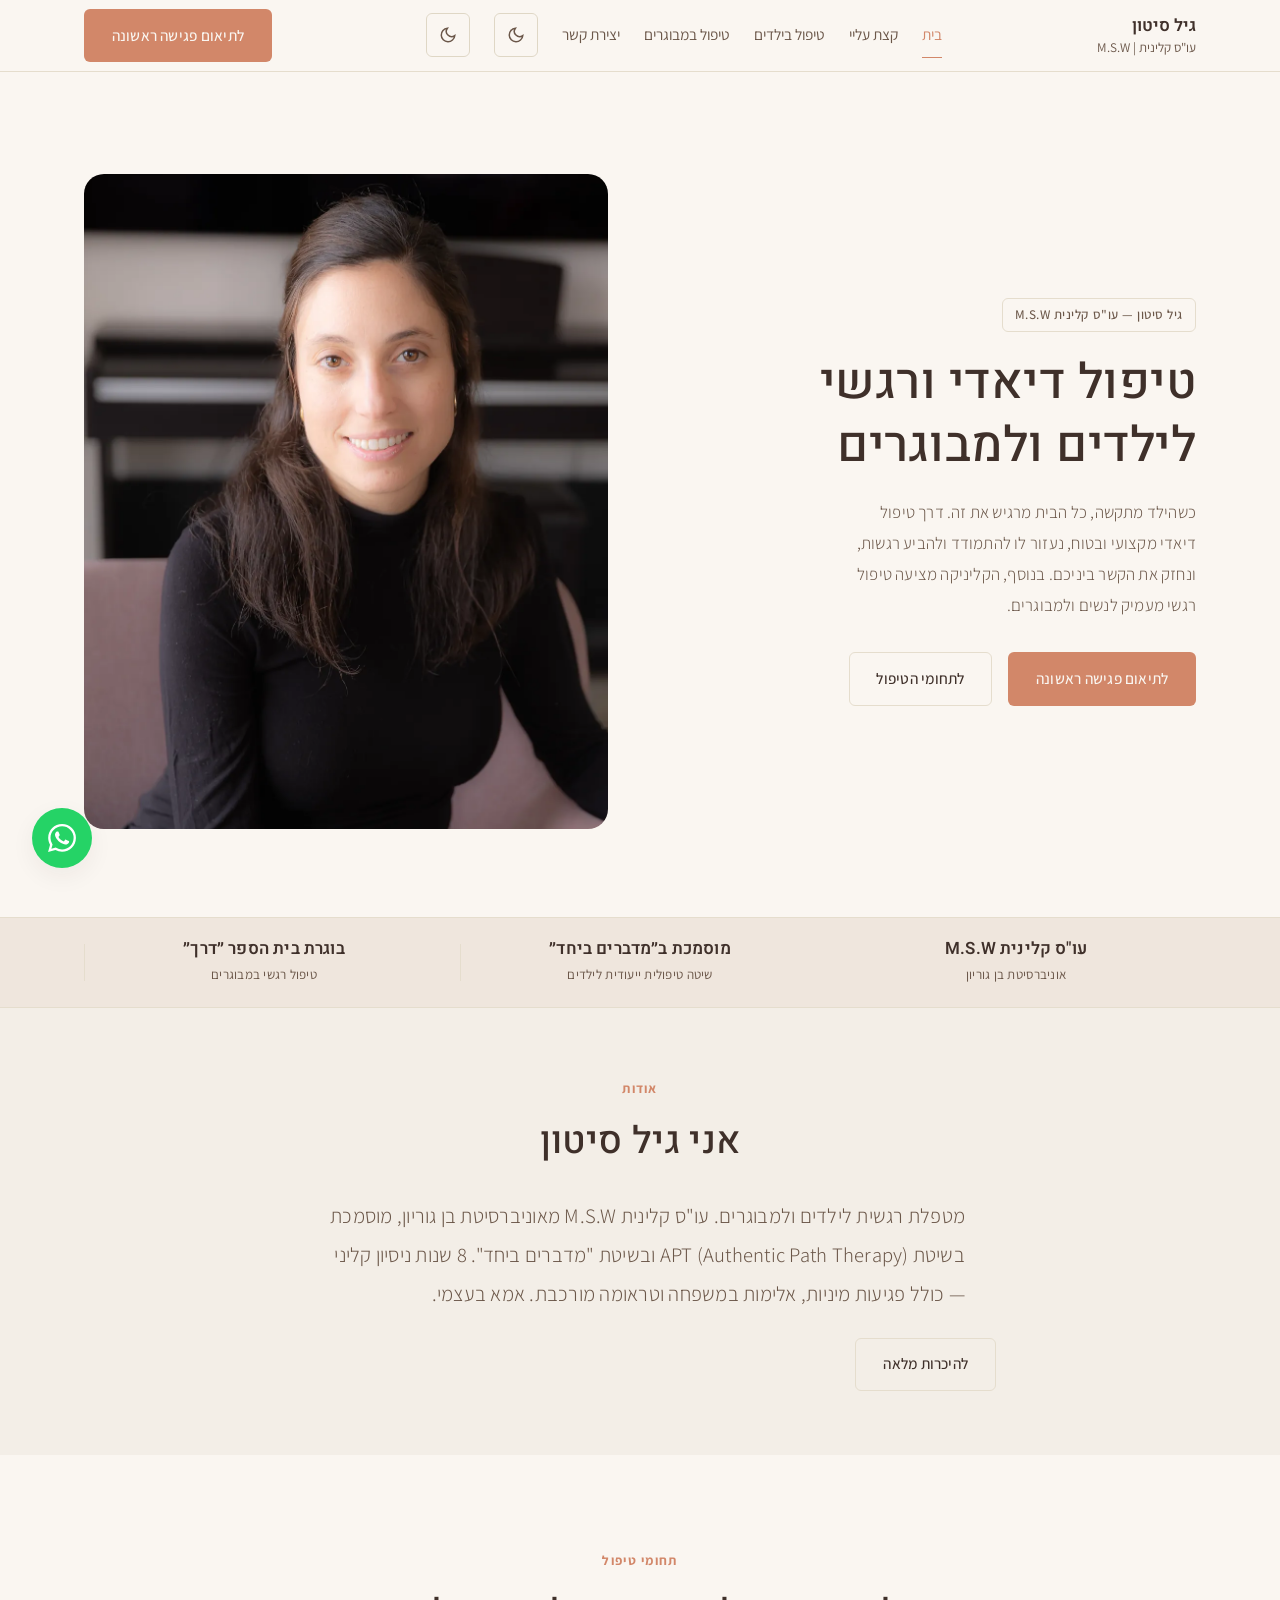
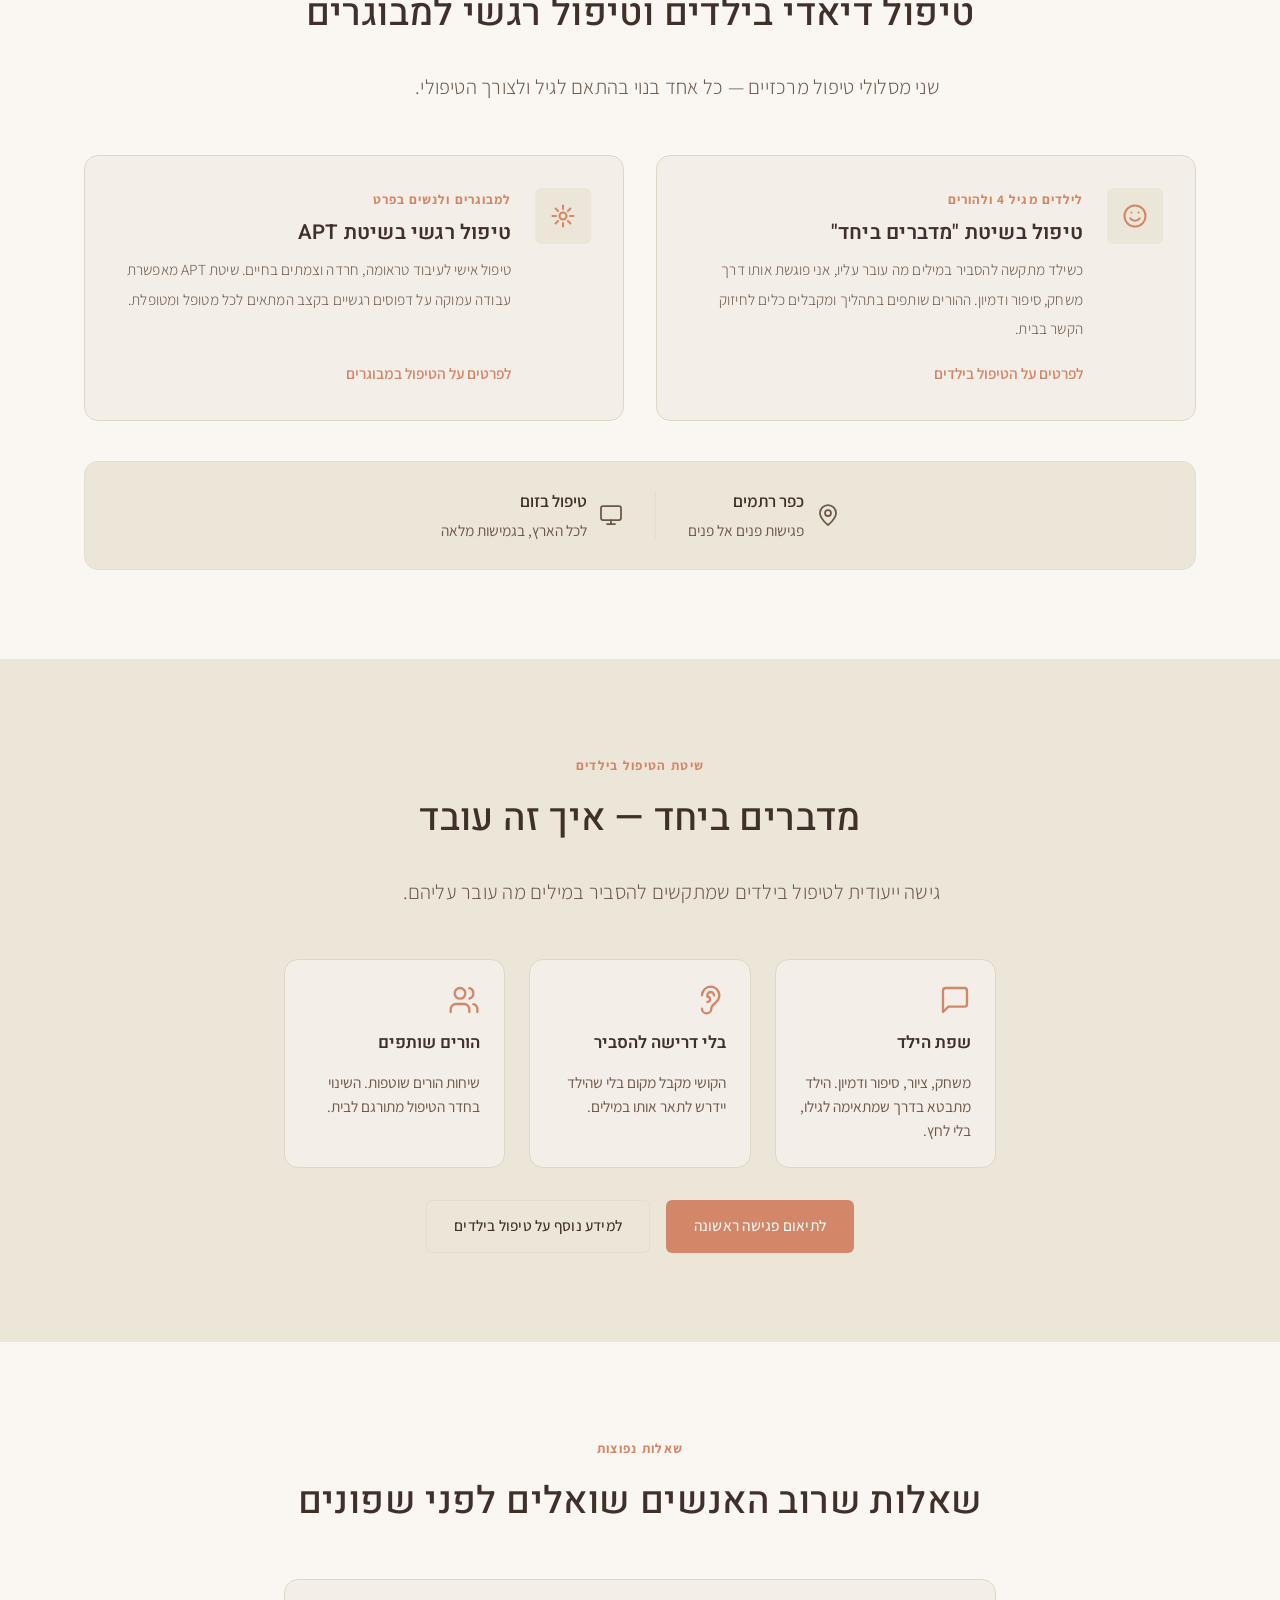
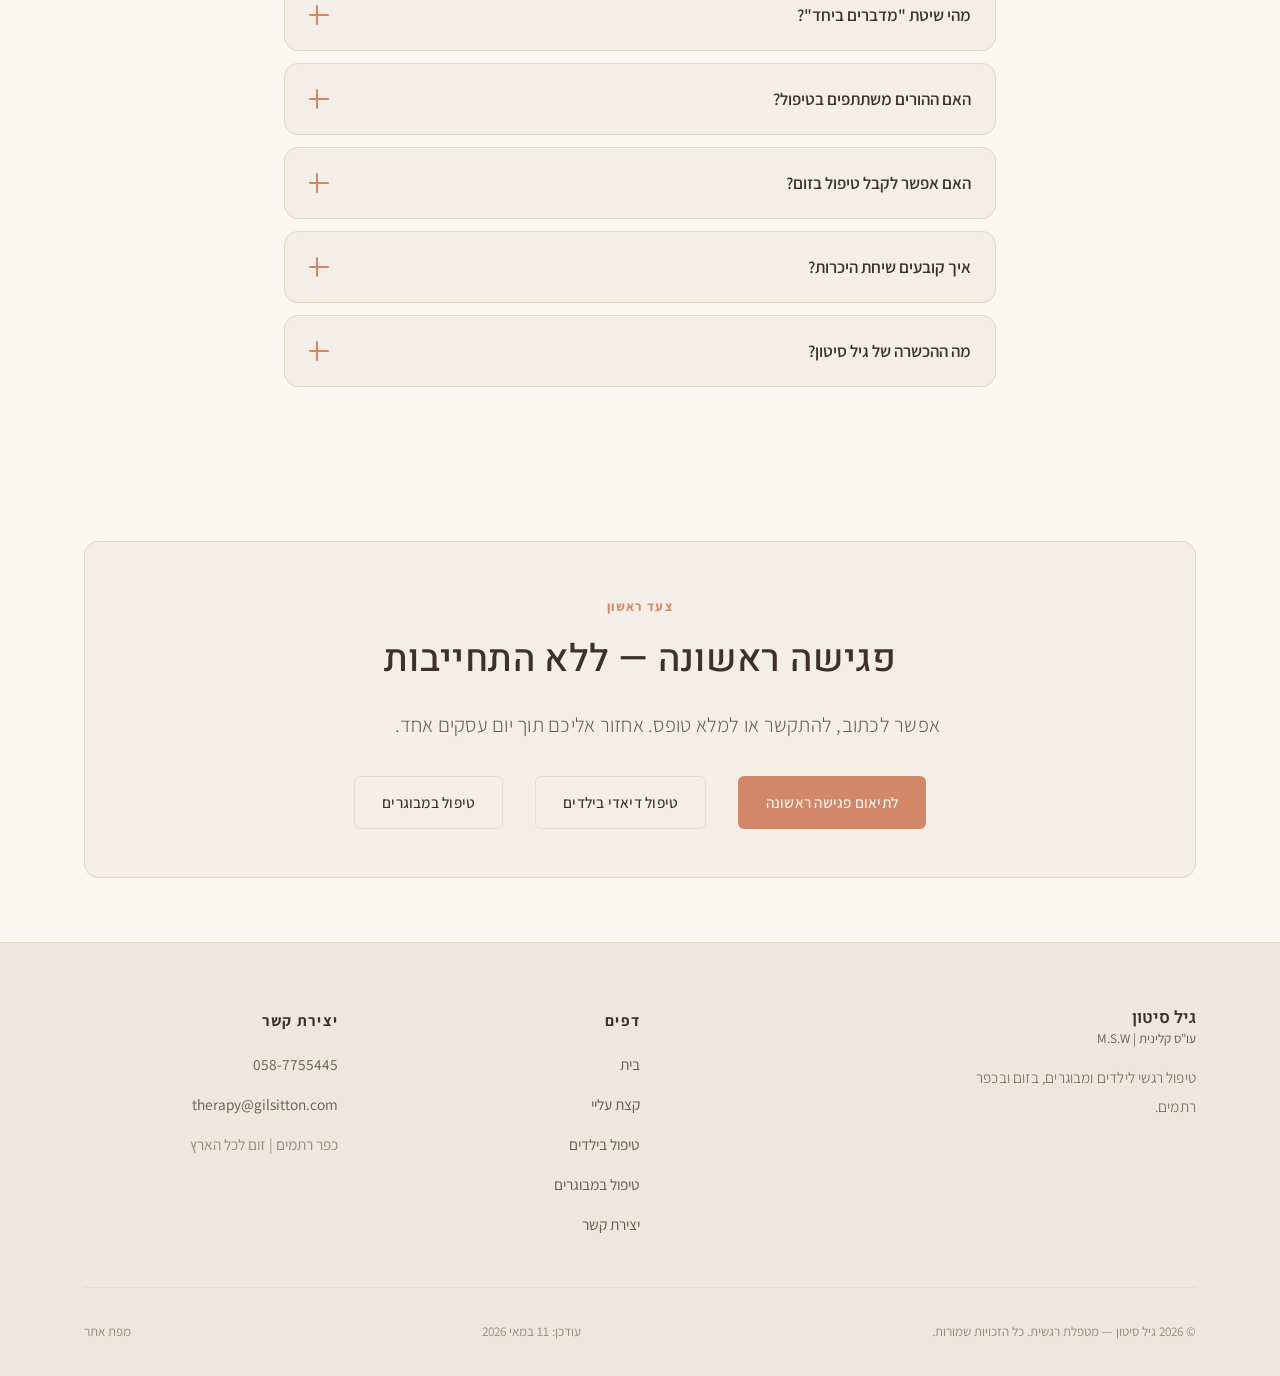
==== commit 0da5f517: "feat: UX and CRO optimizations, Schema update, Mobile UI fixes" ====
--- a/index.html
+++ b/index.html
@@ -11,8 +11,8 @@
   </script>
   <meta charset="UTF-8">
   <meta name="viewport" content="width=device-width, initial-scale=1.0">
-  <title>גיל סיטון — עובדת סוציאלית קלינית M.S.W | טיפול רגשי, הדרכת הורים וטראומה</title>
-  <meta name="description" content="גיל סיטון, עובדת סוציאלית קלינית M.S.W. קליניקה מקצועית וחמה המציעה טיפול רגשי לילדים, הדרכת הורים, וטיפול במבוגרים בדגש על עיבוד טראומה. בזום ובכפר רתמים.">
+  <title>גיל סיטון — עובדת סוציאלית קלינית M.S.W | טיפול דיאדי בילדים והדרכת הורים</title>
+  <meta name="description" content="גיל סיטון, עובדת סוציאלית קלינית M.S.W. מומחית בטיפול דיאדי בילדים, טיפול רגשי לילדים והדרכת הורים. קליניקה מקצועית בזום ובכפר רתמים.">
   <link rel="canonical" href="https://gilsitton.com/">
   <meta property="og:title" content="גיל סיטון — מטפלת רגשית לילדים ומבוגרים">
   <meta property="og:description" content="טיפול רגשי חם ומקצועי בשיטת מדברים ביחד — לילדים מגיל 4 ולמבוגרים. בזום ובמרפאה בכפר רתמים.">
@@ -69,12 +69,18 @@
       <a href="children-therapy.html">טיפול בילדים</a>
       <a href="adult-therapy.html">טיפול במבוגרים</a>
       <a href="contact.html">יצירת קשר</a>
-    </nav>
-    <div class="nav-actions">
-      <button class="theme-toggle" aria-label="החלפת מצב תצוגה">
+      <button class="theme-toggle" aria-label="����� ��� �����">
         <svg class="icon-moon" width="18" height="18" viewBox="0 0 24 24" fill="none" stroke="currentColor" stroke-width="2" aria-hidden="true"><path d="M21 12.79A9 9 0 1111.21 3a7 7 0 009.79 9.79z"/></svg>
         <svg class="icon-sun" width="18" height="18" viewBox="0 0 24 24" fill="none" stroke="currentColor" stroke-width="2" aria-hidden="true"><circle cx="12" cy="12" r="5"/><line x1="12" y1="1" x2="12" y2="3"/><line x1="12" y1="21" x2="12" y2="23"/><line x1="4.22" y1="4.22" x2="5.64" y2="5.64"/><line x1="18.36" y1="18.36" x2="19.78" y2="19.78"/><line x1="1" y1="12" x2="3" y2="12"/><line x1="21" y1="12" x2="23" y2="12"/></svg>
       </button>
+    
+      <button class="theme-toggle" aria-label="����� ��� �����">
+        <svg class="icon-moon" width="18" height="18" viewBox="0 0 24 24" fill="none" stroke="currentColor" stroke-width="2" aria-hidden="true"><path d="M21 12.79A9 9 0 1111.21 3a7 7 0 009.79 9.79z"/></svg>
+        <svg class="icon-sun" width="18" height="18" viewBox="0 0 24 24" fill="none" stroke="currentColor" stroke-width="2" aria-hidden="true"><circle cx="12" cy="12" r="5"/><line x1="12" y1="1" x2="12" y2="3"/><line x1="12" y1="21" x2="12" y2="23"/><line x1="4.22" y1="4.22" x2="5.64" y2="5.64"/><line x1="18.36" y1="18.36" x2="19.78" y2="19.78"/><line x1="1" y1="12" x2="3" y2="12"/><line x1="21" y1="12" x2="23" y2="12"/></svg>
+      </button>
+    </nav>
+    <div class="nav-actions">
+      
       <a href="contact.html" class="btn btn-primary">לתיאום פגישה ראשונה</a>
       <button class="hamburger" aria-expanded="false" aria-label="פתיחת תפריט" aria-controls="mobile-nav">
         <span></span><span></span><span></span>
@@ -89,8 +95,18 @@
   <a href="adult-therapy.html">טיפול במבוגרים</a>
   <a href="contact.html">יצירת קשר</a>
   <a href="contact.html" class="btn btn-primary mt-4">לתיאום פגישה ראשונה</a>
+  <button class="theme-toggle" aria-label="����� ��� �����" style="justify-content:flex-start;padding-inline:0;gap:8px;">
+    <svg class="icon-moon" width="18" height="18" viewBox="0 0 24 24" fill="none" stroke="currentColor" stroke-width="2" aria-hidden="true"><path d="M21 12.79A9 9 0 1111.21 3a7 7 0 009.79 9.79z"/></svg>
+    <svg class="icon-sun" width="18" height="18" viewBox="0 0 24 24" fill="none" stroke="currentColor" stroke-width="2" aria-hidden="true"><circle cx="12" cy="12" r="5"/><line x1="12" y1="1" x2="12" y2="3"/><line x1="12" y1="21" x2="12" y2="23"/><line x1="4.22" y1="4.22" x2="5.64" y2="5.64"/><line x1="18.36" y1="18.36" x2="19.78" y2="19.78"/><line x1="1" y1="12" x2="3" y2="12"/><line x1="21" y1="12" x2="23" y2="12"/></svg>
+    <span style="font-size:var(--text-lg);font-weight:600;color:var(--color-text);">��� �����</span>
+  </button>
+
+  <button class="theme-toggle" style="justify-content:flex-start;padding-inline:0;gap:8px;" aria-label="����� ��� �����">
+        <svg class="icon-moon" width="18" height="18" viewBox="0 0 24 24" fill="none" stroke="currentColor" stroke-width="2" aria-hidden="true"><path d="M21 12.79A9 9 0 1111.21 3a7 7 0 009.79 9.79z"/></svg>
+        <svg class="icon-sun" width="18" height="18" viewBox="0 0 24 24" fill="none" stroke="currentColor" stroke-width="2" aria-hidden="true"><circle cx="12" cy="12" r="5"/><line x1="12" y1="1" x2="12" y2="3"/><line x1="12" y1="21" x2="12" y2="23"/><line x1="4.22" y1="4.22" x2="5.64" y2="5.64"/><line x1="18.36" y1="18.36" x2="19.78" y2="19.78"/><line x1="1" y1="12" x2="3" y2="12"/><line x1="21" y1="12" x2="23" y2="12"/></svg>
+      <span style="font-size:var(--text-lg);font-weight:600;color:var(--color-text);">מצב תצוגה</span>
+  </button>
 </nav>
-
 <main id="main-content">
 
   <!-- ============ HERO ============ -->
@@ -99,20 +115,20 @@
       <div class="hero-content">
         <div class="hero-badge">גיל סיטון — עו"ס קלינית M.S.W</div>
         <h1 class="hero-title" id="hero-heading">
-          טיפול רגשי מקצועי לילדים ולמבוגרים
+          טיפול דיאדי ורגשי לילדים ולמבוגרים
         </h1>
         <p class="hero-subtitle">
-          טיפול לילדים מגיל 4 ולמבוגרים — בכפר רתמים ובזום לכל הארץ.
+          כשהילד מתקשה, כל הבית מרגיש את זה. דרך טיפול דיאדי מקצועי ובטוח, נעזור לו להתמודד ולהביע רגשות, ונחזק את הקשר ביניכם. בנוסף, הקליניקה מציעה טיפול רגשי מעמיק לנשים ולמבוגרים.
         </p>
         <div class="hero-actions">
-          <a href="https://wa.me/972587755445?text=שלום+גיל,+אני+רוצה+לתאם+פגישה+ראשונה" class="btn btn-primary btn-lg">לתיאום פגישה ראשונה</a>
+          <a href="contact.html" class="btn btn-primary btn-lg">לתיאום פגישה ראשונה</a>
           <a href="#services-heading" class="btn btn-ghost">לתחומי הטיפול</a>
         </div>
       </div>
       <div class="hero-image">
         <picture>
           <source srcset="assets/images/ui/gil-hero.webp" type="image/webp">
-          <img src="assets/images/ui/gil-hero.jpg" alt="גיל סיטון, עובדת סוציאלית קלינית M.S.W ומטפלת רגשית המומחית בהדרכת הורים וטיפול בטראומה" width="480" height="600" loading="eager" fetchpriority="high" decoding="async" style="object-fit:cover;border-radius:var(--radius-2xl);">
+          <img src="assets/images/ui/gil-hero.jpg" alt="גיל סיטון, עובדת סוציאלית קלינית M.S.W מומחית בטיפול דיאדי בילדים, טיפול רגשי לילדים והדרכת הורים" width="480" height="600" loading="eager" fetchpriority="high" decoding="async" style="object-fit:cover;border-radius:var(--radius-2xl);">
         </picture>
       </div>
     </div>
@@ -140,12 +156,14 @@
 
   <!-- ============ ABOUT TEASER ============ -->
   <section class="section section--sm bg-surface" aria-labelledby="about-teaser-heading">
-    <div class="container container--narrow text-center reveal">
-      <span class="section-label">אודות</span>
-      <h2 class="section-title" id="about-teaser-heading">אני גיל סיטון</h2>
-      <p class="text-lg mb-6 text-default" style="margin-inline:auto;max-width:65ch;">
-        מטפלת רגשית לילדים ולמבוגרים. עו"ס קלינית M.S.W מאוניברסיטת בן גוריון, מוסמכת בשיטת APT (Authentic Path Therapy) ובשיטת "מדברים ביחד". 8 שנות ניסיון קליני — כולל פגיעות מיניות, אלימות במשפחה וטראומה מורכבת. אמא בעצמי.
-      </p>
+    <div class="container container--narrow reveal">
+      <div class="section-header" style="margin-bottom:var(--space-6);">
+        <span class="section-label">אודות</span>
+        <h2 class="section-title" id="about-teaser-heading">אני גיל סיטון</h2>
+        <p class="section-subtitle" style="max-width:65ch;">
+          מטפלת רגשית לילדים ולמבוגרים. עו"ס קלינית M.S.W מאוניברסיטת בן גוריון, מוסמכת בשיטת APT (Authentic Path Therapy) ובשיטת "מדברים ביחד". 8 שנות ניסיון קליני — כולל פגיעות מיניות, אלימות במשפחה וטראומה מורכבת. אמא בעצמי.
+        </p>
+      </div>
       <a href="about.html" class="btn btn-ghost">להיכרות מלאה</a>
     </div>
   </section>
@@ -153,10 +171,10 @@
   <!-- ============ SERVICES ============ -->
   <section class="section" aria-labelledby="services-heading">
     <div class="container">
-      <div class="section-header section-header--center reveal">
+      <div class="section-header reveal">
         <span class="section-label">תחומי טיפול</span>
-        <h2 class="section-title" id="services-heading">כיצד אוכל ללוות אתכם?</h2>
-        <p class="section-subtitle">שני מסלולי טיפול מרכזיים — כל אחד בנוי בהתאם לגיל ולצורך.</p>
+        <h2 class="section-title" id="services-heading">טיפול דיאדי בילדים וטיפול רגשי למבוגרים</h2>
+        <p class="section-subtitle">שני מסלולי טיפול מרכזיים — כל אחד בנוי בהתאם לגיל ולצורך הטיפולי.</p>
       </div>
 
       <div class="services-showcase">
@@ -247,8 +265,9 @@
         </div>
       </div>
 
-      <div class="text-center mt-8">
-        <a href="children-therapy.html" class="btn btn-primary">לפרטים על הטיפול בילדים</a>
+      <div class="flex-center-wrap gap-4 mt-8">
+        <a href="contact.html" class="btn btn-primary">לתיאום פגישה ראשונה</a>
+        <a href="children-therapy.html" class="btn btn-ghost">למידע נוסף על טיפול בילדים</a>
       </div>
     </div>
   </section>
@@ -256,7 +275,7 @@
   <!-- ============ FAQ ============ -->
   <section class="section" aria-labelledby="faq-home-heading">
     <div class="container container--narrow">
-      <div class="section-header section-header--center reveal">
+      <div class="section-header reveal">
         <span class="section-label">שאלות נפוצות</span>
         <h2 class="section-title" id="faq-home-heading">שאלות שרוב האנשים שואלים לפני שפונים</h2>
       </div>
@@ -309,7 +328,7 @@
         <p class="section-subtitle">אפשר לכתוב, להתקשר או למלא טופס. אחזור אליכם תוך יום עסקים אחד.</p>
         <div class="flex-center-wrap gap-4 mt-8">
           <a href="contact.html" class="btn btn-primary">לתיאום פגישה ראשונה</a>
-          <a href="children-therapy.html" class="btn btn-ghost">טיפול בילדים</a>
+          <a href="children-therapy.html" class="btn btn-ghost">טיפול דיאדי בילדים</a>
           <a href="adult-therapy.html" class="btn btn-ghost">טיפול במבוגרים</a>
         </div>
       </div>
@@ -371,10 +390,11 @@
      class="mobile-sticky-cta__btn mobile-sticky-cta__btn--whatsapp"
      target="_blank" rel="noopener noreferrer" aria-label="פתיחת וואטסאפ לתיאום פגישה ראשונה">
     <svg width="18" height="18" viewBox="0 0 24 24" fill="currentColor" aria-hidden="true"><path d="M17.472 14.382c-.297-.149-1.758-.867-2.03-.967-.273-.099-.471-.148-.67.15-.197.297-.767.966-.94 1.164-.173.199-.347.223-.644.075-.297-.15-1.255-.463-2.39-1.475-.883-.788-1.48-1.761-1.653-2.059-.173-.297-.018-.458.13-.606.134-.133.298-.347.446-.52.149-.174.198-.298.298-.497.099-.198.05-.371-.025-.52-.075-.149-.669-1.612-.916-2.207-.242-.579-.487-.5-.669-.51-.173-.008-.371-.01-.57-.01-.198 0-.52.074-.792.372-.272.297-1.04 1.016-1.04 2.479 0 1.462 1.065 2.875 1.213 3.074.149.198 2.096 3.2 5.077 4.487.709.306 1.262.489 1.694.625.712.227 1.36.195 1.871.118.571-.085 1.758-.719 2.006-1.413.248-.694.248-1.289.173-1.413-.074-.124-.272-.198-.57-.347m-5.421 7.403h-.004a9.87 9.87 0 01-5.031-1.378l-.361-.214-3.741.982.998-3.648-.235-.374a9.86 9.86 0 01-1.51-5.26c.001-5.45 4.436-9.884 9.888-9.884 2.64 0 5.122 1.03 6.988 2.898a9.825 9.825 0 012.893 6.994c-.003 5.45-4.437 9.884-9.885 9.884m8.413-18.297A11.815 11.815 0 0012.05 0C5.495 0 .16 5.335.157 11.892c0 2.096.547 4.142 1.588 5.945L.057 24l6.305-1.654a11.882 11.882 0 005.683 1.448h.005c6.554 0 11.89-5.335 11.893-11.893a11.821 11.821 0 00-3.48-8.413Z"/></svg>
-    לתיאום פגישה ראשונה בוואטסאפ
+    לתיאום פגישה ראשונה
   </a>
 </div>
 </body>
 </html>
 
 
+
--- a/assets/css/base.css
+++ b/assets/css/base.css
@@ -23,6 +23,7 @@
   scroll-behavior: smooth;
   -webkit-text-size-adjust: 100%;
   tab-size: 4;
+  overflow-x: hidden;
 }
 
 body {
@@ -37,6 +38,7 @@
   -moz-osx-font-smoothing: grayscale;
   transition: background-color var(--transition-interactive),
               color var(--transition-interactive);
+  overflow-x: hidden;
 }
 
 /* ========================
--- a/assets/css/components.css
+++ b/assets/css/components.css
@@ -295,14 +295,16 @@
 .mobile-nav {
   display: none;
   position: fixed;
-  inset: 0;
-  top: var(--nav-height);
+  inset-block: var(--nav-height) 0;
+  inset-inline-end: 0;
+  width: 260px;
   background-color: var(--color-bg);
   z-index: 99;
   padding: var(--space-8) var(--space-6);
   flex-direction: column;
   gap: var(--space-4);
-  border-top: 1px solid var(--color-divider);
+  border-inline-start: 1px solid var(--color-divider);
+  box-shadow: -4px 4px 15px rgba(0,0,0,0.05);
 }
 
 .mobile-nav.is-open {
@@ -480,6 +482,7 @@
 }
 .section-header .section-subtitle { margin-inline: auto; }
 .section-header--center { text-align: center; } /* legacy alias */
+.section-header--center .section-subtitle { margin-inline: auto; }
 
 .section-title { margin-bottom: 1.5rem; }
 .section-subtitle { margin-top: 1rem; }
@@ -1279,23 +1282,23 @@
 /* === WhatsApp Floating Button (desktop only) === */
 .whatsapp-float {
   position: fixed;
-  bottom: 28px;
-  left: 28px;
-  z-index: 9999;
-  width: 56px;
-  height: 56px;
+  bottom: 32px;
+  inset-inline-end: 32px;
+  z-index: 999;
+  width: 60px;
+  height: 60px;
   background-color: #25D366;
   border-radius: 50%;
   display: flex;
   align-items: center;
   justify-content: center;
-  box-shadow: 0 4px 16px rgba(37, 211, 102, 0.30);
-  text-decoration: none;
-  transition: transform 0.2s ease, box-shadow 0.2s ease;
+  box-shadow: var(--shadow-md);
+  text-decoration: none;
+  transition: transform var(--transition-interactive), box-shadow var(--transition-interactive);
 }
 .whatsapp-float:hover {
-  transform: scale(1.06);
-  box-shadow: 0 6px 22px rgba(37, 211, 102, 0.40);
+  transform: translateY(-4px) scale(1.02);
+  box-shadow: var(--shadow-lg);
 }
 @media (max-width: 768px) {
   .whatsapp-float { display: none; }
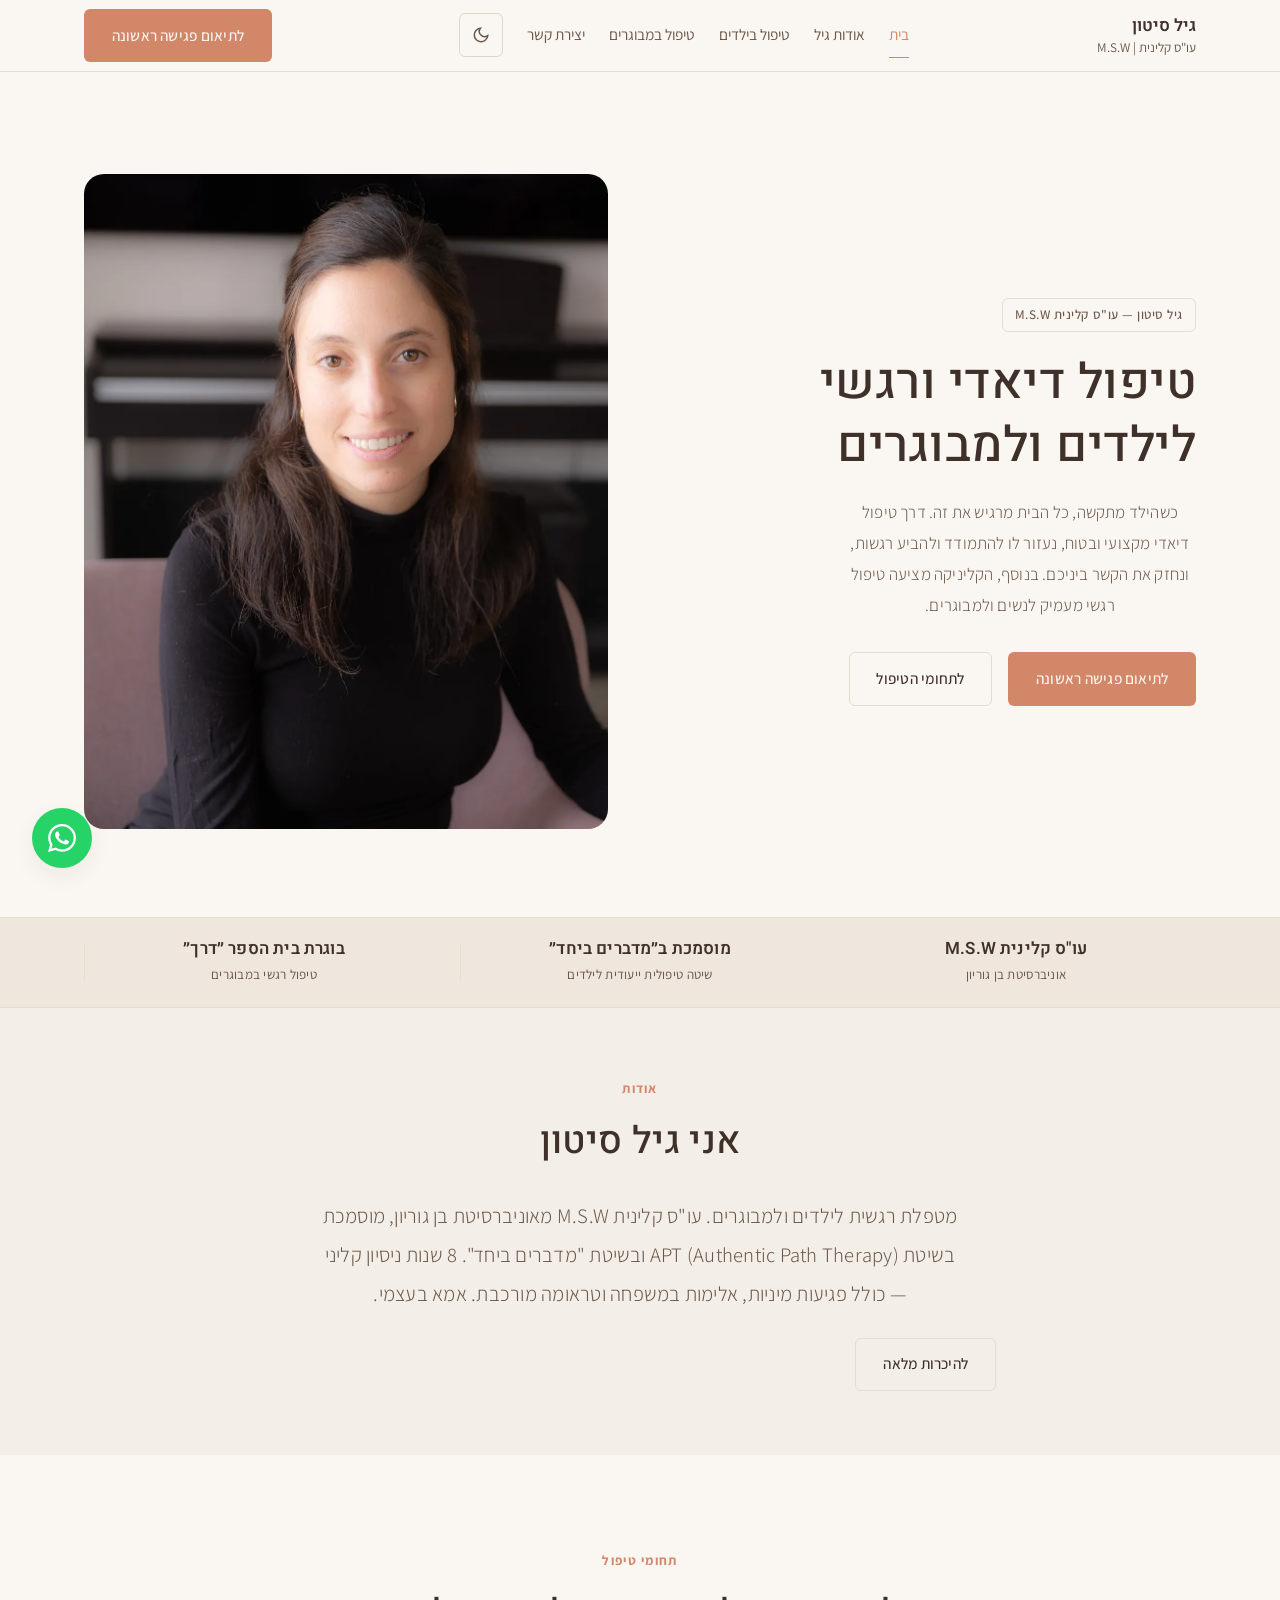
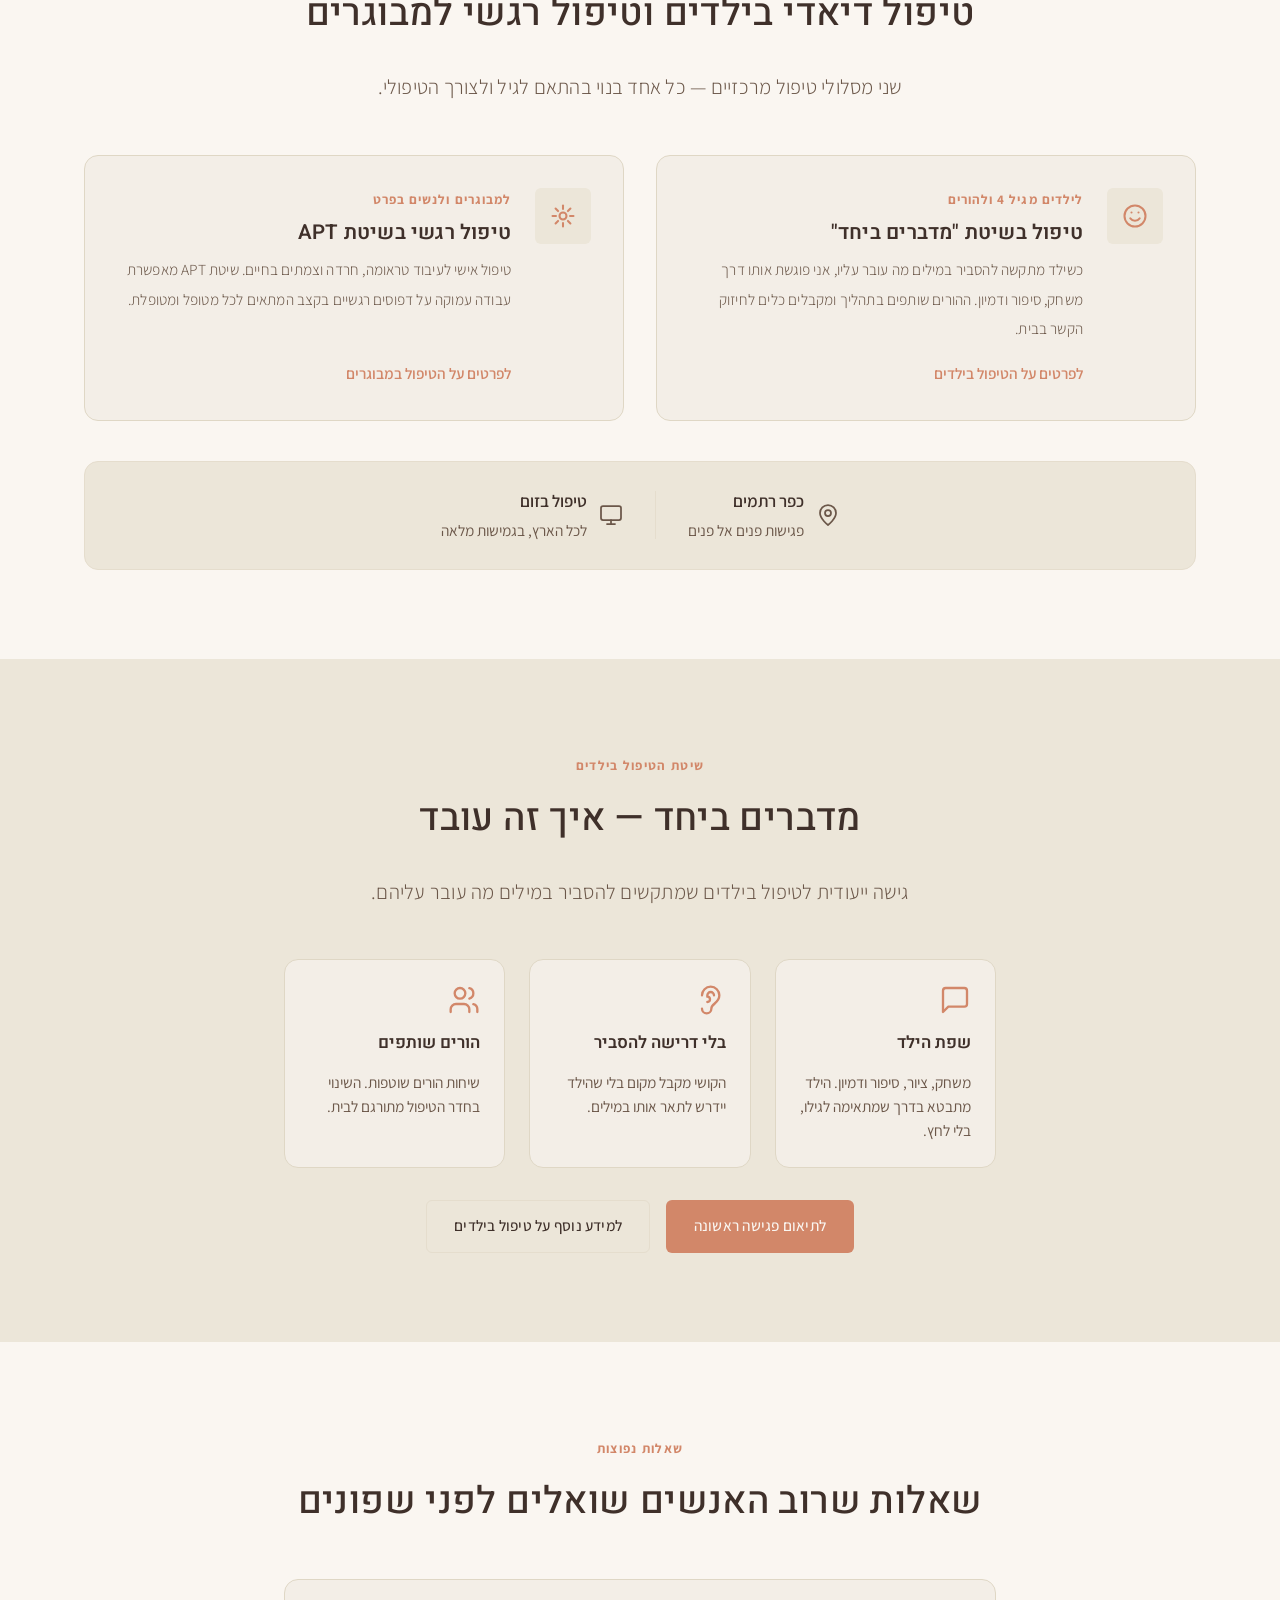
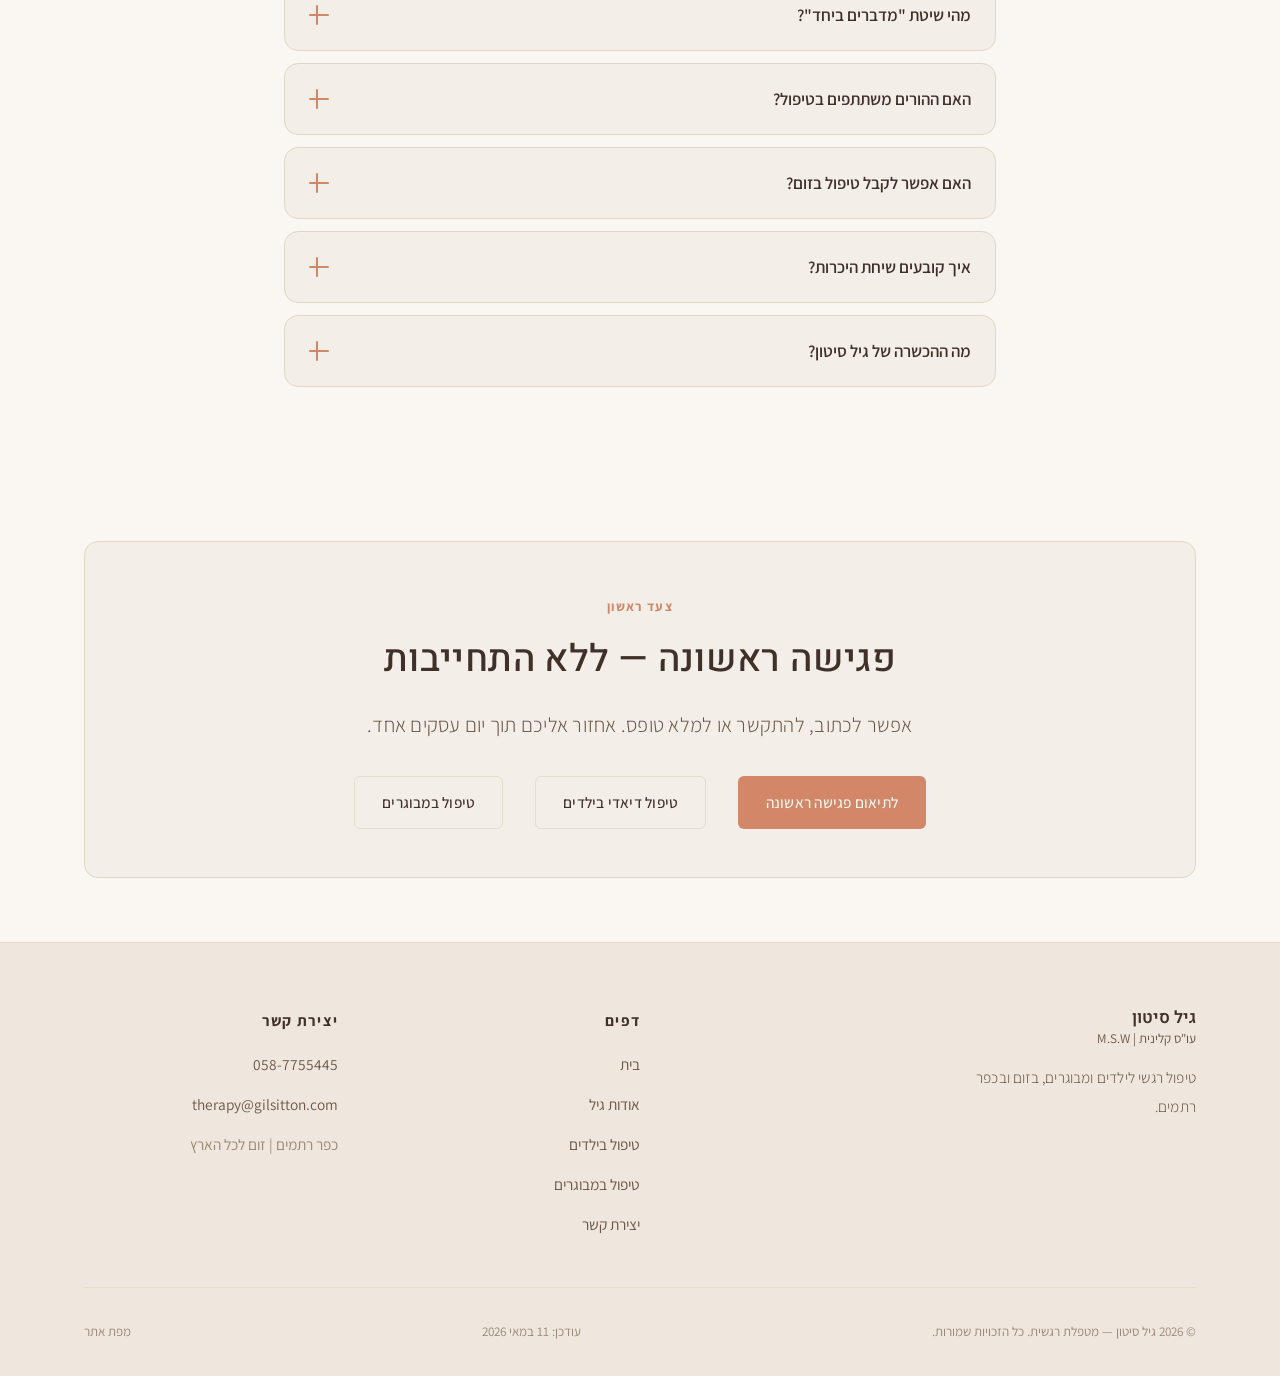
==== commit 2814c493: "UI: Final RTL refinements, nav spacing, and about page cleanup" ====
--- a/index.html
+++ b/index.html
@@ -59,54 +59,43 @@
 <!-- NAV -->
 <header class="site-nav" role="banner">
   <div class="container nav-inner">
-    <a href="index.html" class="nav-logo" aria-label="גיל סיטון — דף הבית">
+    <a href="index.html" class="nav-logo" aria-label="החלפת מצב תצוגה">
       גיל סיטון
       <span>עו"ס קלינית | M.S.W</span>
     </a>
-    <nav class="nav-links" role="navigation" aria-label="ניווט ראשי">
-      <a href="index.html" class="active">בית</a>
-      <a href="about.html">קצת עליי</a>
+    <nav class="nav-links" role="navigation" aria-label="החלפת מצב תצוגה">
+        <a href="index.html" class="active">בית</a>
+      <a href="about.html">אודות גיל</a>
       <a href="children-therapy.html">טיפול בילדים</a>
       <a href="adult-therapy.html">טיפול במבוגרים</a>
       <a href="contact.html">יצירת קשר</a>
-      <button class="theme-toggle" aria-label="����� ��� �����">
+        <button class="theme-toggle" aria-label="החלפת מצב תצוגה">
         <svg class="icon-moon" width="18" height="18" viewBox="0 0 24 24" fill="none" stroke="currentColor" stroke-width="2" aria-hidden="true"><path d="M21 12.79A9 9 0 1111.21 3a7 7 0 009.79 9.79z"/></svg>
         <svg class="icon-sun" width="18" height="18" viewBox="0 0 24 24" fill="none" stroke="currentColor" stroke-width="2" aria-hidden="true"><circle cx="12" cy="12" r="5"/><line x1="12" y1="1" x2="12" y2="3"/><line x1="12" y1="21" x2="12" y2="23"/><line x1="4.22" y1="4.22" x2="5.64" y2="5.64"/><line x1="18.36" y1="18.36" x2="19.78" y2="19.78"/><line x1="1" y1="12" x2="3" y2="12"/><line x1="21" y1="12" x2="23" y2="12"/></svg>
       </button>
-    
-      <button class="theme-toggle" aria-label="����� ��� �����">
-        <svg class="icon-moon" width="18" height="18" viewBox="0 0 24 24" fill="none" stroke="currentColor" stroke-width="2" aria-hidden="true"><path d="M21 12.79A9 9 0 1111.21 3a7 7 0 009.79 9.79z"/></svg>
-        <svg class="icon-sun" width="18" height="18" viewBox="0 0 24 24" fill="none" stroke="currentColor" stroke-width="2" aria-hidden="true"><circle cx="12" cy="12" r="5"/><line x1="12" y1="1" x2="12" y2="3"/><line x1="12" y1="21" x2="12" y2="23"/><line x1="4.22" y1="4.22" x2="5.64" y2="5.64"/><line x1="18.36" y1="18.36" x2="19.78" y2="19.78"/><line x1="1" y1="12" x2="3" y2="12"/><line x1="21" y1="12" x2="23" y2="12"/></svg>
-      </button>
-    </nav>
+      </nav>
     <div class="nav-actions">
       
       <a href="contact.html" class="btn btn-primary">לתיאום פגישה ראשונה</a>
-      <button class="hamburger" aria-expanded="false" aria-label="פתיחת תפריט" aria-controls="mobile-nav">
+      <button class="hamburger" aria-expanded="false" aria-label="החלפת מצב תצוגה" aria-controls="mobile-nav">
         <span></span><span></span><span></span>
       </button>
     </div>
   </div>
 </header>
-<nav class="mobile-nav" id="mobile-nav" aria-label="תפריט נייד">
-  <a href="index.html">בית</a>
-  <a href="about.html">קצת עליי</a>
+<nav class="mobile-nav" id="mobile-nav" aria-label="החלפת מצב תצוגה">
+    <a href="index.html">בית</a>
+  <a href="about.html">אודות גיל</a>
   <a href="children-therapy.html">טיפול בילדים</a>
   <a href="adult-therapy.html">טיפול במבוגרים</a>
   <a href="contact.html">יצירת קשר</a>
   <a href="contact.html" class="btn btn-primary mt-4">לתיאום פגישה ראשונה</a>
-  <button class="theme-toggle" aria-label="����� ��� �����" style="justify-content:flex-start;padding-inline:0;gap:8px;">
+    <button class="theme-toggle" aria-label="החלפת מצב תצוגה" style="justify-content:flex-start;padding-inline:0;gap:8px;">
     <svg class="icon-moon" width="18" height="18" viewBox="0 0 24 24" fill="none" stroke="currentColor" stroke-width="2" aria-hidden="true"><path d="M21 12.79A9 9 0 1111.21 3a7 7 0 009.79 9.79z"/></svg>
     <svg class="icon-sun" width="18" height="18" viewBox="0 0 24 24" fill="none" stroke="currentColor" stroke-width="2" aria-hidden="true"><circle cx="12" cy="12" r="5"/><line x1="12" y1="1" x2="12" y2="3"/><line x1="12" y1="21" x2="12" y2="23"/><line x1="4.22" y1="4.22" x2="5.64" y2="5.64"/><line x1="18.36" y1="18.36" x2="19.78" y2="19.78"/><line x1="1" y1="12" x2="3" y2="12"/><line x1="21" y1="12" x2="23" y2="12"/></svg>
-    <span style="font-size:var(--text-lg);font-weight:600;color:var(--color-text);">��� �����</span>
+    <span style="font-size:var(--text-lg);font-weight:600;color:var(--color-text);">מצב תצוגה</span>
   </button>
-
-  <button class="theme-toggle" style="justify-content:flex-start;padding-inline:0;gap:8px;" aria-label="����� ��� �����">
-        <svg class="icon-moon" width="18" height="18" viewBox="0 0 24 24" fill="none" stroke="currentColor" stroke-width="2" aria-hidden="true"><path d="M21 12.79A9 9 0 1111.21 3a7 7 0 009.79 9.79z"/></svg>
-        <svg class="icon-sun" width="18" height="18" viewBox="0 0 24 24" fill="none" stroke="currentColor" stroke-width="2" aria-hidden="true"><circle cx="12" cy="12" r="5"/><line x1="12" y1="1" x2="12" y2="3"/><line x1="12" y1="21" x2="12" y2="23"/><line x1="4.22" y1="4.22" x2="5.64" y2="5.64"/><line x1="18.36" y1="18.36" x2="19.78" y2="19.78"/><line x1="1" y1="12" x2="3" y2="12"/><line x1="21" y1="12" x2="23" y2="12"/></svg>
-      <span style="font-size:var(--text-lg);font-weight:600;color:var(--color-text);">מצב תצוגה</span>
-  </button>
-</nav>
+  </nav>
 <main id="main-content">
 
   <!-- ============ HERO ============ -->
@@ -135,7 +124,7 @@
   </section>
 
   <!-- ============ TRUST STRIP ============ -->
-  <section class="trust-strip" aria-label="הסמכות וניסיון מקצועי">
+  <section class="trust-strip" aria-label="החלפת מצב תצוגה">
     <div class="container">
       <ul class="trust-strip__list">
         <li class="trust-strip__item">
@@ -346,9 +335,9 @@
       </div>
       <div>
         <div class="footer-heading">דפים</div>
-        <nav class="footer-links" aria-label="ניווט footer">
+        <nav class="footer-links" aria-label="החלפת מצב תצוגה">
           <a href="index.html">בית</a>
-          <a href="about.html">קצת עליי</a>
+          <a href="about.html">אודות גיל</a>
           <a href="children-therapy.html">טיפול בילדים</a>
           <a href="adult-therapy.html">טיפול במבוגרים</a>
           <a href="contact.html">יצירת קשר</a>
@@ -377,7 +366,7 @@
    class="whatsapp-float"
    target="_blank"
    rel="noopener noreferrer"
-   aria-label="שלחי הודעה בוואטסאפ">
+   aria-label="החלפת מצב תצוגה">
   <svg width="28" height="28" viewBox="0 0 24 24" 
        fill="white" aria-hidden="true">
     <path d="M17.472 14.382c-.297-.149-1.758-.867-2.03-.967-.273-.099-.471-.148-.67.15-.197.297-.767.966-.94 1.164-.173.199-.347.223-.644.075-.297-.15-1.255-.463-2.39-1.475-.883-.788-1.48-1.761-1.653-2.059-.173-.297-.018-.458.13-.606.134-.133.298-.347.446-.52.149-.174.198-.298.298-.497.099-.198.05-.371-.025-.52-.075-.149-.669-1.612-.916-2.207-.242-.579-.487-.5-.669-.51-.173-.008-.371-.01-.57-.01-.198 0-.52.074-.792.372-.272.297-1.04 1.016-1.04 2.479 0 1.462 1.065 2.875 1.213 3.074.149.198 2.096 3.2 5.077 4.487.709.306 1.262.489 1.694.625.712.227 1.36.195 1.871.118.571-.085 1.758-.719 2.006-1.413.248-.694.248-1.289.173-1.413-.074-.124-.272-.198-.57-.347m-5.421 7.403h-.004a9.87 9.87 0 01-5.031-1.378l-.361-.214-3.741.982.998-3.648-.235-.374a9.86 9.86 0 01-1.51-5.26c.001-5.45 4.436-9.884 9.888-9.884 2.64 0 5.122 1.03 6.988 2.898a9.825 9.825 0 012.893 6.994c-.003 5.45-4.437 9.884-9.885 9.884m8.413-18.297A11.815 11.815 0 0012.05 0C5.495 0 .16 5.335.157 11.892c0 2.096.547 4.142 1.588 5.945L.057 24l6.305-1.654a11.882 11.882 0 005.683 1.448h.005c6.554 0 11.89-5.335 11.893-11.893a11.821 11.821 0 00-3.48-8.413Z" />
@@ -385,10 +374,10 @@
 </a>
 
 <!-- Mobile Sticky CTA — single WhatsApp button -->
-<div class="mobile-sticky-cta mobile-sticky-cta--single" role="complementary" aria-label="יצירת קשר מהיר">
+<div class="mobile-sticky-cta mobile-sticky-cta--single" role="complementary" aria-label="החלפת מצב תצוגה">
   <a href="https://wa.me/972587755445?text=שלום+גיל,+אני+רוצה+לתאם+פגישה+ראשונה"
      class="mobile-sticky-cta__btn mobile-sticky-cta__btn--whatsapp"
-     target="_blank" rel="noopener noreferrer" aria-label="פתיחת וואטסאפ לתיאום פגישה ראשונה">
+     target="_blank" rel="noopener noreferrer" aria-label="החלפת מצב תצוגה">
     <svg width="18" height="18" viewBox="0 0 24 24" fill="currentColor" aria-hidden="true"><path d="M17.472 14.382c-.297-.149-1.758-.867-2.03-.967-.273-.099-.471-.148-.67.15-.197.297-.767.966-.94 1.164-.173.199-.347.223-.644.075-.297-.15-1.255-.463-2.39-1.475-.883-.788-1.48-1.761-1.653-2.059-.173-.297-.018-.458.13-.606.134-.133.298-.347.446-.52.149-.174.198-.298.298-.497.099-.198.05-.371-.025-.52-.075-.149-.669-1.612-.916-2.207-.242-.579-.487-.5-.669-.51-.173-.008-.371-.01-.57-.01-.198 0-.52.074-.792.372-.272.297-1.04 1.016-1.04 2.479 0 1.462 1.065 2.875 1.213 3.074.149.198 2.096 3.2 5.077 4.487.709.306 1.262.489 1.694.625.712.227 1.36.195 1.871.118.571-.085 1.758-.719 2.006-1.413.248-.694.248-1.289.173-1.413-.074-.124-.272-.198-.57-.347m-5.421 7.403h-.004a9.87 9.87 0 01-5.031-1.378l-.361-.214-3.741.982.998-3.648-.235-.374a9.86 9.86 0 01-1.51-5.26c.001-5.45 4.436-9.884 9.888-9.884 2.64 0 5.122 1.03 6.988 2.898a9.825 9.825 0 012.893 6.994c-.003 5.45-4.437 9.884-9.885 9.884m8.413-18.297A11.815 11.815 0 0012.05 0C5.495 0 .16 5.335.157 11.892c0 2.096.547 4.142 1.588 5.945L.057 24l6.305-1.654a11.882 11.882 0 005.683 1.448h.005c6.554 0 11.89-5.335 11.893-11.893a11.821 11.821 0 00-3.48-8.413Z"/></svg>
     לתיאום פגישה ראשונה
   </a>
--- a/assets/css/components.css
+++ b/assets/css/components.css
@@ -24,8 +24,13 @@
   padding: 0.82em 1.8em;
 }
 
-.btn:hover { transform: none; }
-.btn:active { transform: none; }
+.btn:hover {
+  transform: none;
+}
+
+.btn:active {
+  transform: none;
+}
 
 .btn-primary {
   background: #D28769;
@@ -123,6 +128,7 @@
 }
 
 @media (max-width: 480px) {
+
   .btn-primary,
   .btn-whatsapp,
   .btn-phone {
@@ -192,7 +198,9 @@
   gap: 0.1em;
 }
 
-.nav-logo:hover { text-decoration: none; }
+.nav-logo:hover {
+  text-decoration: none;
+}
 
 .nav-logo span {
   display: block;
@@ -243,7 +251,7 @@
   padding-block: var(--space-2);
   border-bottom: 1px solid transparent;
   transition: color var(--transition-interactive),
-              border-color var(--transition-interactive);
+    border-color var(--transition-interactive);
 }
 
 .nav-links a:hover,
@@ -278,15 +286,17 @@
   background-color: var(--color-text);
   border-radius: var(--radius-pill);
   transition: transform var(--transition-interactive),
-              opacity var(--transition-interactive);
+    opacity var(--transition-interactive);
 }
 
 .hamburger[aria-expanded="true"] span:nth-child(1) {
   transform: translateY(7px) rotate(45deg);
 }
+
 .hamburger[aria-expanded="true"] span:nth-child(2) {
   opacity: 0;
 }
+
 .hamburger[aria-expanded="true"] span:nth-child(3) {
   transform: translateY(-7px) rotate(-45deg);
 }
@@ -296,15 +306,15 @@
   display: none;
   position: fixed;
   inset-block: var(--nav-height) 0;
-  inset-inline-end: 0;
+  inset-inline-start: 0;
   width: 260px;
   background-color: var(--color-bg);
   z-index: 99;
   padding: var(--space-8) var(--space-6);
   flex-direction: column;
   gap: var(--space-4);
-  border-inline-start: 1px solid var(--color-divider);
-  box-shadow: -4px 4px 15px rgba(0,0,0,0.05);
+  border-inline-end: 1px solid var(--color-divider);
+  box-shadow: -4px 4px 15px rgba(0, 0, 0, 0.05);
 }
 
 .mobile-nav.is-open {
@@ -320,11 +330,32 @@
   text-decoration: none;
 }
 
-.mobile-nav a:hover { color: var(--color-primary); }
+.mobile-nav a:hover {
+  color: var(--color-primary);
+}
 
 @media (max-width: 768px) {
-  .nav-links { display: none; }
-  .hamburger { display: flex; }
+  .nav-inner {
+    flex-direction: row-reverse;
+  }
+
+  .nav-actions {
+    flex-direction: row-reverse;
+    margin-inline-start: 0;
+  }
+
+  .nav-links {
+    display: none;
+  }
+
+  .hamburger {
+    display: flex;
+  }
+
+  .nav-actions .btn-primary {
+    padding: var(--space-2) var(--space-3);
+    font-size: var(--text-sm);
+  }
 }
 
 /* ========================
@@ -342,7 +373,7 @@
   cursor: pointer;
   color: var(--color-text-muted);
   transition: background-color var(--transition-interactive),
-              color var(--transition-interactive);
+    color var(--transition-interactive);
 }
 
 .theme-toggle:hover {
@@ -350,11 +381,38 @@
   color: var(--color-primary);
 }
 
-.theme-toggle .icon-sun { display: none; }
-.theme-toggle .icon-moon { display: block; }
-
-[data-theme="dark"] .theme-toggle .icon-sun { display: block; }
-[data-theme="dark"] .theme-toggle .icon-moon { display: none; }
+.theme-toggle .icon-sun {
+  display: none;
+}
+
+.theme-toggle .icon-moon {
+  display: block;
+}
+
+[data-theme="dark"] .theme-toggle .icon-sun {
+  display: block;
+}
+
+[data-theme="dark"] .theme-toggle .icon-moon {
+  display: none;
+}
+
+.mobile-nav .theme-toggle {
+  width: auto;
+  border: none;
+}
+
+@media (max-width: 768px) {
+  .nav-links .theme-toggle {
+    display: none;
+  }
+}
+
+@media (min-width: 769px) {
+  .mobile-nav .theme-toggle {
+    display: none;
+  }
+}
 
 /* ========================
    Hero Section
@@ -367,7 +425,9 @@
 }
 
 @media (max-width: 768px) {
-  .hero { padding-block: 4rem 3rem; }
+  .hero {
+    padding-block: 4rem 3rem;
+  }
 }
 
 .hero-inner {
@@ -414,6 +474,7 @@
   line-height: var(--leading-normal);
   margin-bottom: var(--space-8);
   max-width: 44ch;
+  text-align: center;
 }
 
 .hero-actions {
@@ -443,9 +504,27 @@
     grid-template-columns: 1fr;
     text-align: center;
   }
-  .hero-actions { justify-content: center; }
-  .hero-image { order: -1; max-width: 320px; margin-inline: auto; }
-  .hero p { margin-inline: auto; }
+
+  .hero-badge {
+    display: flex;
+    width: fit-content;
+    margin-inline: auto;
+  }
+
+  .hero-actions {
+    justify-content: center;
+  }
+
+  .hero-image {
+    order: -1;
+    max-width: 320px;
+    margin-inline: auto;
+  }
+
+  .hero p {
+    margin-inline: auto;
+    text-align: center;
+  }
 }
 
 /* ========================
@@ -474,18 +553,34 @@
   color: var(--color-text-muted);
   line-height: var(--leading-loose);
   max-width: 60ch;
+  text-align: center;
 }
 
 .section-header {
   margin-bottom: 3rem;
   text-align: center;
 }
-.section-header .section-subtitle { margin-inline: auto; }
-.section-header--center { text-align: center; } /* legacy alias */
-.section-header--center .section-subtitle { margin-inline: auto; }
-
-.section-title { margin-bottom: 1.5rem; }
-.section-subtitle { margin-top: 1rem; }
+
+.section-header .section-subtitle {
+  margin-inline: auto;
+}
+
+.section-header--center {
+  text-align: center;
+}
+
+/* legacy alias */
+.section-header--center .section-subtitle {
+  margin-inline: auto;
+}
+
+.section-title {
+  margin-bottom: 1.5rem;
+}
+
+.section-subtitle {
+  margin-top: 1rem;
+}
 
 /* ========================
    Service Cards Grid
@@ -525,6 +620,7 @@
   justify-content: center;
   color: var(--color-primary);
 }
+
 .service-card__icon svg {
   width: 30px;
   height: 30px;
@@ -557,7 +653,11 @@
 /* ========================
    FAQ Accordion
    ======================== */
-.faq-list { display: flex; flex-direction: column; gap: var(--space-3); }
+.faq-list {
+  display: flex;
+  flex-direction: column;
+  gap: var(--space-3);
+}
 
 .faq-item {
   background-color: var(--color-surface);
@@ -608,7 +708,9 @@
   font-size: var(--text-base);
 }
 
-.faq-item.is-open .faq-answer { display: block; }
+.faq-item.is-open .faq-answer {
+  display: block;
+}
 
 /* ========================
    Contact Form
@@ -643,7 +745,7 @@
   color: var(--color-text);
   direction: rtl;
   transition: border-color var(--transition-interactive),
-              box-shadow var(--transition-interactive);
+    box-shadow var(--transition-interactive);
   min-height: 48px;
 }
 
@@ -669,7 +771,11 @@
   color: var(--color-error);
   display: none;
 }
-.form-group.has-error .form-error { display: block; }
+
+.form-group.has-error .form-error {
+  display: block;
+}
+
 .form-group.has-error .form-input,
 .form-group.has-error .form-textarea {
   border-color: var(--color-error);
@@ -684,7 +790,10 @@
   text-align: center;
   display: none;
 }
-.form-success.is-visible { display: block; }
+
+.form-success.is-visible {
+  display: block;
+}
 
 /* ========================
    Footer
@@ -702,7 +811,10 @@
   margin-bottom: var(--space-12);
 }
 
-.footer-brand .nav-logo { margin-bottom: var(--space-4); display: inline-block; }
+.footer-brand .nav-logo {
+  margin-bottom: var(--space-4);
+  display: inline-block;
+}
 
 .footer-desc {
   font-size: var(--text-sm);
@@ -720,7 +832,11 @@
   letter-spacing: 0.08em;
 }
 
-.footer-links { display: flex; flex-direction: column; gap: var(--space-3); }
+.footer-links {
+  display: flex;
+  flex-direction: column;
+  gap: var(--space-3);
+}
 
 .footer-links a {
   font-size: var(--text-sm);
@@ -729,7 +845,9 @@
   transition: color var(--transition-interactive);
 }
 
-.footer-links a:hover { color: var(--color-primary); }
+.footer-links a:hover {
+  color: var(--color-primary);
+}
 
 .footer-bottom {
   border-top: 1px solid var(--color-divider);
@@ -747,8 +865,15 @@
 }
 
 @media (max-width: 768px) {
-  .footer-inner { grid-template-columns: 1fr; gap: var(--space-8); }
-  .footer-bottom { flex-direction: column; text-align: center; }
+  .footer-inner {
+    grid-template-columns: 1fr;
+    gap: var(--space-8);
+  }
+
+  .footer-bottom {
+    flex-direction: column;
+    text-align: center;
+  }
 }
 
 /* ========================
@@ -835,6 +960,7 @@
   align-items: center;
   justify-content: center;
 }
+
 .value-icon svg {
   width: 100%;
   height: 100%;
@@ -872,16 +998,28 @@
   display: none;
 }
 
-.cta-banner > * { position: relative; z-index: 1; }
-
-.cta-banner .section-title { margin-bottom: var(--space-4); }
-
-.cta-banner .section-subtitle { margin-inline: auto; margin-bottom: var(--space-8); }
-
-.cta-banner .btn { margin-inline: var(--space-2); }
+.cta-banner>* {
+  position: relative;
+  z-index: 1;
+}
+
+.cta-banner .section-title {
+  margin-bottom: var(--space-4);
+}
+
+.cta-banner .section-subtitle {
+  margin-inline: auto;
+  margin-bottom: var(--space-8);
+}
+
+.cta-banner .btn {
+  margin-inline: var(--space-2);
+}
 
 @media (max-width: 768px) {
-  .cta-banner { padding: var(--space-12) var(--space-6); }
+  .cta-banner {
+    padding: var(--space-12) var(--space-6);
+  }
 }
 
 /* ========================
@@ -894,9 +1032,25 @@
   border-bottom: 1px solid var(--color-divider);
 }
 
-.page-hero .section-label { display: block; margin-bottom: var(--space-3); }
-.page-hero .hero-title { font-size: var(--text-2xl); margin-bottom: var(--space-4); }
-.page-hero p { margin-inline: 0; color: var(--color-text-muted); max-width: 48ch; }
+.page-hero p {
+  text-align: start;
+}
+
+.page-hero .section-label {
+  display: block;
+  margin-bottom: var(--space-3);
+}
+
+.page-hero .hero-title {
+  font-size: var(--text-2xl);
+  margin-bottom: var(--space-4);
+}
+
+.page-hero p {
+  margin-inline: 0;
+  color: var(--color-text-muted);
+  max-width: 48ch;
+}
 
 /* ========================
    Info List (credentials etc)
@@ -927,13 +1081,20 @@
   align-items: center;
   justify-content: center;
 }
+
 .info-item__icon svg {
   width: 100%;
   height: 100%;
 }
 
-.info-item__text { font-size: var(--text-base); color: var(--color-text); }
-.info-item__text strong { color: var(--color-primary); }
+.info-item__text {
+  font-size: var(--text-base);
+  color: var(--color-text);
+}
+
+.info-item__text strong {
+  color: var(--color-primary);
+}
 
 /* ========================
    Services Showcase (index.html)
@@ -974,6 +1135,7 @@
   justify-content: center;
   color: var(--color-primary);
 }
+
 .service-showcase-card__icon svg {
   width: 28px;
   height: 28px;
@@ -1015,7 +1177,9 @@
 }
 
 @media (max-width: 768px) {
-  .services-showcase { grid-template-columns: 1fr; }
+  .services-showcase {
+    grid-template-columns: 1fr;
+  }
 }
 
 /* ========================
@@ -1047,6 +1211,7 @@
   align-items: center;
   justify-content: center;
 }
+
 .location-item__icon svg {
   width: 100%;
   height: 100%;
@@ -1072,8 +1237,15 @@
 }
 
 @media (max-width: 640px) {
-  .location-strip { flex-direction: column; gap: var(--space-4); }
-  .location-divider { width: 48px; height: 1px; }
+  .location-strip {
+    flex-direction: column;
+    gap: var(--space-4);
+  }
+
+  .location-divider {
+    width: 48px;
+    height: 1px;
+  }
 }
 
 /* ========================
@@ -1130,8 +1302,14 @@
 }
 
 @media (max-width: 768px) {
-  .medabrim-inner { grid-template-columns: 1fr; gap: var(--space-10); }
-  .medabrim-bubble--alt { margin-inline-start: 0; }
+  .medabrim-inner {
+    grid-template-columns: 1fr;
+    gap: var(--space-10);
+  }
+
+  .medabrim-bubble--alt {
+    margin-inline-start: 0;
+  }
 }
 
 /* ========================
@@ -1146,9 +1324,18 @@
   margin-bottom: var(--space-4);
 }
 
-.breadcrumb a { color: var(--color-text-muted); text-decoration: none; }
-.breadcrumb a:hover { color: var(--color-primary); }
-.breadcrumb span { color: var(--color-text-faint); }
+.breadcrumb a {
+  color: var(--color-text-muted);
+  text-decoration: none;
+}
+
+.breadcrumb a:hover {
+  color: var(--color-primary);
+}
+
+.breadcrumb span {
+  color: var(--color-text-faint);
+}
 
 /* ========================
    Two-column layout
@@ -1160,13 +1347,24 @@
   align-items: center;
 }
 
-.two-col--reverse .two-col__media { order: 1; }
-.two-col--reverse .two-col__content { order: 2; }
+.two-col--reverse .two-col__media {
+  order: 1;
+}
+
+.two-col--reverse .two-col__content {
+  order: 2;
+}
 
 @media (max-width: 768px) {
-  .two-col { grid-template-columns: 1fr; gap: var(--space-10); }
+  .two-col {
+    grid-template-columns: 1fr;
+    gap: var(--space-10);
+  }
+
   .two-col--reverse .two-col__media,
-  .two-col--reverse .two-col__content { order: unset; }
+  .two-col--reverse .two-col__content {
+    order: unset;
+  }
 }
 
 .two-col__media img {
@@ -1215,11 +1413,11 @@
 
 @media (max-width: 768px) {
   .mobile-sticky-cta {
-    display: flex;
+    display: none !important;
   }
 
   body {
-    padding-bottom: calc(80px + env(safe-area-inset-bottom, 0px));
+    padding-bottom: 0 !important;
   }
 }
 
@@ -1296,12 +1494,17 @@
   text-decoration: none;
   transition: transform var(--transition-interactive), box-shadow var(--transition-interactive);
 }
+
 .whatsapp-float:hover {
   transform: translateY(-4px) scale(1.02);
   box-shadow: var(--shadow-lg);
 }
+
 @media (max-width: 768px) {
-  .whatsapp-float { display: none; }
+  .whatsapp-float {
+    /* Restored WhatsApp floating button on mobile per user request */
+    display: flex;
+  }
 }
 
 /* ========================
@@ -1329,7 +1532,7 @@
   position: relative;
 }
 
-.trust-strip__item + .trust-strip__item::before {
+.trust-strip__item+.trust-strip__item::before {
   content: "";
   position: absolute;
   inset-inline-end: 0;
@@ -1358,18 +1561,22 @@
   .trust-strip {
     padding-block: var(--space-4);
   }
+
   .trust-strip__list {
     grid-template-columns: 1fr;
     gap: 0;
   }
+
   .trust-strip__item {
     padding-block: var(--space-3);
     padding-inline: 0;
   }
-  .trust-strip__item + .trust-strip__item {
+
+  .trust-strip__item+.trust-strip__item {
     border-block-start: 1px solid var(--color-divider);
   }
-  .trust-strip__item + .trust-strip__item::before {
+
+  .trust-strip__item+.trust-strip__item::before {
     display: none;
   }
 }
@@ -1386,12 +1593,21 @@
   align-items: center;
   justify-content: center;
 }
+
 .icon svg {
   width: 100%;
   height: 100%;
 }
-.icon--sm { width: 16px; height: 16px; }
-.icon--lg { width: 32px; height: 32px; }
+
+.icon--sm {
+  width: 16px;
+  height: 16px;
+}
+
+.icon--lg {
+  width: 32px;
+  height: 32px;
+}
 
 /* ========================
    Process Number Circle (replaces 1️⃣ 2️⃣ ...)
@@ -1523,7 +1739,11 @@
   align-items: center;
   justify-content: center;
 }
-.method-pillar__icon svg { width: 100%; height: 100%; }
+
+.method-pillar__icon svg {
+  width: 100%;
+  height: 100%;
+}
 
 .method-pillar__title {
   font-family: var(--font-display);
@@ -1550,6 +1770,7 @@
   max-width: 760px;
   margin-inline: auto;
 }
+
 @media (max-width: 768px) {
   .method-pillars--two {
     grid-template-columns: 1fr;
@@ -1593,7 +1814,9 @@
 }
 
 @media (max-width: 640px) {
-  .spec-list { grid-template-columns: 1fr; }
+  .spec-list {
+    grid-template-columns: 1fr;
+  }
 }
 
 /* ========================
@@ -1609,7 +1832,11 @@
   align-items: center;
   justify-content: center;
 }
-.trust-strip__icon svg { width: 100%; height: 100%; }
+
+.trust-strip__icon svg {
+  width: 100%;
+  height: 100%;
+}
 
 /* ========================
    Mobile Sticky CTA — single button override
@@ -1617,13 +1844,9 @@
 .mobile-sticky-cta--single {
   display: none;
 }
+
 @media (max-width: 768px) {
   .mobile-sticky-cta--single {
-    display: flex;
-    justify-content: center;
-  }
-  .mobile-sticky-cta--single .mobile-sticky-cta__btn {
-    flex: 0 1 auto;
-    min-width: min(420px, 92%);
-  }
-}
+    display: none !important;
+  }
+}
